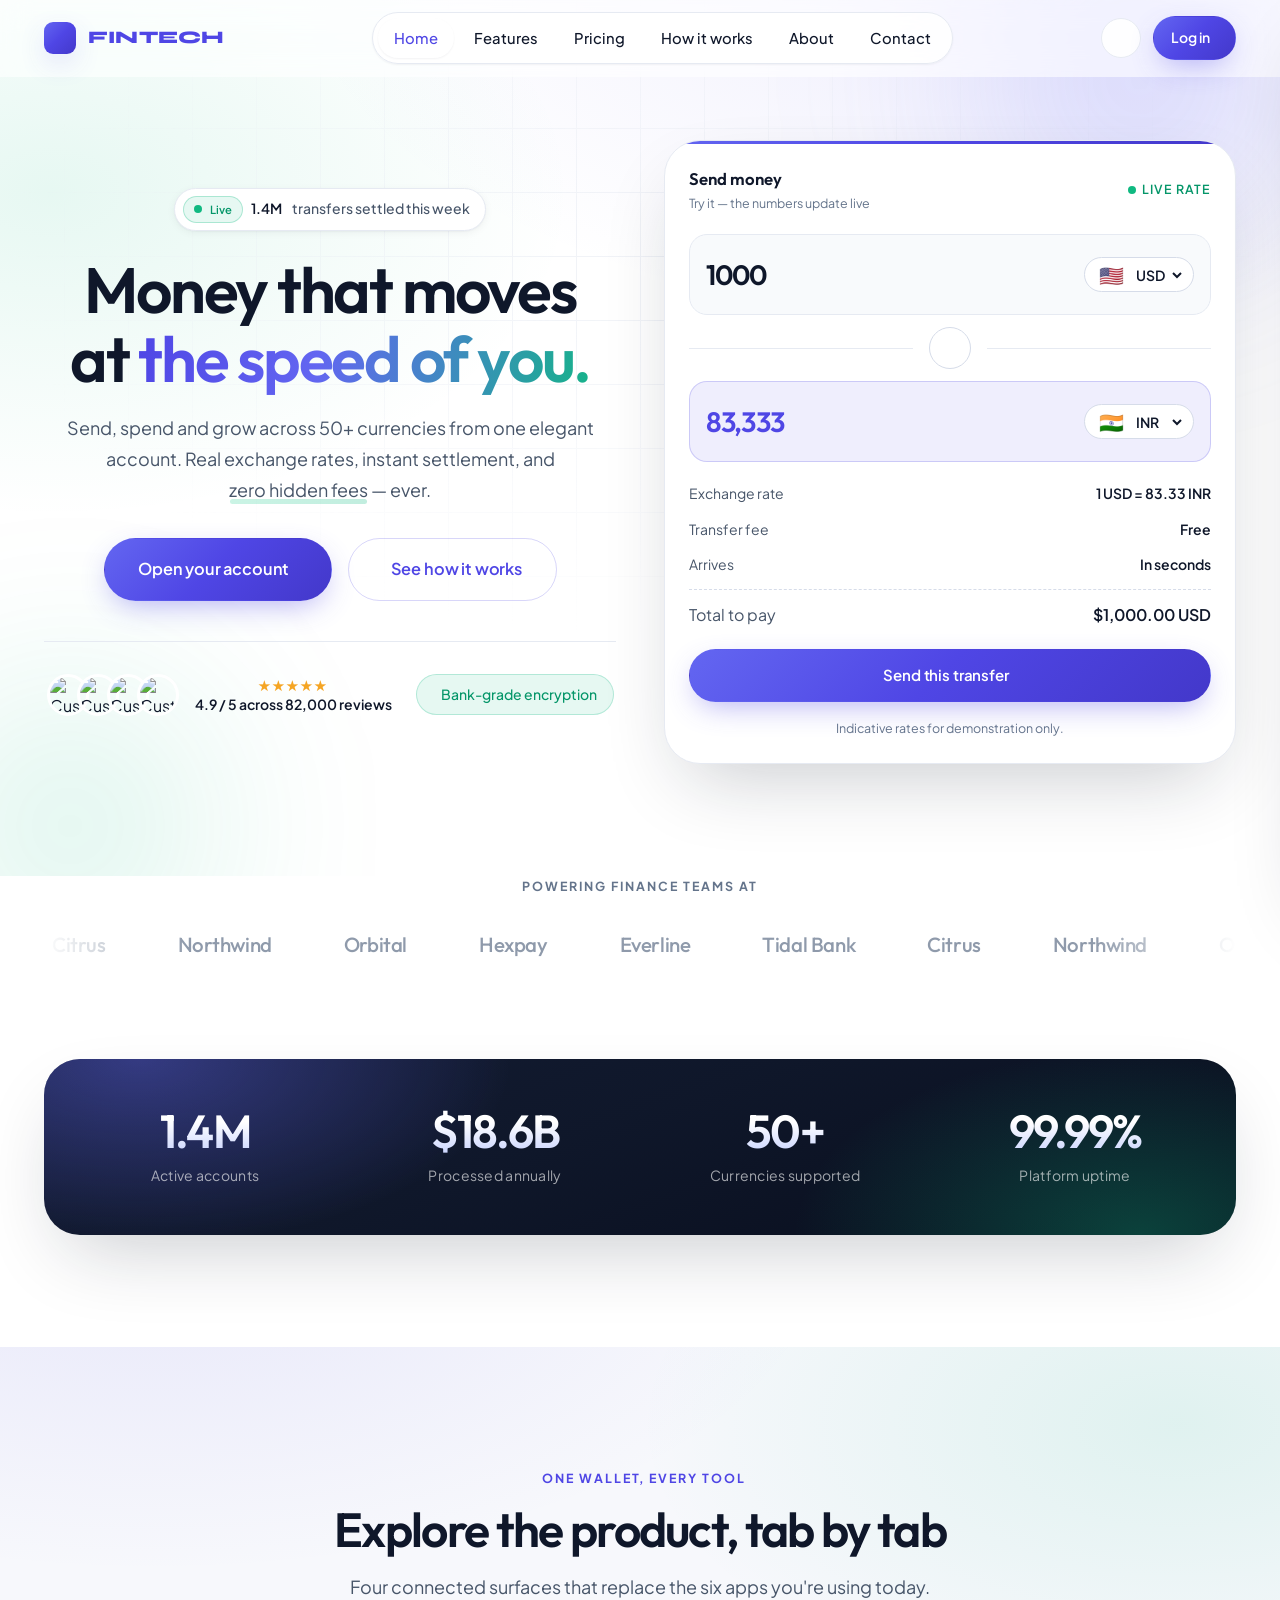
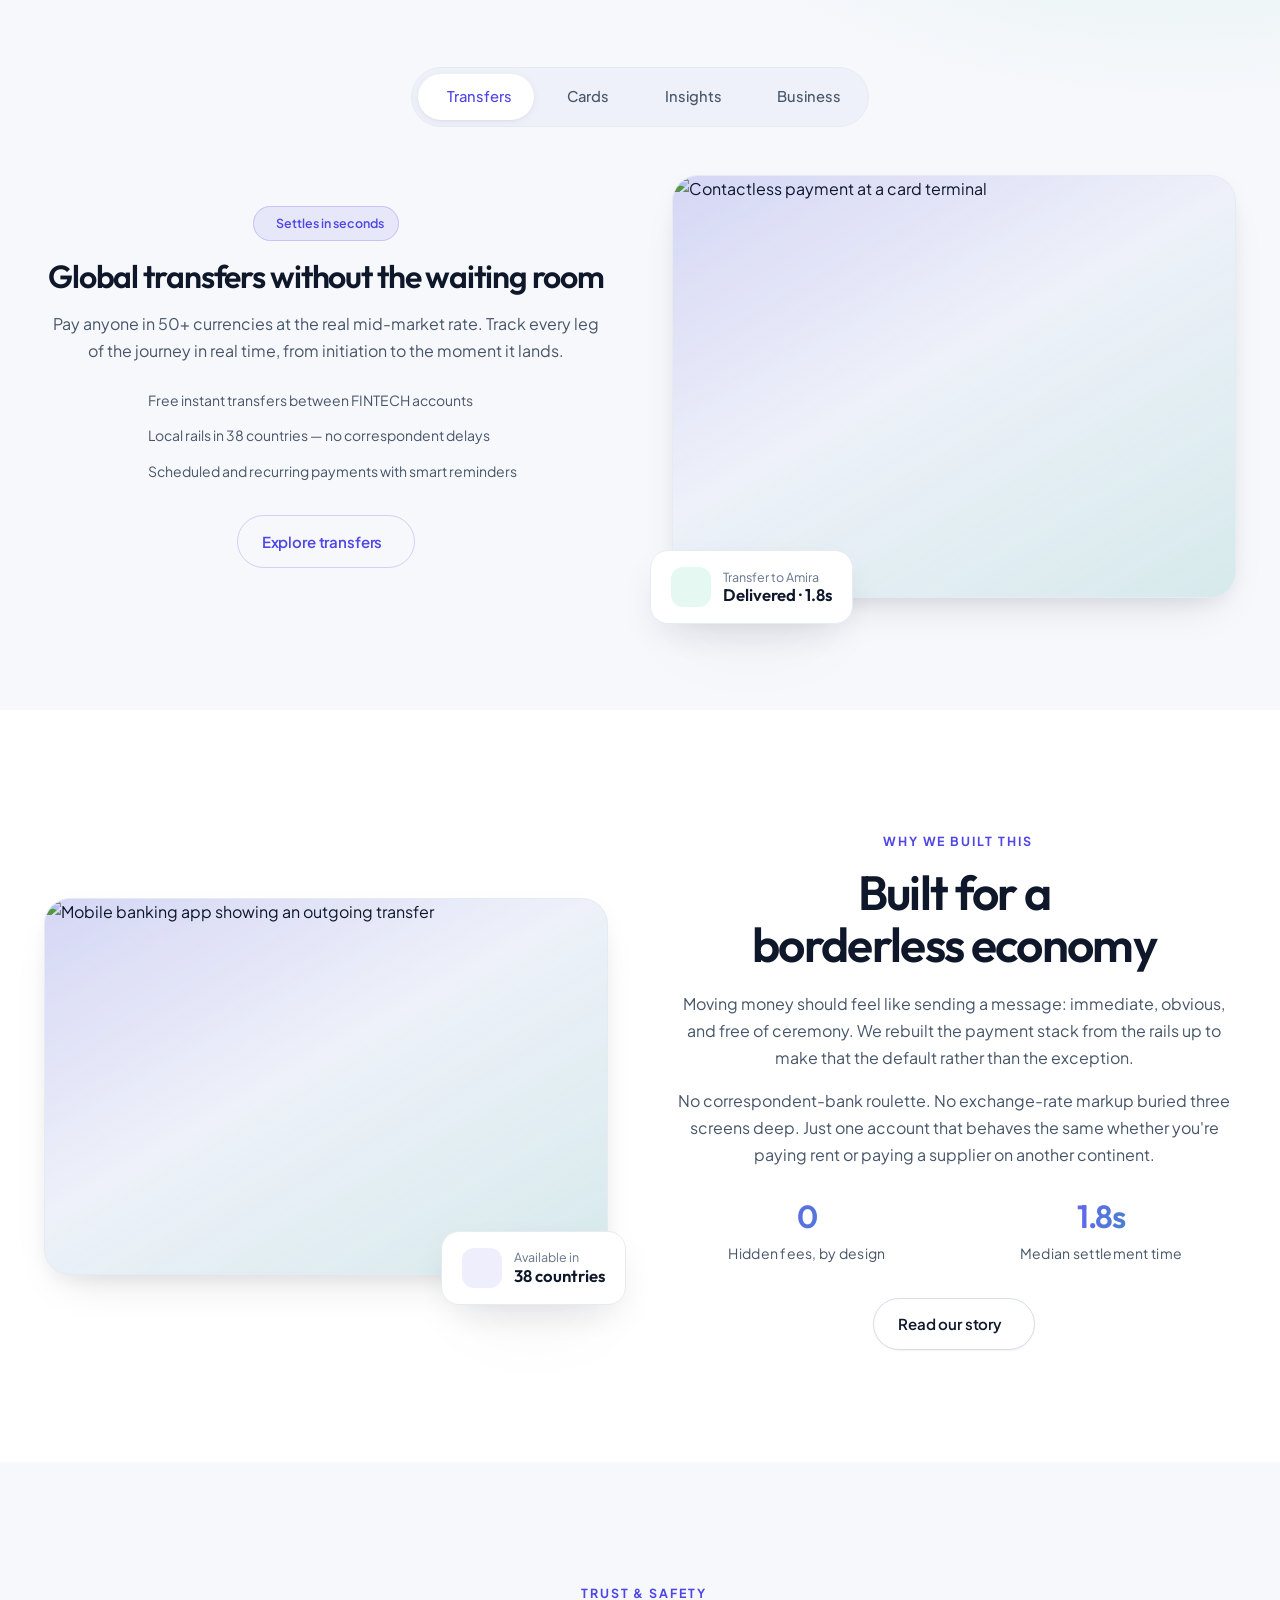
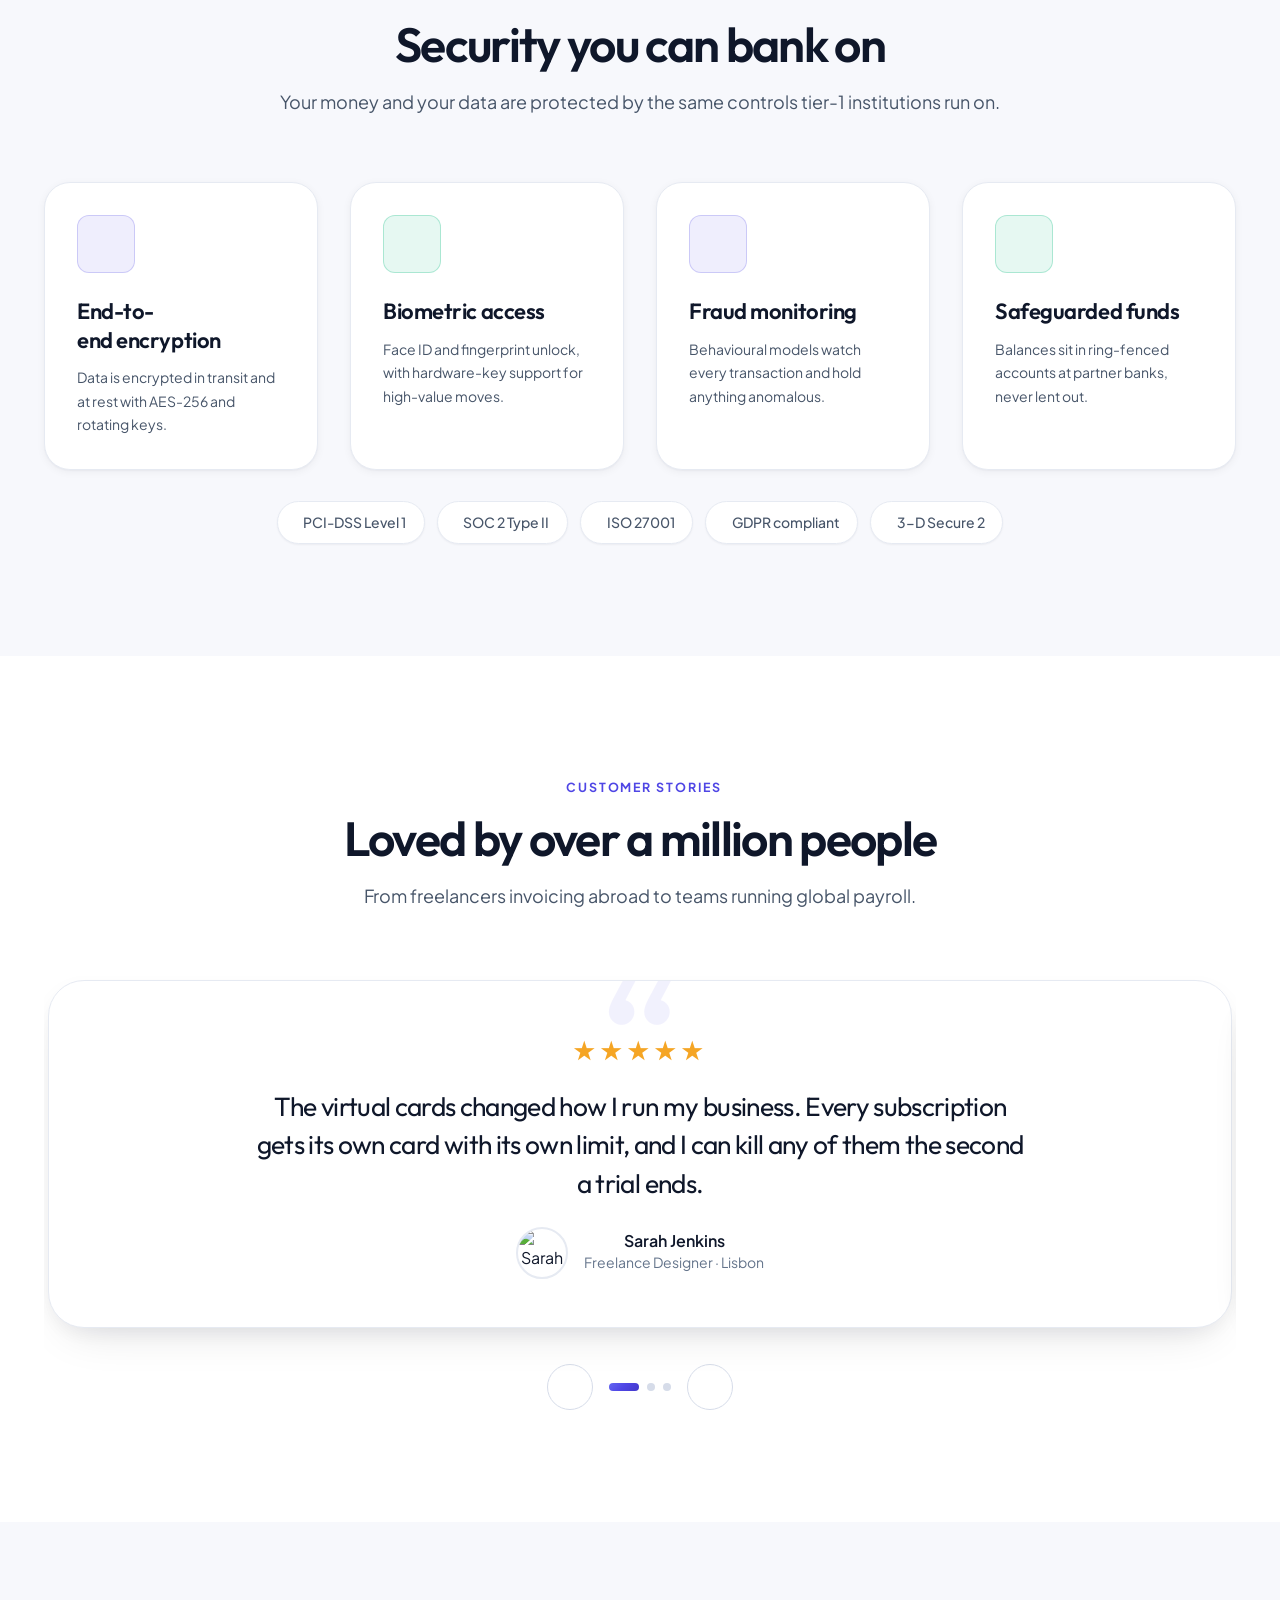
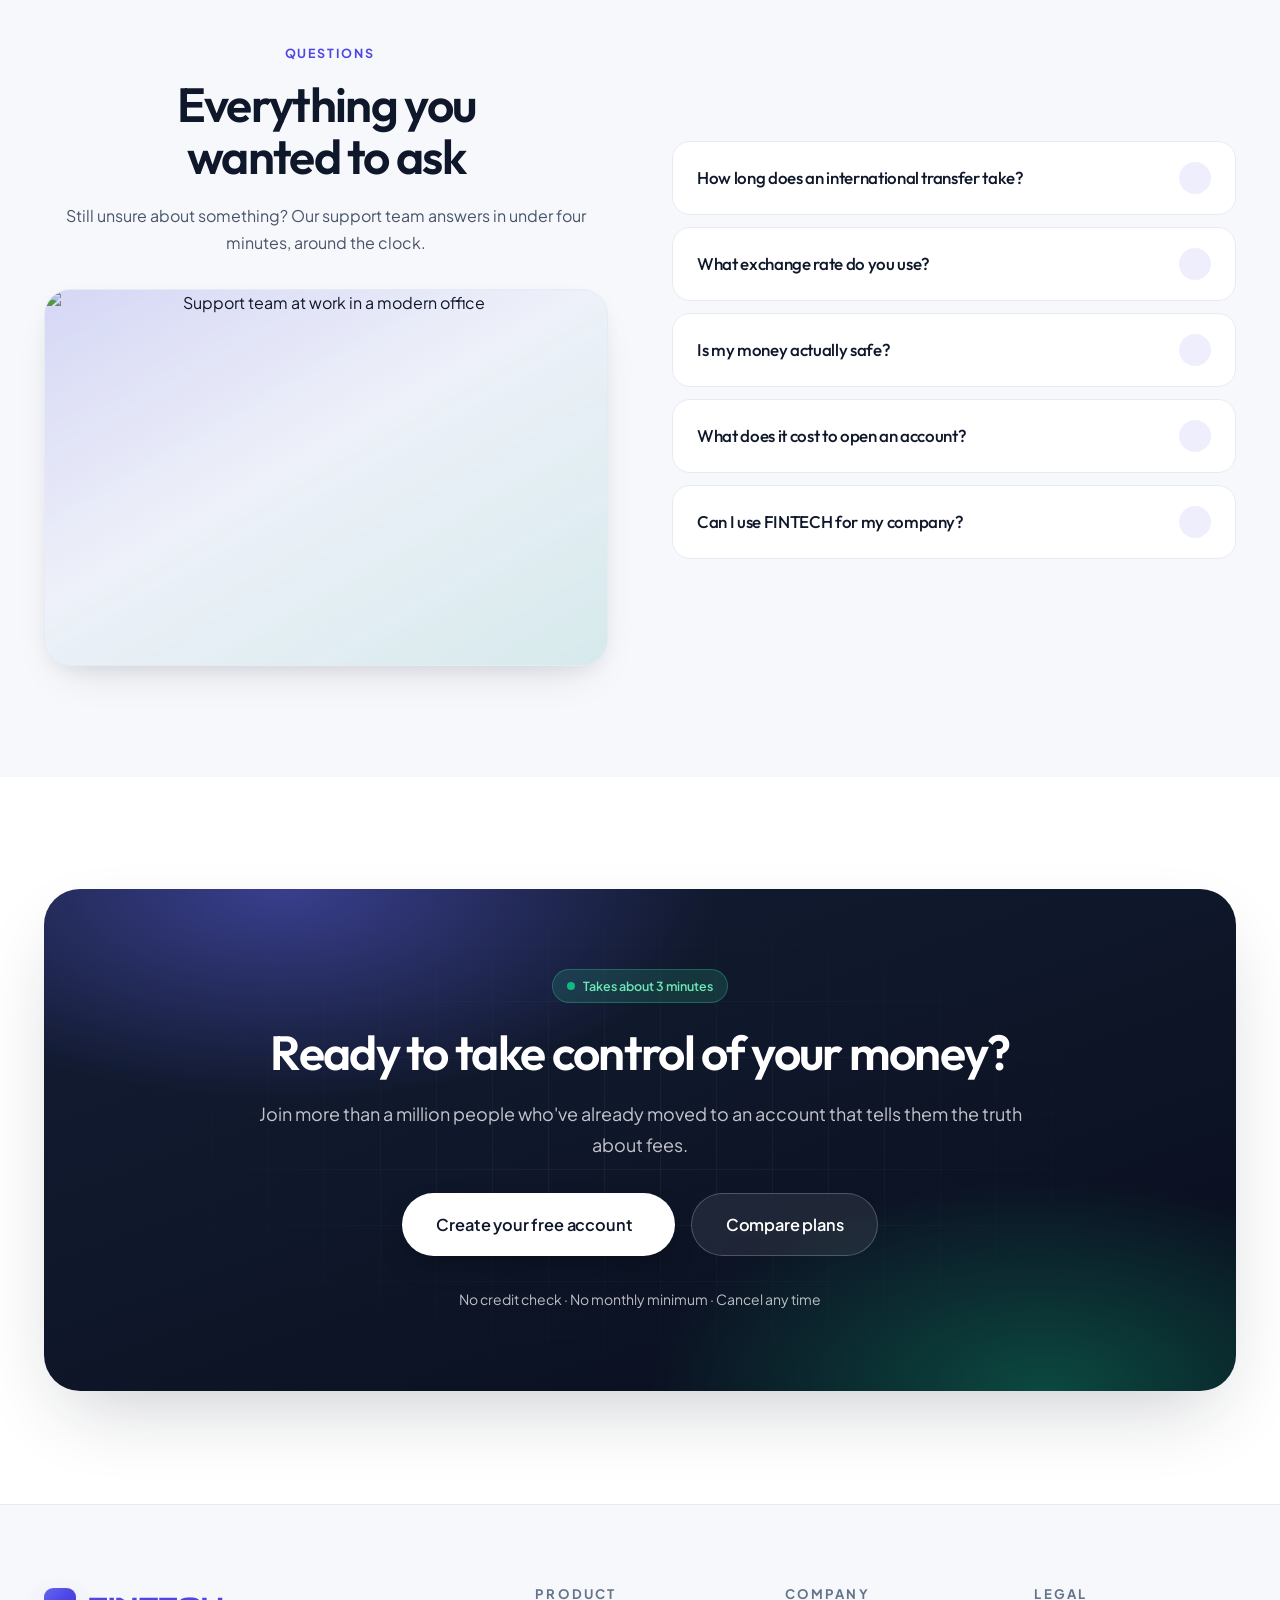
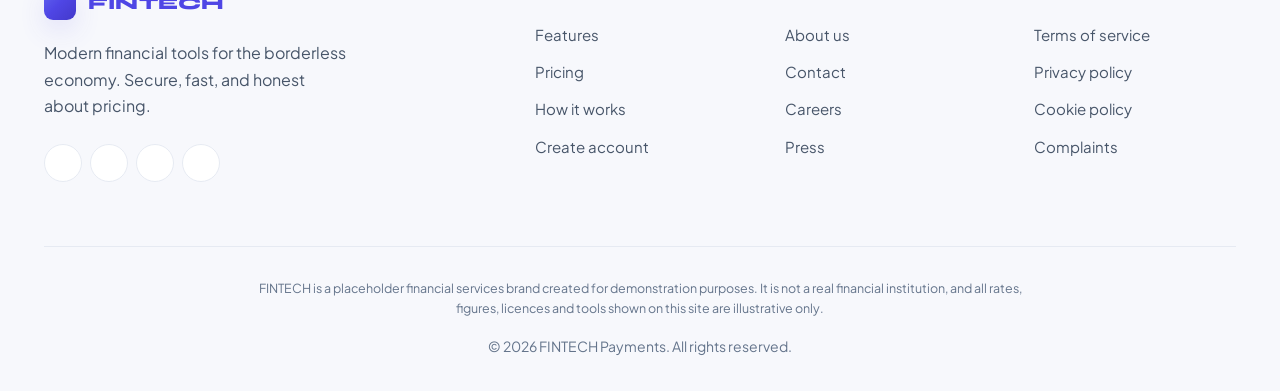
==== index.html @ ae9653bb "first commit" ====
<!DOCTYPE html>
<html lang="en">
<head>
  <meta charset="UTF-8">
  <meta name="viewport" content="width=device-width, initial-scale=1.0">
  <title>FINTECH Payments — Money that moves at the speed of you</title>
  <meta name="description" content="Premium digital payments and financial management. Send money globally in seconds with bank-grade security, transparent pricing, and zero hidden fees.">
  <meta name="theme-color" content="#4F46E5">
  <link rel="preconnect" href="https://fonts.googleapis.com">
  <link rel="preconnect" href="https://fonts.gstatic.com" crossorigin>
  <link rel="icon" href="favicon.ico" sizes="32x32">
  <link rel="icon" href="assets/favicon.svg" type="image/svg+xml">
  <link rel="apple-touch-icon" href="assets/apple-touch-icon.png">
  <link rel="manifest" href="site.webmanifest">
  <link rel="stylesheet" href="assets/css/style.css">
  <script src="https://unpkg.com/@phosphor-icons/web"></script>
  <script>
    // Apply saved theme before paint to avoid a flash of the wrong theme
    (function () {
      var t = localStorage.getItem('theme');
      var d = window.matchMedia('(prefers-color-scheme: dark)').matches;
      if (t === 'dark' || (!t && d)) document.documentElement.setAttribute('data-theme', 'dark');
    })();
  </script>
  <!-- GA_TAG -->
</head>
<body>

  <div class="scroll-progress"></div>

  <!-- Navbar -->
  <nav class="navbar">
    <div class="container nav-container">
      <a href="index.html" class="nav-logo">
        <span class="logo-mark"><i class="ph-fill ph-lightning"></i></span> FINTECH
      </a>

      <div class="nav-links">
        <a href="index.html" class="nav-link active">Home</a>
        <a href="features.html" class="nav-link">Features</a>
        <a href="pricing.html" class="nav-link">Pricing</a>
        <a href="how-it-works.html" class="nav-link">How it works</a>
        <a href="about.html" class="nav-link">About</a>
        <a href="contact.html" class="nav-link">Contact</a>
      </div>

      <div class="nav-actions">
        <button class="theme-toggle" aria-label="Toggle theme">
          <i class="ph ph-moon"></i>
        </button>
        <a href="login.html" class="btn btn-primary btn-sm">Log in <i class="ph ph-arrow-right"></i></a>
      </div>

      <button class="hamburger" aria-label="Open menu">
        <i class="ph ph-list"></i>
      </button>
    </div>
  </nav>

  <!-- Mobile drawer -->
  <div class="drawer-overlay"></div>
  <div class="drawer-menu">
    <button class="drawer-close" aria-label="Close menu"><i class="ph ph-x"></i></button>
    <div class="drawer-nav-links">
      <a href="index.html" class="drawer-nav-link active" aria-current="page">Home</a>
      <a href="features.html" class="drawer-nav-link">Features</a>
      <a href="pricing.html" class="drawer-nav-link">Pricing</a>
      <a href="how-it-works.html" class="drawer-nav-link">How it works</a>
      <a href="about.html" class="drawer-nav-link">About</a>
      <a href="contact.html" class="drawer-nav-link">Contact</a>
    </div>
    <div class="drawer-actions">
      <div class="drawer-theme">
        <span>Appearance</span>
        <button class="theme-toggle" aria-label="Toggle theme"><i class="ph ph-moon"></i></button>
      </div>
      <a href="login.html" class="btn btn-primary btn-block">Log in <i class="ph ph-arrow-right"></i></a>
    </div>
  </div>

  <!-- ===================== HERO ===================== -->
  <header class="hero hero-home grid-backdrop">
    <div class="orb orb-primary" style="width: 520px; height: 520px; top: -180px; right: -120px;"></div>
    <div class="orb orb-accent" style="width: 420px; height: 420px; bottom: -160px; left: -140px;"></div>

    <div class="container">
      <div class="split" style="gap: var(--spacing-12);">
        <div class="hero-content animate-slide-up">
          <span class="hero-badge">
            <span class="chip accent"><span class="live-dot"></span> Live</span>
            <strong>1.4M</strong>&nbsp;transfers settled this week
          </span>

          <h1 class="mb-5">
            Money that moves at
            <span class="gradient-text">the speed of you.</span>
          </h1>

          <p class="lead mb-8">
            Send, spend and grow across 50+ currencies from one elegant account.
            Real exchange rates, instant settlement, and <span class="underline-accent">zero hidden fees</span> — ever.
          </p>

          <div class="btn-group mb-8">
            <a href="register.html" class="btn btn-primary btn-lg">Open your account <i class="ph ph-arrow-right"></i></a>
            <a href="how-it-works.html" class="btn btn-secondary btn-lg"><i class="ph ph-play-circle"></i> See how it works</a>
          </div>

          <div class="hero-trust">
            <div class="flex items-center gap-4">
              <div class="avatar-stack">
                <img src="https://images.unsplash.com/photo-1494790108377-be9c29b29330?auto=format&fit=facearea&facepad=3&w=140&h=140&q=80" alt="Customer portrait" loading="lazy">
                <img src="https://images.unsplash.com/photo-1507003211169-0a1dd7228f2d?auto=format&fit=facearea&facepad=3&w=140&h=140&q=80" alt="Customer portrait" loading="lazy">
                <img src="https://images.unsplash.com/photo-1438761681033-6461ffad8d80?auto=format&fit=facearea&facepad=3&w=140&h=140&q=80" alt="Customer portrait" loading="lazy">
                <img src="https://images.unsplash.com/photo-1500648767791-00dcc994a43e?auto=format&fit=facearea&facepad=3&w=140&h=140&q=80" alt="Customer portrait" loading="lazy">
              </div>
              <div class="trust-copy">
                <span class="stars">★★★★★</span>
                <strong>4.9 / 5 across 82,000 reviews</strong>
              </div>
            </div>
            <div class="trust-badge"><i class="ph-fill ph-shield-check"></i> Bank-grade encryption</div>
          </div>
        </div>

        <!-- Interactive transfer estimator -->
        <div class="hero-visual animate-fade-in delay-200">
          <div class="converter" data-converter data-tilt="5">
            <div class="conv-head">
              <div>
                <div class="conv-title">Send money</div>
                <div style="font-size: var(--body-xs); color: var(--text-tertiary);">Try it — the numbers update live</div>
              </div>
              <span class="conv-live"><span class="live-dot"></span> Live rate</span>
            </div>

            <div class="conv-field">
              <label for="conv-amount">You send</label>
              <input type="number" id="conv-amount" class="conv-amount" value="1000" min="0" step="10" inputmode="decimal" aria-label="Amount you send">
              <span class="conv-cur">
                <span class="flag" data-flag="from">🇺🇸</span>
                <select id="conv-from" aria-label="Currency you send">
                  <option value="USD" selected>USD</option>
                  <option value="EUR">EUR</option>
                  <option value="GBP">GBP</option>
                  <option value="CAD">CAD</option>
                  <option value="AUD">AUD</option>
                  <option value="SGD">SGD</option>
                  <option value="AED">AED</option>
                  <option value="INR">INR</option>
                  <option value="JPY">JPY</option>
                </select>
              </span>
            </div>

            <div class="conv-swap">
              <span class="conv-swap-line"></span>
              <button class="swap-btn" type="button" data-swap aria-label="Swap currencies"><i class="ph ph-arrows-down-up"></i></button>
              <span class="conv-swap-line"></span>
            </div>

            <div class="conv-field readonly">
              <label for="conv-result">Recipient gets</label>
              <input type="text" id="conv-result" class="conv-amount conv-out" value="0" readonly aria-label="Amount the recipient gets">
              <span class="conv-cur">
                <span class="flag" data-flag="to">🇮🇳</span>
                <select id="conv-to" aria-label="Currency received">
                  <option value="INR" selected>INR</option>
                  <option value="USD">USD</option>
                  <option value="EUR">EUR</option>
                  <option value="GBP">GBP</option>
                  <option value="CAD">CAD</option>
                  <option value="AUD">AUD</option>
                  <option value="SGD">SGD</option>
                  <option value="AED">AED</option>
                  <option value="JPY">JPY</option>
                </select>
              </span>
            </div>

            <div class="conv-rows">
              <div class="conv-row"><span>Exchange rate</span><span data-rate>—</span></div>
              <div class="conv-row"><span>Transfer fee</span><span class="free" data-fee>Free</span></div>
              <div class="conv-row"><span>Arrives</span><span>In seconds</span></div>
              <div class="conv-row total"><span>Total to pay</span><span data-total>—</span></div>
            </div>

            <a href="register.html" class="btn btn-primary btn-block">Send this transfer <i class="ph ph-arrow-right"></i></a>
            <p style="font-size: var(--body-xs); color: var(--text-tertiary); text-align: center; margin-top: var(--spacing-4);">
              Indicative rates for demonstration only.
            </p>
          </div>
        </div>
      </div>
    </div>
  </header>

  <!-- ===================== TRUSTED BY ===================== -->
  <section class="section-sm" style="padding-top: 0;">
    <div class="container">
      <p class="text-center" style="font-size: var(--body-xs); text-transform: uppercase; letter-spacing: var(--tracking-wide); color: var(--text-tertiary); font-weight: 700; margin-bottom: var(--spacing-8);">
        Powering finance teams at
      </p>
      <div class="marquee">
        <div class="marquee-track">
          <span class="marquee-item"><i class="ph ph-orange-slice"></i> Citrus</span>
          <span class="marquee-item"><i class="ph ph-diamonds-four"></i> Northwind</span>
          <span class="marquee-item"><i class="ph ph-planet"></i> Orbital</span>
          <span class="marquee-item"><i class="ph ph-hexagon"></i> Hexpay</span>
          <span class="marquee-item"><i class="ph ph-tree-evergreen"></i> Everline</span>
          <span class="marquee-item"><i class="ph ph-waves"></i> Tidal Bank</span>
          <span class="marquee-item"><i class="ph ph-orange-slice"></i> Citrus</span>
          <span class="marquee-item"><i class="ph ph-diamonds-four"></i> Northwind</span>
          <span class="marquee-item"><i class="ph ph-planet"></i> Orbital</span>
          <span class="marquee-item"><i class="ph ph-hexagon"></i> Hexpay</span>
          <span class="marquee-item"><i class="ph ph-tree-evergreen"></i> Everline</span>
          <span class="marquee-item"><i class="ph ph-waves"></i> Tidal Bank</span>
        </div>
      </div>
    </div>
  </section>

  <!-- ===================== STAT BAND ===================== -->
  <section class="section" style="padding-top: var(--spacing-8);">
    <div class="container">
      <div class="stat-band reveal reveal-scale">
        <div class="stat-grid">
          <div>
            <div class="stat-num"><span data-count="1.4" data-decimals="1" data-suffix="M">0</span></div>
            <div class="stat-label">Active accounts</div>
          </div>
          <div>
            <div class="stat-num">$<span data-count="18.6" data-decimals="1" data-suffix="B">0</span></div>
            <div class="stat-label">Processed annually</div>
          </div>
          <div>
            <div class="stat-num"><span data-count="50" data-suffix="+">0</span></div>
            <div class="stat-label">Currencies supported</div>
          </div>
          <div>
            <div class="stat-num"><span data-count="99.99" data-decimals="2" data-suffix="%">0</span></div>
            <div class="stat-label">Platform uptime</div>
          </div>
        </div>
      </div>
    </div>
  </section>

  <!-- ===================== INTERACTIVE PRODUCT TABS ===================== -->
  <section class="section section-bg-tint" id="product">
    <div class="container">
      <div class="section-head reveal">
        <span class="eyebrow"><i class="ph ph-squares-four"></i> One wallet, every tool</span>
        <h2>Explore the product, tab by tab</h2>
        <p>Four connected surfaces that replace the six apps you're using today.</p>
      </div>

      <div data-tabs class="reveal" data-delay="1">
        <div class="text-center">
          <div class="tabs" role="tablist" aria-label="Product features">
            <button class="tab-btn active" data-tab="transfers" role="tab" aria-selected="true">
              <i class="ph ph-paper-plane-tilt"></i><span>Transfers</span>
            </button>
            <button class="tab-btn" data-tab="cards" role="tab" aria-selected="false">
              <i class="ph ph-credit-card"></i><span>Cards</span>
            </button>
            <button class="tab-btn" data-tab="insights" role="tab" aria-selected="false">
              <i class="ph ph-chart-donut"></i><span>Insights</span>
            </button>
            <button class="tab-btn" data-tab="business" role="tab" aria-selected="false">
              <i class="ph ph-briefcase"></i><span>Business</span>
            </button>
          </div>
        </div>

        <!-- Transfers -->
        <div class="tab-panel active" data-panel="transfers" role="tabpanel">
          <div class="split">
            <div class="split-copy">
              <span class="chip mb-4"><i class="ph ph-lightning"></i> Settles in seconds</span>
              <h3 class="mb-4">Global transfers without the waiting room</h3>
              <p class="mb-6">Pay anyone in 50+ currencies at the real mid-market rate. Track every leg of the journey in real time, from initiation to the moment it lands.</p>
              <ul class="check-list mb-8">
                <li><i class="ph-fill ph-check-circle"></i> Free instant transfers between FINTECH accounts</li>
                <li><i class="ph-fill ph-check-circle"></i> Local rails in 38 countries — no correspondent delays</li>
                <li><i class="ph-fill ph-check-circle"></i> Scheduled and recurring payments with smart reminders</li>
              </ul>
              <a href="features.html" class="btn btn-secondary">Explore transfers <i class="ph ph-arrow-right"></i></a>
            </div>
            <div class="split-visual">
              <div class="media media-4-3" data-tilt="4">
                <img src="https://images.unsplash.com/photo-1556742049-0cfed4f6a45d?auto=format&fit=crop&w=1000&q=80" alt="Contactless payment at a card terminal">
              </div>
              <div class="float-card" style="bottom: -26px; left: -22px;">
                <span class="fc-icon"><i class="ph-fill ph-check-circle"></i></span>
                <div>
                  <div class="fc-label">Transfer to Amira</div>
                  <div class="fc-value">Delivered · 1.8s</div>
                </div>
              </div>
            </div>
          </div>
        </div>

        <!-- Cards -->
        <div class="tab-panel" data-panel="cards" role="tabpanel">
          <div class="split split-reverse">
            <div>
              <span class="chip accent mb-4"><i class="ph ph-shield-check"></i> Disposable by default</span>
              <h3 class="mb-4">Cards that adapt to how you spend</h3>
              <p class="mb-6">Spin up a single-use virtual card for every subscription, or carry the brushed-metal card that pays in whichever currency you're standing in.</p>
              <ul class="check-list mb-8">
                <li><i class="ph-fill ph-check-circle"></i> Unlimited virtual cards with per-merchant limits</li>
                <li><i class="ph-fill ph-check-circle"></i> Freeze, unfreeze, and reissue in one tap</li>
                <li><i class="ph-fill ph-check-circle"></i> Apple Pay and Google Pay from day one</li>
              </ul>
              <a href="features.html" class="btn btn-secondary">Explore cards <i class="ph ph-arrow-right"></i></a>
            </div>
            <div class="split-visual">
              <div class="media media-4-3" data-tilt="4">
                <img src="https://images.unsplash.com/photo-1613243555988-441166d4d6fd?auto=format&fit=crop&w=1000&q=80" alt="A contactless FINTECH payment card">
              </div>
              <div class="float-card" style="top: -24px; right: -20px;">
                <span class="fc-icon primary"><i class="ph-fill ph-snowflake"></i></span>
                <div>
                  <div class="fc-label">Virtual card #04</div>
                  <div class="fc-value">Frozen instantly</div>
                </div>
              </div>
            </div>
          </div>
        </div>

        <!-- Insights -->
        <div class="tab-panel" data-panel="insights" role="tabpanel">
          <div class="split">
            <div class="split-copy">
              <span class="chip mb-4"><i class="ph ph-sparkle"></i> Automatic categorisation</span>
              <h3 class="mb-4">Know exactly where the money went</h3>
              <p class="mb-6">Every transaction is enriched, categorised and charted the second it clears — so your monthly review takes thirty seconds, not an afternoon.</p>

              <div class="spend-list mb-8">
                <div class="spend-item">
                  <div class="spend-top">
                    <span class="spend-name"><i class="ph ph-house"></i> Housing</span>
                    <span class="spend-val">$1,840</span>
                  </div>
                  <div class="spend-bar"><span class="spend-fill" data-width="82" data-order="0"></span></div>
                </div>
                <div class="spend-item">
                  <div class="spend-top">
                    <span class="spend-name"><i class="ph ph-fork-knife"></i> Food &amp; dining</span>
                    <span class="spend-val">$620</span>
                  </div>
                  <div class="spend-bar"><span class="spend-fill" data-width="48" data-order="1"></span></div>
                </div>
                <div class="spend-item">
                  <div class="spend-top">
                    <span class="spend-name"><i class="ph ph-airplane-tilt"></i> Travel</span>
                    <span class="spend-val">$410</span>
                  </div>
                  <div class="spend-bar"><span class="spend-fill" data-width="34" data-order="2"></span></div>
                </div>
                <div class="spend-item">
                  <div class="spend-top">
                    <span class="spend-name"><i class="ph ph-television-simple"></i> Subscriptions</span>
                    <span class="spend-val">$96</span>
                  </div>
                  <div class="spend-bar"><span class="spend-fill" data-width="18" data-order="3"></span></div>
                </div>
              </div>

              <a href="features.html" class="btn btn-secondary">Explore insights <i class="ph ph-arrow-right"></i></a>
            </div>
            <div class="split-visual">
              <div class="media media-4-3" data-tilt="4">
                <img src="https://images.unsplash.com/photo-1551288049-bebda4e38f71?auto=format&fit=crop&w=1000&q=80" alt="Analytics dashboard with spending charts">
              </div>
              <div class="float-card" style="bottom: -26px; right: -20px;">
                <span class="fc-icon"><i class="ph-fill ph-trend-down"></i></span>
                <div>
                  <div class="fc-label">Dining vs. last month</div>
                  <div class="fc-value">12% lower</div>
                </div>
              </div>
            </div>
          </div>
        </div>

        <!-- Business -->
        <div class="tab-panel" data-panel="business" role="tabpanel">
          <div class="split split-reverse">
            <div class="split-copy">
              <span class="chip accent mb-4"><i class="ph ph-users-three"></i> Built for teams</span>
              <h3 class="mb-4">Run payroll, expenses and vendors in one place</h3>
              <p class="mb-6">Give every team a budget, every contractor a payment rail, and every accountant a clean export. Approvals happen where the work already lives.</p>
              <ul class="check-list mb-8">
                <li><i class="ph-fill ph-check-circle"></i> Multi-user roles with granular permissions</li>
                <li><i class="ph-fill ph-check-circle"></i> Batch payouts to 1,000 recipients per upload</li>
                <li><i class="ph-fill ph-check-circle"></i> One-click exports to your accounting stack</li>
              </ul>
              <a href="pricing.html" class="btn btn-secondary">See business plans <i class="ph ph-arrow-right"></i></a>
            </div>
            <div class="split-visual">
              <div class="media media-4-3" data-tilt="4">
                <img src="https://images.unsplash.com/photo-1600880292203-757bb62b4baf?auto=format&fit=crop&w=1000&q=80" alt="Finance team reviewing accounts together">
              </div>
              <div class="float-card" style="top: -24px; left: -22px;">
                <span class="fc-icon primary"><i class="ph-fill ph-users-three"></i></span>
                <div>
                  <div class="fc-label">Payroll run · March</div>
                  <div class="fc-value">48 paid in 6s</div>
                </div>
              </div>
            </div>
          </div>
        </div>
      </div>
    </div>
  </section>

  <!-- ===================== STORY SPLIT ===================== -->
  <section class="section">
    <div class="container">
      <div class="split">
        <div class="split-visual reveal reveal-left">
          <div class="media media-3-2">
            <img src="https://images.unsplash.com/photo-1563986768494-4dee2763ff3f?auto=format&fit=crop&w=1000&q=80" alt="Mobile banking app showing an outgoing transfer" loading="lazy">
          </div>
          <div class="float-card" style="bottom: -30px; right: -18px;">
            <span class="fc-icon primary"><i class="ph-fill ph-globe-hemisphere-west"></i></span>
            <div>
              <div class="fc-label">Available in</div>
              <div class="fc-value">38 countries</div>
            </div>
          </div>
        </div>

        <div class="split-copy reveal reveal-right">
          <span class="eyebrow"><i class="ph ph-compass"></i> Why we built this</span>
          <h2 class="mb-5">Built for a borderless economy</h2>
          <p class="mb-4">Moving money should feel like sending a message: immediate, obvious, and free of ceremony. We rebuilt the payment stack from the rails up to make that the default rather than the exception.</p>
          <p class="mb-8">No correspondent-bank roulette. No exchange-rate markup buried three screens deep. Just one account that behaves the same whether you're paying rent or paying a supplier on another continent.</p>

          <div class="grid grid-2 gap-6 mb-8">
            <div>
              <div class="stat-num stat-plain" style="font-size: 2rem;"><span data-count="0" data-suffix="">0</span></div>
              <div class="stat-label" style="color: var(--text-secondary);">Hidden fees, by design</div>
            </div>
            <div>
              <div class="stat-num stat-plain" style="font-size: 2rem;"><span data-count="1.8" data-decimals="1" data-suffix="s">0</span></div>
              <div class="stat-label" style="color: var(--text-secondary);">Median settlement time</div>
            </div>
          </div>

          <a href="about.html" class="btn btn-outline">Read our story <i class="ph ph-arrow-right"></i></a>
        </div>
      </div>
    </div>
  </section>

  <!-- ===================== SECURITY ===================== -->
  <section class="section section-bg-alt">
    <div class="container">
      <div class="section-head reveal">
        <span class="eyebrow"><i class="ph ph-lock-key"></i> Trust &amp; safety</span>
        <h2>Security you can bank on</h2>
        <p>Your money and your data are protected by the same controls tier-1 institutions run on.</p>
      </div>

      <div class="grid grid-4">
        <div class="card reveal" data-delay="1" style="align-items: flex-start; text-align: left;">
          <span class="icon-tile"><i class="ph ph-lock-key"></i></span>
          <h4 class="mb-3">End-to-end encryption</h4>
          <p style="font-size: var(--body-small);">Data is encrypted in transit and at rest with AES-256 and rotating keys.</p>
        </div>
        <div class="card reveal" data-delay="2" style="align-items: flex-start; text-align: left;">
          <span class="icon-tile accent"><i class="ph ph-fingerprint"></i></span>
          <h4 class="mb-3">Biometric access</h4>
          <p style="font-size: var(--body-small);">Face ID and fingerprint unlock, with hardware-key support for high-value moves.</p>
        </div>
        <div class="card reveal" data-delay="3" style="align-items: flex-start; text-align: left;">
          <span class="icon-tile"><i class="ph ph-shield-warning"></i></span>
          <h4 class="mb-3">Fraud monitoring</h4>
          <p style="font-size: var(--body-small);">Behavioural models watch every transaction and hold anything anomalous.</p>
        </div>
        <div class="card reveal" data-delay="4" style="align-items: flex-start; text-align: left;">
          <span class="icon-tile accent"><i class="ph ph-bank"></i></span>
          <h4 class="mb-3">Safeguarded funds</h4>
          <p style="font-size: var(--body-small);">Balances sit in ring-fenced accounts at partner banks, never lent out.</p>
        </div>
      </div>

      <div class="trust-row reveal" data-delay="2">
        <span class="trust-pill"><i class="ph-fill ph-seal-check"></i> PCI-DSS Level 1</span>
        <span class="trust-pill"><i class="ph-fill ph-seal-check"></i> SOC 2 Type II</span>
        <span class="trust-pill"><i class="ph-fill ph-seal-check"></i> ISO 27001</span>
        <span class="trust-pill"><i class="ph-fill ph-seal-check"></i> GDPR compliant</span>
        <span class="trust-pill"><i class="ph-fill ph-seal-check"></i> 3-D Secure 2</span>
      </div>
    </div>
  </section>

  <!-- ===================== TESTIMONIAL CAROUSEL ===================== -->
  <section class="section">
    <div class="container">
      <div class="section-head reveal">
        <span class="eyebrow"><i class="ph ph-heart"></i> Customer stories</span>
        <h2>Loved by over a million people</h2>
        <p>From freelancers invoicing abroad to teams running global payroll.</p>
      </div>

      <div class="carousel reveal" data-carousel data-delay="1">
        <div class="carousel-track">

          <div class="carousel-slide">
            <div class="quote-card">
              <div>
                <div class="stars mb-4">★★★★★</div>
                <p class="quote-text">The virtual cards changed how I run my business. Every subscription gets its own card with its own limit, and I can kill any of them the second a trial ends.</p>
                <div class="quote-author">
                  <img src="https://images.unsplash.com/photo-1494790108377-be9c29b29330?auto=format&fit=facearea&facepad=3&w=160&h=160&q=80" alt="Sarah Jenkins">
                  <div>
                    <div class="quote-name">Sarah Jenkins</div>
                    <div class="quote-role">Freelance Designer · Lisbon</div>
                  </div>
                </div>
              </div>
            </div>
          </div>

          <div class="carousel-slide">
            <div class="quote-card">
              <div>
                <div class="stars mb-4">★★★★★</div>
                <p class="quote-text">We moved payroll for 40 contractors across nine countries onto FINTECH. What used to be a two-day reconciliation is now a single batch upload and a coffee.</p>
                <div class="quote-author">
                  <img src="https://images.unsplash.com/photo-1507003211169-0a1dd7228f2d?auto=format&fit=facearea&facepad=3&w=160&h=160&q=80" alt="Marcus Rivera">
                  <div>
                    <div class="quote-name">Marcus Rivera</div>
                    <div class="quote-role">Head of Operations · Austin</div>
                  </div>
                </div>
              </div>
            </div>
          </div>

          <div class="carousel-slide">
            <div class="quote-card">
              <div>
                <div class="stars mb-4">★★★★★</div>
                <p class="quote-text">I'm on a plane most weeks. Zero foreign exchange fees has saved me more than a thousand dollars this year, and the app is genuinely beautiful to use.</p>
                <div class="quote-author">
                  <img src="https://images.unsplash.com/photo-1438761681033-6461ffad8d80?auto=format&fit=facearea&facepad=3&w=160&h=160&q=80" alt="Emily Hartley">
                  <div>
                    <div class="quote-name">Emily Hartley</div>
                    <div class="quote-role">Marketing Director · Singapore</div>
                  </div>
                </div>
              </div>
            </div>
          </div>

        </div>

        <div class="carousel-controls">
          <button class="car-btn" type="button" data-car-prev aria-label="Previous testimonial"><i class="ph ph-arrow-left"></i></button>
          <div class="car-dots"></div>
          <button class="car-btn" type="button" data-car-next aria-label="Next testimonial"><i class="ph ph-arrow-right"></i></button>
        </div>
      </div>
    </div>
  </section>

  <!-- ===================== FAQ ACCORDION ===================== -->
  <section class="section section-bg-alt">
    <div class="container">
      <div class="split" style="gap: var(--spacing-16); align-items: stretch;">
        <div class="split-copy reveal reveal-left">
          <span class="eyebrow"><i class="ph ph-question"></i> Questions</span>
          <h2 class="mb-5">Everything you wanted to ask</h2>
          <p class="mb-8">Still unsure about something? Our support team answers in under four minutes, around the clock.</p>
          <div class="media media-3-2">
            <img src="https://images.unsplash.com/photo-1497366216548-37526070297c?auto=format&fit=crop&w=900&q=80" alt="Support team at work in a modern office" loading="lazy">
          </div>
        </div>

        <div class="accordion faq-panel reveal reveal-right" data-delay="1">
          <div class="acc-item">
            <button class="acc-head" type="button" aria-expanded="false">
              How long does an international transfer take?
              <span class="acc-icon"><i class="ph ph-plus"></i></span>
            </button>
            <div class="acc-body"><div class="acc-body-inner">
              Transfers between FINTECH accounts settle instantly — typically under two seconds. Payouts to external bank accounts land the same day in 38 countries on local rails, and within one business day everywhere else.
            </div></div>
          </div>

          <div class="acc-item">
            <button class="acc-head" type="button" aria-expanded="false">
              What exchange rate do you use?
              <span class="acc-icon"><i class="ph ph-plus"></i></span>
            </button>
            <div class="acc-body"><div class="acc-body-inner">
              The real mid-market rate — the same one you'd find on a public rate feed — with no spread added on top. Any fee that applies is shown as a separate line before you confirm, never folded into the rate.
            </div></div>
          </div>

          <div class="acc-item">
            <button class="acc-head" type="button" aria-expanded="false">
              Is my money actually safe?
              <span class="acc-icon"><i class="ph ph-plus"></i></span>
            </button>
            <div class="acc-body"><div class="acc-body-inner">
              Customer balances are held in ring-fenced safeguarding accounts at tier-1 partner banks and are never used for lending or investment. Access is protected by biometric authentication, and every transaction passes through real-time fraud screening.
            </div></div>
          </div>

          <div class="acc-item">
            <button class="acc-head" type="button" aria-expanded="false">
              What does it cost to open an account?
              <span class="acc-icon"><i class="ph ph-plus"></i></span>
            </button>
            <div class="acc-body"><div class="acc-body-inner">
              Nothing. The Standard plan is free forever and includes free peer-to-peer transfers, a physical debit card and budgeting tools. Premium adds unlimited virtual cards and zero foreign exchange fees for $9.99 a month.
            </div></div>
          </div>

          <div class="acc-item">
            <button class="acc-head" type="button" aria-expanded="false">
              Can I use FINTECH for my company?
              <span class="acc-icon"><i class="ph ph-plus"></i></span>
            </button>
            <div class="acc-body"><div class="acc-body-inner">
              Yes. Business accounts add multi-user roles, granular spend permissions, batch payouts to up to 1,000 recipients at a time, and one-click exports to the major accounting platforms.
            </div></div>
          </div>
        </div>
      </div>
    </div>
  </section>

  <!-- ===================== CTA ===================== -->
  <section class="section">
    <div class="container">
      <div class="cta-band reveal reveal-scale">
        <span class="chip accent mb-6" style="background: rgba(52,211,153,.16); border-color: rgba(52,211,153,.3); color: #6EE7B7;">
          <span class="live-dot"></span> Takes about 3 minutes
        </span>
        <h2 class="mb-5">Ready to take control of your money?</h2>
        <p class="lead lead-center mb-8" style="color: rgba(255,255,255,.75);">
          Join more than a million people who've already moved to an account that tells them the truth about fees.
        </p>
        <div class="btn-group" style="justify-content: center;">
          <a href="register.html" class="btn btn-light btn-lg">Create your free account <i class="ph ph-arrow-right"></i></a>
          <a href="pricing.html" class="btn btn-on-ink btn-lg">Compare plans</a>
        </div>
        <p class="cta-note mt-8">No credit check · No monthly minimum · Cancel any time</p>
      </div>
    </div>
  </section>

  <!-- ===================== FOOTER ===================== -->
  <footer class="footer">
    <div class="container">
      <div class="footer-grid">
        <div>
          <a href="index.html" class="footer-logo">
            <span class="logo-mark"><i class="ph-fill ph-lightning"></i></span> FINTECH
          </a>
          <p style="max-width: 320px;">Modern financial tools for the borderless economy. Secure, fast, and honest about pricing.</p>
          <div class="footer-social">
            <a href="#" aria-label="X"><i class="ph ph-x-logo"></i></a>
            <a href="#" aria-label="LinkedIn"><i class="ph ph-linkedin-logo"></i></a>
            <a href="#" aria-label="Instagram"><i class="ph ph-instagram-logo"></i></a>
            <a href="#" aria-label="GitHub"><i class="ph ph-github-logo"></i></a>
          </div>
        </div>
        <div>
          <h4>Product</h4>
          <div class="footer-links">
            <a href="features.html" class="footer-link">Features</a>
            <a href="pricing.html" class="footer-link">Pricing</a>
            <a href="how-it-works.html" class="footer-link">How it works</a>
            <a href="register.html" class="footer-link">Create account</a>
          </div>
        </div>
        <div>
          <h4>Company</h4>
          <div class="footer-links">
            <a href="about.html" class="footer-link">About us</a>
            <a href="contact.html" class="footer-link">Contact</a>
            <a href="contact.html" class="footer-link">Careers</a>
            <a href="contact.html" class="footer-link">Press</a>
          </div>
        </div>
        <div>
          <h4>Legal</h4>
          <div class="footer-links">
            <a href="#" class="footer-link">Terms of service</a>
            <a href="#" class="footer-link">Privacy policy</a>
            <a href="#" class="footer-link">Cookie policy</a>
            <a href="#" class="footer-link">Complaints</a>
          </div>
        </div>
      </div>
      <div class="footer-bottom">
        <p class="footer-disclosure">FINTECH is a placeholder financial services brand created for demonstration purposes. It is not a real financial institution, and all rates, figures, licences and tools shown on this site are illustrative only.</p>
        <p>&copy; 2026 FINTECH Payments. All rights reserved.</p>
      </div>
    </div>
  </footer>

  <button class="back-to-top" aria-label="Back to top"><i class="ph ph-arrow-up"></i></button>

  <script src="assets/js/main.js"></script>
</body>
</html>
---- assets/css/style.css ----
/* ==========================================================================
   FINTECH Payments — Premium Design System
   Primary: Indigo  ·  Secondary: Ink Slate  ·  Accent: Emerald
   ========================================================================== */

@import url('https://fonts.googleapis.com/css2?family=Outfit:wght@300;400;500;600;700&family=Plus+Jakarta+Sans:wght@400;500;600;700;800&family=Syne:wght@700;800&display=swap');

/* --------------------------------------------------------------------------
   1. Design Tokens
   -------------------------------------------------------------------------- */
:root {
  /* Brand ramps */
  --primary-50:  #EEF2FF;
  --primary-100: #E0E7FF;
  --primary-200: #C7D2FE;
  --primary-300: #A5B4FC;
  --primary-400: #818CF8;
  --primary-500: #6366F1;
  --primary-600: #4F46E5;
  --primary-700: #4338CA;
  --primary-800: #3730A3;

  --secondary-50:  #F8FAFC;
  --secondary-100: #F1F5F9;
  --secondary-200: #E2E8F0;
  --secondary-300: #CBD5E1;
  --secondary-400: #94A3B8;
  --secondary-500: #64748B;
  --secondary-600: #475569;
  --secondary-700: #334155;
  --secondary-800: #1E293B;
  --secondary-900: #0F172A;
  --secondary-950: #060B18;

  --accent-100: #D1FAE5;
  --accent-300: #6EE7B7;
  --accent-400: #34D399;
  --accent-500: #10B981;
  --accent-600: #059669;

  /* Semantic roles — light */
  --primary: var(--primary-600);
  --primary-hover: var(--primary-700);
  --primary-soft: rgba(79, 70, 229, 0.09);
  --primary-ring: rgba(79, 70, 229, 0.22);

  --secondary: var(--secondary-900);
  --secondary-soft: rgba(15, 23, 42, 0.06);

  --accent: var(--accent-600);
  --accent-hover: var(--accent-500);
  --accent-soft: rgba(16, 185, 129, 0.10);

  --bg-primary: #FFFFFF;
  --bg-secondary: #F7F8FC;
  --bg-tertiary: #EEF1F9;
  --bg-card: #FFFFFF;
  --bg-nav: rgba(255, 255, 255, 0.88);
  --bg-nav-top: rgba(255, 255, 255, 0.62);
  --bg-elevated: #FFFFFF;
  --bg-inset: #F8FAFC;

  --text-primary: var(--secondary-900);
  --text-secondary: var(--secondary-600);
  --text-tertiary: var(--secondary-500);
  --text-inverse: #FFFFFF;

  --border: #E6EAF2;
  --border-strong: #D6DCE9;
  --border-glass: rgba(255, 255, 255, 0.65);

  --error: #E11D48;
  --success: var(--accent-600);
  --warning: #F59E0B;
  --star: #F5A524;

  /* Gradients */
  --grad-primary: linear-gradient(135deg, #6366F1 0%, #4F46E5 48%, #4338CA 100%);
  --grad-primary-soft: linear-gradient(135deg, rgba(99,102,241,.14), rgba(16,185,129,.10));
  --grad-accent: linear-gradient(135deg, #34D399 0%, #10B981 100%);
  --grad-ink: linear-gradient(160deg, #131C33 0%, #0F172A 45%, #080D1C 100%);
  --grad-text: linear-gradient(100deg, #4F46E5 0%, #6366F1 40%, #10B981 105%);
  --grad-sheen: linear-gradient(115deg, transparent 20%, rgba(255,255,255,.55) 48%, transparent 76%);

  /* Typography */
  --font-heading: 'Outfit', system-ui, -apple-system, sans-serif;
  --font-logo: 'Syne', 'Outfit', system-ui, sans-serif;
  --font-body: 'Plus Jakarta Sans', system-ui, -apple-system, sans-serif;

  --display-size: clamp(3rem, 1.6rem + 5.6vw, 5rem);
  --h1-size: clamp(2.5rem, 1.5rem + 3.9vw, 4rem);
  --h2-size: clamp(2rem, 1.4rem + 2.3vw, 3rem);
  --h3-size: clamp(1.5rem, 1.2rem + 1.1vw, 2rem);
  --h4-size: clamp(1.175rem, 1.05rem + 0.5vw, 1.375rem);

  --body-size: 1rem;
  --body-large: 1.125rem;
  --body-xl: 1.25rem;
  --body-small: 0.875rem;
  --body-xs: 0.78rem;

  --h1-weight: 600;
  --h2-weight: 600;
  --h3-weight: 600;
  --body-weight: 400;
  --body-weight-medium: 500;
  --body-weight-semibold: 600;

  --line-height-heading: 1.08;
  --line-height-body: 1.68;
  --tracking-tight: -0.035em;
  --tracking-wide: 0.16em;

  /* Spacing */
  --spacing-1: 0.25rem;
  --spacing-2: 0.5rem;
  --spacing-3: 0.75rem;
  --spacing-4: 1rem;
  --spacing-5: 1.25rem;
  --spacing-6: 1.5rem;
  --spacing-8: 2rem;
  --spacing-10: 2.5rem;
  --spacing-12: 3rem;
  --spacing-16: 4rem;
  --spacing-20: 5rem;
  --spacing-24: 7rem;

  /* Radius */
  --radius-xs: 8px;
  --radius-sm: 12px;
  --radius: 18px;
  --radius-lg: 26px;
  --radius-xl: 36px;
  --radius-full: 999px;

  /* Elevation */
  --shadow-xs: 0 1px 2px rgba(15, 23, 42, .05);
  --shadow-sm: 0 2px 8px rgba(15, 23, 42, .05), 0 1px 2px rgba(15, 23, 42, .04);
  --shadow: 0 4px 14px -2px rgba(15, 23, 42, .06), 0 12px 32px -12px rgba(15, 23, 42, .10);
  --shadow-md: 0 8px 24px -6px rgba(15, 23, 42, .08), 0 20px 48px -20px rgba(15, 23, 42, .14);
  --shadow-hover: 0 16px 40px -12px rgba(15, 23, 42, .14), 0 32px 72px -32px rgba(15, 23, 42, .22);
  --shadow-xl: 0 32px 80px -24px rgba(15, 23, 42, .24);
  --shadow-glow: 0 10px 30px -8px rgba(79, 70, 229, .45);
  --shadow-glow-accent: 0 10px 30px -8px rgba(16, 185, 129, .40);

  /* Motion */
  --ease: cubic-bezier(0.4, 0, 0.2, 1);
  --ease-out: cubic-bezier(0.16, 1, 0.3, 1);
  --ease-spring: cubic-bezier(0.34, 1.56, 0.64, 1);
  --transition: all 0.3s var(--ease);

  --nav-h: 76px;
}

[data-theme="dark"] {
  --primary: var(--primary-400);
  --primary-hover: var(--primary-300);
  --primary-soft: rgba(129, 140, 248, 0.14);
  --primary-ring: rgba(129, 140, 248, 0.28);

  --secondary: #E2E8F0;
  --secondary-soft: rgba(226, 232, 240, 0.06);

  --accent: var(--accent-400);
  --accent-hover: var(--accent-300);
  --accent-soft: rgba(52, 211, 153, 0.14);

  --bg-primary: #080D1C;
  --bg-secondary: #0D1425;
  --bg-tertiary: #121B30;
  --bg-card: #101A2E;
  --bg-nav: rgba(8, 13, 28, 0.86);
  --bg-nav-top: rgba(8, 13, 28, 0.55);
  --bg-elevated: #14203A;
  --bg-inset: #0B1120;

  --text-primary: #F1F5F9;
  --text-secondary: #9BA9BF;
  --text-tertiary: #7C8AA3;
  --text-inverse: #FFFFFF;

  --border: rgba(148, 163, 184, 0.16);
  --border-strong: rgba(148, 163, 184, 0.30);
  --border-glass: rgba(255, 255, 255, 0.10);

  --grad-primary: linear-gradient(135deg, #818CF8 0%, #6366F1 50%, #4F46E5 100%);
  --grad-primary-soft: linear-gradient(135deg, rgba(129,140,248,.16), rgba(52,211,153,.12));
  --grad-ink: linear-gradient(160deg, #101A2E 0%, #0B1220 55%, #070C18 100%);
  --grad-text: linear-gradient(100deg, #A5B4FC 0%, #818CF8 40%, #34D399 105%);
  --grad-sheen: linear-gradient(115deg, transparent 20%, rgba(255,255,255,.14) 48%, transparent 76%);

  --shadow-xs: 0 1px 2px rgba(0,0,0,.4);
  --shadow-sm: 0 2px 8px rgba(0,0,0,.35);
  --shadow: 0 6px 20px -4px rgba(0,0,0,.5);
  --shadow-md: 0 12px 32px -8px rgba(0,0,0,.6);
  --shadow-hover: 0 24px 56px -16px rgba(0,0,0,.7);
  --shadow-xl: 0 40px 90px -30px rgba(0,0,0,.8);
  --shadow-glow: 0 10px 34px -8px rgba(99, 102, 241, .55);
  --shadow-glow-accent: 0 10px 34px -8px rgba(16, 185, 129, .45);

  --star: #FBBF24;
  --error: #FB7185;
}

/* --------------------------------------------------------------------------
   2. Reset & Base
   -------------------------------------------------------------------------- */
*, *::before, *::after { margin: 0; padding: 0; box-sizing: border-box; }

html {
  scroll-behavior: smooth;
  font-size: 16px;
  scroll-padding-top: calc(var(--nav-h) + 24px);
  -webkit-text-size-adjust: 100%;
  /* Safety net: decorative offsets must never widen the document.
     `clip` (unlike `hidden`) does not turn the root into a scroll container. */
  overflow-x: clip;
}

body {
  font-family: var(--font-body);
  font-weight: var(--body-weight);
  font-size: var(--body-size);
  line-height: var(--line-height-body);
  color: var(--text-primary);
  background-color: var(--bg-primary);
  transition: background-color .4s var(--ease), color .4s var(--ease);
  overflow-x: hidden;
  -webkit-font-smoothing: antialiased;
  -moz-osx-font-smoothing: grayscale;
}

h1, h2, h3, h4, h5, h6 {
  font-family: var(--font-heading);
  line-height: var(--line-height-heading);
  color: var(--text-primary);
  letter-spacing: var(--tracking-tight);
  text-wrap: balance;
}

h1 { font-size: var(--h1-size); font-weight: var(--h1-weight); }
h2 { font-size: var(--h2-size); font-weight: var(--h2-weight); }
h3 { font-size: var(--h3-size); font-weight: var(--h3-weight); line-height: 1.2; }
h4 { font-size: var(--h4-size); font-weight: var(--h3-weight); line-height: 1.3; letter-spacing: -0.02em; }
h5 { font-size: 1.05rem; font-weight: 600; letter-spacing: -0.01em; }

p { margin-bottom: var(--spacing-4); color: var(--text-secondary); text-wrap: pretty; }
p:last-child { margin-bottom: 0; }

a { color: var(--primary); text-decoration: none; transition: color .25s var(--ease); }
a:hover { color: var(--primary-hover); }

img { max-width: 100%; height: auto; display: block; }
ul, ol { list-style: none; }
button, input, select, textarea { font: inherit; color: inherit; }
svg { display: block; }

::selection { background: var(--primary); color: #fff; }

:focus-visible { outline: 2px solid var(--primary); outline-offset: 3px; border-radius: 4px; }

::-webkit-scrollbar { width: 11px; height: 11px; }
::-webkit-scrollbar-track { background: var(--bg-secondary); }
::-webkit-scrollbar-thumb {
  background: var(--border-strong);
  border-radius: var(--radius-full);
  border: 3px solid var(--bg-secondary);
}
::-webkit-scrollbar-thumb:hover { background: var(--primary); }

/* --------------------------------------------------------------------------
   3. Layout & Utilities
   -------------------------------------------------------------------------- */
.container {
  position: relative;
  z-index: 1;
  width: 100%;
  max-width: 1240px;
  margin: 0 auto;
  padding: 0 var(--spacing-6);
}
.container-narrow { max-width: 880px; }

.section { padding: var(--spacing-24) 0; position: relative; }
.section-sm { padding: var(--spacing-16) 0; }
.section-bg-alt { background-color: var(--bg-secondary); }
.section-bg-tint {
  background:
    radial-gradient(1100px 520px at 12% -10%, var(--primary-soft), transparent 62%),
    radial-gradient(900px 480px at 92% 8%, var(--accent-soft), transparent 60%),
    var(--bg-secondary);
}

.text-center { text-align: center; }
.text-left { text-align: left; }
.relative { position: relative; }
.z-1 { position: relative; z-index: 1; }

.mt-2 { margin-top: var(--spacing-2); }
.mt-4 { margin-top: var(--spacing-4); }
.mt-6 { margin-top: var(--spacing-6); }
.mt-8 { margin-top: var(--spacing-8); }
.mt-12 { margin-top: var(--spacing-12); }
.mb-1 { margin-bottom: var(--spacing-1); }
.mb-2 { margin-bottom: var(--spacing-2); }
.mb-3 { margin-bottom: var(--spacing-3); }
.mb-4 { margin-bottom: var(--spacing-4); }
.mb-5 { margin-bottom: var(--spacing-5); }
.mb-6 { margin-bottom: var(--spacing-6); }
.mb-8 { margin-bottom: var(--spacing-8); }
.mb-10 { margin-bottom: var(--spacing-10); }
.mb-12 { margin-bottom: var(--spacing-12); }
.mb-16 { margin-bottom: var(--spacing-16); }
.mx-auto { margin-left: auto; margin-right: auto; }

.grid { display: grid; gap: var(--spacing-8); }
.grid-2 { grid-template-columns: repeat(2, minmax(0, 1fr)); }
.grid-3 { grid-template-columns: repeat(3, minmax(0, 1fr)); }
.grid-4 { grid-template-columns: repeat(4, minmax(0, 1fr)); }
.gap-4 { gap: var(--spacing-4); }
.gap-6 { gap: var(--spacing-6); }
.gap-8 { gap: var(--spacing-8); }

.flex { display: flex; }
.flex-col { flex-direction: column; }
.flex-wrap { flex-wrap: wrap; }
.items-center { align-items: center; }
.items-start { align-items: flex-start; }
.justify-center { justify-content: center; }
.justify-between { justify-content: space-between; }

.lead {
  font-size: var(--body-large);
  color: var(--text-secondary);
  line-height: 1.72;
  max-width: 62ch;
}
.lead-center { margin-left: auto; margin-right: auto; }

.gradient-text {
  background: var(--grad-text);
  -webkit-background-clip: text;
  background-clip: text;
  -webkit-text-fill-color: transparent;
  color: transparent;
}

.underline-accent { position: relative; display: inline-block; }
.underline-accent::after {
  content: '';
  position: absolute;
  left: 1%;
  right: 1%;
  bottom: 0.08em;
  height: 0.28em;
  background: var(--grad-accent);
  opacity: .26;
  border-radius: var(--radius-full);
  z-index: -1;
}

.section-head { max-width: 720px; margin: 0 auto var(--spacing-16); text-align: center; }
.section-head.left { margin-left: 0; margin-right: 0; text-align: left; }
.section-head h2 { margin-bottom: var(--spacing-4); }
.section-head p { font-size: var(--body-large); }

.eyebrow {
  display: inline-flex;
  align-items: center;
  gap: var(--spacing-2);
  font-size: var(--body-xs);
  font-weight: 700;
  letter-spacing: var(--tracking-wide);
  text-transform: uppercase;
  color: var(--primary);
  margin-bottom: var(--spacing-4);
}
.eyebrow i { font-size: 1rem; letter-spacing: 0; }

/* Decorative blurred orbs */
.orb {
  position: absolute;
  border-radius: 50%;
  filter: blur(90px);
  opacity: .5;
  pointer-events: none;
  z-index: 0;
}
.orb-primary { background: radial-gradient(circle, rgba(99,102,241,.55), transparent 70%); }
.orb-accent  { background: radial-gradient(circle, rgba(16,185,129,.40), transparent 70%); }
[data-theme="dark"] .orb { opacity: .38; }

/* Subtle grid backdrop */
.grid-backdrop::before {
  content: '';
  position: absolute;
  inset: 0;
  background-image:
    linear-gradient(var(--border) 1px, transparent 1px),
    linear-gradient(90deg, var(--border) 1px, transparent 1px);
  background-size: 64px 64px;
  -webkit-mask-image: radial-gradient(ellipse 70% 60% at 50% 30%, #000 10%, transparent 72%);
  mask-image: radial-gradient(ellipse 70% 60% at 50% 30%, #000 10%, transparent 72%);
  opacity: .55;
  pointer-events: none;
  z-index: 0;
}

/* --------------------------------------------------------------------------
   4. Buttons
   -------------------------------------------------------------------------- */
.btn {
  position: relative;
  display: inline-flex;
  align-items: center;
  justify-content: center;
  gap: var(--spacing-2);
  padding: 0.8rem 1.5rem;
  border-radius: var(--radius-full);
  font-family: var(--font-body);
  font-weight: var(--body-weight-semibold);
  font-size: 0.94rem;
  letter-spacing: -0.01em;
  border: 1px solid transparent;
  cursor: pointer;
  text-decoration: none;
  white-space: nowrap;
  overflow: hidden;
  transition: transform .28s var(--ease-out), box-shadow .28s var(--ease), background-color .28s var(--ease), color .28s var(--ease), border-color .28s var(--ease);
}
.btn i { font-size: 1.15em; transition: transform .3s var(--ease-out); }
.btn:hover i.ph-arrow-right { transform: translateX(3px); }

/* Sheen sweep */
.btn::after {
  content: '';
  position: absolute;
  inset: 0;
  background: var(--grad-sheen);
  transform: translateX(-120%);
  transition: transform .75s var(--ease-out);
  pointer-events: none;
}
.btn:hover::after { transform: translateX(120%); }

.btn-primary {
  background-image: var(--grad-primary);
  color: #fff;
  box-shadow: var(--shadow-glow);
}
.btn-primary:hover {
  color: #fff;
  transform: translateY(-2px);
  box-shadow: 0 16px 40px -10px rgba(79, 70, 229, .55);
}
.btn-primary:active { transform: translateY(0); }

.btn-accent {
  background-image: var(--grad-accent);
  color: #04241A;
  box-shadow: var(--shadow-glow-accent);
}
.btn-accent:hover { color: #04241A; transform: translateY(-2px); }

.btn-secondary {
  background-color: transparent;
  color: var(--primary);
  border-color: var(--primary-ring);
  box-shadow: inset 0 0 0 0 var(--primary);
}
.btn-secondary:hover {
  background-color: var(--primary-soft);
  border-color: var(--primary);
  color: var(--primary-hover);
  transform: translateY(-2px);
}

.btn-outline {
  background-color: var(--bg-card);
  color: var(--text-primary);
  border-color: var(--border-strong);
  box-shadow: var(--shadow-xs);
}
.btn-outline:hover {
  color: var(--text-primary);
  border-color: var(--primary);
  transform: translateY(-2px);
  box-shadow: var(--shadow-sm);
}

.btn-ghost {
  background: transparent;
  color: var(--text-secondary);
  padding: 0.6rem 1rem;
}
.btn-ghost:hover { color: var(--primary); background: var(--primary-soft); }

.btn-light {
  background: #fff;
  color: var(--secondary-900);
  box-shadow: 0 12px 30px -10px rgba(0,0,0,.4);
}
.btn-light:hover { color: var(--primary-700); transform: translateY(-2px); }

.btn-on-ink {
  background: rgba(255,255,255,.08);
  color: #fff;
  border-color: rgba(255,255,255,.22);
  backdrop-filter: blur(10px);
}
.btn-on-ink:hover { background: rgba(255,255,255,.16); color: #fff; transform: translateY(-2px); }

.btn-lg { padding: 1.05rem 2.1rem; font-size: 1.02rem; }
.btn-sm { padding: 0.55rem 1.1rem; font-size: var(--body-small); }
.btn-block { width: 100%; }

.btn-group { display: flex; gap: var(--spacing-4); flex-wrap: wrap; }

/* --------------------------------------------------------------------------
   5. Cards & Surfaces
   -------------------------------------------------------------------------- */
.card {
  position: relative;
  background-color: var(--bg-card);
  border-radius: var(--radius-lg);
  padding: var(--spacing-8);
  box-shadow: var(--shadow-sm);
  border: 1px solid var(--border);
  transition: transform .45s var(--ease-out), box-shadow .45s var(--ease), border-color .45s var(--ease);
  display: flex;
  flex-direction: column;
  align-items: center;
  text-align: center;
  overflow: hidden;
  isolation: isolate;
}
/* Top gradient hairline revealed on hover */
.card::before {
  content: '';
  position: absolute;
  inset: 0 0 auto 0;
  height: 2px;
  background: var(--grad-primary);
  opacity: 0;
  transition: opacity .4s var(--ease);
}
.card:hover {
  box-shadow: var(--shadow-hover);
  transform: translateY(-6px);
  border-color: var(--border-strong);
}
.card:hover::before { opacity: 1; }

.card-flat { box-shadow: none; }
.card-flat:hover { transform: none; box-shadow: var(--shadow-sm); }

.card-glass {
  background: linear-gradient(150deg, rgba(255,255,255,.75), rgba(255,255,255,.45));
  backdrop-filter: blur(22px) saturate(160%);
  -webkit-backdrop-filter: blur(22px) saturate(160%);
  border: 1px solid var(--border-glass);
  box-shadow: var(--shadow-md);
}
[data-theme="dark"] .card-glass {
  background: linear-gradient(150deg, rgba(30,41,59,.72), rgba(15,23,42,.55));
}

/* Icon tiles */
.icon-tile {
  width: 58px;
  height: 58px;
  border-radius: var(--radius-sm);
  display: inline-flex;
  align-items: center;
  justify-content: center;
  font-size: 1.7rem;
  margin-bottom: var(--spacing-6);
  background: var(--primary-soft);
  color: var(--primary);
  border: 1px solid var(--primary-ring);
  flex-shrink: 0;
  transition: transform .45s var(--ease-spring), background-color .35s var(--ease);
}
.card:hover .icon-tile { transform: translateY(-2px) scale(1.06) rotate(-4deg); }
.icon-tile.accent { background: var(--accent-soft); color: var(--accent); border-color: rgba(16,185,129,.28); }
.icon-tile.ink {
  background: var(--secondary-soft);
  color: var(--text-primary);
  border-color: var(--border-strong);
}
.icon-tile.solid { background-image: var(--grad-primary); color: #fff; border-color: transparent; box-shadow: var(--shadow-glow); }

.card-icon { font-size: 2.4rem; color: var(--primary); margin-bottom: var(--spacing-6); }

/* Feature list */
.check-list { display: flex; flex-direction: column; gap: var(--spacing-3); width: 100%; text-align: left; }
.check-list li { display: flex; align-items: flex-start; gap: var(--spacing-3); color: var(--text-secondary); font-size: var(--body-small); }
.check-list i { color: var(--accent); font-size: 1.15rem; flex-shrink: 0; margin-top: 2px; }

/* Chips / pills */
.chip {
  display: inline-flex;
  align-items: center;
  gap: var(--spacing-2);
  padding: 0.35rem 0.85rem;
  border-radius: var(--radius-full);
  font-size: var(--body-xs);
  font-weight: 600;
  background: var(--primary-soft);
  color: var(--primary);
  border: 1px solid var(--primary-ring);
}
.chip.accent { background: var(--accent-soft); color: var(--accent); border-color: rgba(16,185,129,.28); }
.chip.neutral { background: var(--bg-tertiary); color: var(--text-secondary); border-color: var(--border); }

/* Media frames */
.media {
  position: relative;
  isolation: isolate;
  border-radius: var(--radius-lg);
  overflow: hidden;
  background: var(--bg-tertiary);
  box-shadow: var(--shadow-md);
  border: 1px solid var(--border);
}
.media img {
  width: 100%;
  height: 100%;
  object-fit: cover;
  transition: transform 1.1s var(--ease-out), filter .6s var(--ease);
}
.media:hover img { transform: scale(1.045); }
.media-4-3 img { aspect-ratio: 4 / 3; }
.media-3-2 img { aspect-ratio: 3 / 2; }
.media-1-1 img { aspect-ratio: 1 / 1; }
.media-portrait img { aspect-ratio: 3 / 4; }
.media-wide img { aspect-ratio: 16 / 9; }

/* Colour wash so photos sit inside the brand palette */
.media::after {
  content: '';
  position: absolute;
  inset: 0;
  background: linear-gradient(150deg, rgba(79,70,229,.20), transparent 45%, rgba(16,185,129,.14));
  mix-blend-mode: multiply;
  opacity: .75;
  pointer-events: none;
  transition: opacity .5s var(--ease);
}
.media:hover::after { opacity: .45; }
[data-theme="dark"] .media::after { mix-blend-mode: screen; opacity: .3; }

.media-plain::after { display: none; }

/* Floating stat badge that overlaps imagery */
.float-card {
  position: absolute;
  background: var(--bg-card);
  border: 1px solid var(--border);
  border-radius: var(--radius);
  padding: var(--spacing-4) var(--spacing-5);
  box-shadow: var(--shadow-hover);
  display: flex;
  align-items: center;
  gap: var(--spacing-3);
  z-index: 3;
  animation: floaty 6s ease-in-out infinite;
}
.float-card .fc-icon {
  width: 40px; height: 40px;
  border-radius: 12px;
  display: grid; place-items: center;
  font-size: 1.25rem;
  background: var(--accent-soft);
  color: var(--accent);
  flex-shrink: 0;
}
.float-card .fc-icon.primary { background: var(--primary-soft); color: var(--primary); }
.float-card .fc-label { font-size: var(--body-xs); color: var(--text-tertiary); line-height: 1.3; }
.float-card .fc-value { font-family: var(--font-heading); font-weight: 600; font-size: 1.05rem; color: var(--text-primary); line-height: 1.2; }

@keyframes floaty {
  0%, 100% { transform: translateY(0); }
  50% { transform: translateY(-11px); }
}

/* --------------------------------------------------------------------------
   6. Navbar
   -------------------------------------------------------------------------- */
.scroll-progress {
  position: fixed;
  top: 0; left: 0;
  height: 3px;
  width: 0%;
  background: var(--grad-primary);
  z-index: 1200;
  transition: width .1s linear;
  border-radius: 0 3px 3px 0;
}

.navbar {
  position: fixed;
  top: 0; left: 0; right: 0;
  z-index: 1000;
  /* A light veil even at the top of the page, so the links stay legible
     against the hero photograph instead of sitting on bare image. */
  background-color: var(--bg-nav-top);
  backdrop-filter: blur(14px) saturate(150%);
  -webkit-backdrop-filter: blur(14px) saturate(150%);
  border-bottom: 1px solid transparent;
  transition: background-color .4s var(--ease), border-color .4s var(--ease), box-shadow .4s var(--ease), backdrop-filter .4s var(--ease);
}
.navbar.scrolled {
  background-color: var(--bg-nav);
  backdrop-filter: blur(22px) saturate(190%);
  -webkit-backdrop-filter: blur(22px) saturate(190%);
  border-bottom-color: var(--border);
  box-shadow: 0 8px 30px -18px rgba(15,23,42,.65);
}
.nav-container {
  display: flex;
  align-items: center;
  justify-content: space-between;
  height: var(--nav-h);
  gap: var(--spacing-6);
}
.nav-logo {
  font-family: var(--font-logo);
  font-weight: 800;
  font-size: 1.1rem;
  letter-spacing: 0.01em;
  color: var(--primary);
  display: flex;
  align-items: center;
  gap: var(--spacing-3);
  flex-shrink: 0;
}
.nav-logo:hover { color: var(--primary-700); }
.logo-mark {
  width: 32px; height: 32px;
  border-radius: 9px;
  display: grid;
  place-items: center;
  background-image: var(--grad-primary);
  color: #fff;
  font-size: 1.05rem;
  box-shadow: var(--shadow-glow);
  transition: transform .5s var(--ease-spring);
}
.nav-logo:hover .logo-mark { transform: rotate(-8deg) scale(1.06); }

.nav-links {
  display: flex;
  align-items: center;
  gap: var(--spacing-1);
  padding: 5px;
  border-radius: var(--radius-full);
  background: var(--bg-nav);
  border: 1px solid var(--border);
  box-shadow: var(--shadow-xs);
}
.navbar.scrolled .nav-links { border-color: var(--border); }
.nav-link {
  position: relative;
  color: var(--text-primary);
  font-weight: 500;
  font-size: 0.925rem;
  padding: 0.5rem 1rem;
  border-radius: var(--radius-full);
  transition: color .28s var(--ease), background-color .28s var(--ease);
}
.nav-link:hover { color: var(--text-primary); background: var(--bg-card); }
.nav-link.active {
  color: var(--primary);
  background: var(--bg-card);
  box-shadow: var(--shadow-xs);
}
[data-theme="dark"] .nav-link.active { background: rgba(129,140,248,.14); }

.nav-actions { display: flex; align-items: center; gap: var(--spacing-3); }

.theme-toggle {
  position: relative;
  width: 40px; height: 40px;
  background: var(--bg-nav);
  border: 1px solid var(--border);
  color: var(--text-primary);
  font-size: 1.15rem;
  cursor: pointer;
  display: grid;
  place-items: center;
  border-radius: 50%;
  transition: var(--transition);
  overflow: hidden;
}
.theme-toggle:hover { color: var(--primary); border-color: var(--primary-ring); background: var(--primary-soft); transform: rotate(18deg); }

.hamburger {
  display: none;
  width: 42px; height: 42px;
  place-items: center;
  background: var(--secondary-soft);
  border: 1px solid var(--border);
  border-radius: 12px;
  color: var(--text-primary);
  font-size: 1.4rem;
  cursor: pointer;
  transition: var(--transition);
}
.hamburger:hover { background: var(--primary-soft); color: var(--primary); }

/* --------------------------------------------------------------------------
   7. Mobile Drawer
   -------------------------------------------------------------------------- */
.drawer-overlay {
  position: fixed;
  inset: 0;
  background: rgba(8, 13, 28, 0.55);
  backdrop-filter: blur(6px);
  z-index: 1001;
  opacity: 0;
  visibility: hidden;
  transition: opacity .35s var(--ease), visibility .35s var(--ease);
}
.drawer-overlay.active { opacity: 1; visibility: visible; }

.drawer-menu {
  position: fixed;
  top: 0; right: 0;
  width: min(340px, 88vw);
  height: 100vh;
  height: 100dvh;
  background-color: var(--bg-primary);
  border-left: 1px solid var(--border);
  z-index: 1002;
  padding: var(--spacing-6);
  transform: translateX(105%);
  transition: transform .45s var(--ease-out);
  display: flex;
  flex-direction: column;
  box-shadow: var(--shadow-xl);
  overflow-y: auto;
}
.drawer-menu.active { transform: translateX(0); }
.drawer-close {
  align-self: flex-end;
  width: 42px; height: 42px;
  display: grid; place-items: center;
  background: var(--secondary-soft);
  border: 1px solid var(--border);
  border-radius: 12px;
  color: var(--text-primary);
  font-size: 1.35rem;
  cursor: pointer;
  margin-bottom: var(--spacing-8);
  transition: var(--transition);
}
.drawer-close:hover { background: var(--primary-soft); color: var(--primary); }
.drawer-nav-links { display: flex; flex-direction: column; gap: var(--spacing-1); }
.drawer-nav-link {
  font-family: var(--font-heading);
  font-size: 1.28rem;
  font-weight: 500;
  color: var(--text-primary);
  padding: var(--spacing-3) var(--spacing-4);
  border-radius: var(--radius-sm);
  display: flex;
  align-items: center;
  justify-content: space-between;
  transition: var(--transition);
}
.drawer-nav-link::after {
  content: '\2192';
  opacity: 0;
  transform: translateX(-6px);
  transition: var(--transition);
  color: var(--primary);
}
.drawer-nav-link:hover { background: var(--primary-soft); color: var(--primary); }
.drawer-nav-link:hover::after { opacity: 1; transform: translateX(0); }
/* Current page: tinted row with a brand rule down its leading edge. */
.drawer-nav-link.active {
  background: var(--primary-soft);
  color: var(--primary);
  font-weight: 600;
  box-shadow: inset 3px 0 0 var(--primary);
}
.drawer-nav-link.active::after { opacity: 1; transform: translateX(0); }
[data-theme="dark"] .drawer-nav-link.active { background: rgba(129,140,248,.14); }
.drawer-actions { margin-top: auto; padding-top: var(--spacing-8); display: flex; flex-direction: column; gap: var(--spacing-3); }
.drawer-theme {
  display: flex;
  align-items: center;
  justify-content: space-between;
  padding: var(--spacing-3) var(--spacing-4);
  background: var(--bg-secondary);
  border: 1px solid var(--border);
  border-radius: var(--radius-sm);
  color: var(--text-primary);
  font-weight: var(--body-weight-medium);
  font-size: var(--body-small);
  margin-bottom: var(--spacing-2);
}

/* --------------------------------------------------------------------------
   8. Hero
   -------------------------------------------------------------------------- */
.hero {
  position: relative;
  padding-top: calc(var(--nav-h) + var(--spacing-16));
  padding-bottom: var(--spacing-24);
  overflow: hidden;
  background:
    radial-gradient(1200px 640px at 78% -6%, var(--primary-soft), transparent 60%),
    radial-gradient(900px 560px at 4% 22%, var(--accent-soft), transparent 58%);
}
.hero-home::after {
  content: '';
  position: absolute;
  inset: 0;
  background-image: url("https://images.unsplash.com/photo-1557804506-669a67965ba0?auto=format&fit=crop&w=2200&q=80");
  background-size: cover;
  background-position: 60% center;
  background-repeat: no-repeat;
  opacity: .5;
  -webkit-mask-image: linear-gradient(to left, #000 0%, rgba(0,0,0,.45) 52%, transparent 88%);
  mask-image: linear-gradient(to left, #000 0%, rgba(0,0,0,.45) 52%, transparent 88%);
  pointer-events: none;
  z-index: 0;
}
/* Same photograph in both themes; it only needs to sit back a little further
   against the dark ground. */
[data-theme="dark"] .hero-home::after { opacity: .28; }

.hero-content {
  max-width: 620px;
  margin-inline: auto;
  position: relative;
  z-index: 2;
  text-align: center;
}
.hero-content .btn-group,
.hero-content .hero-trust { justify-content: center; }


.hero h1 { margin-bottom: var(--spacing-5); }

.hero-badge {
  display: inline-flex;
  align-items: center;
  gap: var(--spacing-2);
  padding: 0.42rem 0.95rem 0.42rem 0.5rem;
  background: var(--bg-card);
  border: 1px solid var(--border);
  color: var(--text-secondary);
  border-radius: var(--radius-full);
  font-size: var(--body-small);
  font-weight: var(--body-weight-medium);
  margin-bottom: var(--spacing-6);
  box-shadow: var(--shadow-sm);
}
.hero-badge strong { color: var(--text-primary); font-weight: 600; }
.hero-badge .chip { padding: 0.2rem 0.6rem; font-size: 0.7rem; }

.live-dot {
  width: 8px; height: 8px;
  border-radius: 50%;
  background: var(--accent-500);
  position: relative;
  flex-shrink: 0;
}
.live-dot::after {
  content: '';
  position: absolute;
  inset: -4px;
  border-radius: 50%;
  border: 2px solid var(--accent-500);
  opacity: 0;
  animation: ping 2s var(--ease-out) infinite;
}
@keyframes ping {
  0% { transform: scale(.6); opacity: .9; }
  80%, 100% { transform: scale(1.5); opacity: 0; }
}

.hero-trust {
  display: flex;
  align-items: center;
  gap: var(--spacing-6);
  flex-wrap: wrap;
  margin-top: var(--spacing-10);
  padding-top: var(--spacing-8);
  border-top: 1px solid var(--border);
}
.avatar-stack { display: flex; }
.avatar-stack img {
  width: 42px; height: 42px;
  border-radius: 50%;
  object-fit: cover;
  border: 3px solid var(--bg-primary);
  margin-left: -12px;
  transition: transform .35s var(--ease-spring);
}
.avatar-stack img:first-child { margin-left: 0; }
.avatar-stack img:hover { transform: translateY(-5px) scale(1.08); z-index: 2; }
.trust-copy { font-size: var(--body-small); color: var(--text-secondary); line-height: 1.4; }
.trust-copy strong { color: var(--text-primary); display: block; font-weight: 600; }
.stars { color: var(--star); font-size: .9rem; letter-spacing: 1px; }

.trust-badge {
  display: inline-flex;
  align-items: center;
  gap: var(--spacing-2);
  padding: var(--spacing-2) var(--spacing-4);
  background-color: var(--accent-soft);
  color: var(--accent);
  border: 1px solid rgba(16,185,129,.24);
  border-radius: var(--radius-full);
  font-size: var(--body-small);
  font-weight: var(--body-weight-medium);
}

.hero-visual { position: relative; z-index: 2; }
.hero-visual .media { box-shadow: var(--shadow-xl); }

/* --------------------------------------------------------------------------
   9. Interactive: Transfer / FX converter widget
   -------------------------------------------------------------------------- */
.converter {
  position: relative;
  background: var(--bg-card);
  border: 1px solid var(--border);
  border-radius: var(--radius-xl);
  padding: var(--spacing-6);
  box-shadow: var(--shadow-xl);
  overflow: hidden;
}
.converter::before {
  content: '';
  position: absolute;
  inset: 0 0 auto 0;
  height: 3px;
  background: var(--grad-primary);
}
.conv-head {
  display: flex;
  align-items: center;
  justify-content: space-between;
  margin-bottom: var(--spacing-5);
}
.conv-title { font-family: var(--font-heading); font-weight: 600; font-size: 1.05rem; }
.conv-live {
  display: inline-flex;
  align-items: center;
  gap: 6px;
  font-size: var(--body-xs);
  font-weight: 600;
  color: var(--accent);
  text-transform: uppercase;
  letter-spacing: .08em;
}

.conv-field {
  position: relative;
  background: var(--bg-inset);
  border: 1px solid var(--border);
  border-radius: var(--radius);
  padding: var(--spacing-4);
  display: flex;
  align-items: center;
  gap: var(--spacing-3);
  transition: border-color .3s var(--ease), box-shadow .3s var(--ease);
}
.conv-field:focus-within { border-color: var(--primary); box-shadow: 0 0 0 4px var(--primary-ring); }
.conv-field.readonly { background: var(--primary-soft); border-color: var(--primary-ring); }
.conv-field label {
  position: absolute;
  width: 1px; height: 1px;
  overflow: hidden;
  clip: rect(0 0 0 0);
}
.conv-amount {
  flex: 1;
  min-width: 0;
  border: none;
  background: transparent;
  font-family: var(--font-heading);
  font-size: 1.75rem;
  font-weight: 600;
  letter-spacing: -0.03em;
  color: var(--text-primary);
  outline: none;
  -moz-appearance: textfield;
  appearance: textfield;
}
.conv-amount::-webkit-outer-spin-button,
.conv-amount::-webkit-inner-spin-button { -webkit-appearance: none; margin: 0; }
.conv-out { color: var(--primary); }

.conv-cur {
  display: flex;
  align-items: center;
  gap: var(--spacing-2);
  background: var(--bg-card);
  border: 1px solid var(--border-strong);
  border-radius: var(--radius-full);
  padding: 0.4rem 0.5rem 0.4rem 0.85rem;
  flex-shrink: 0;
}
.conv-cur .flag { font-size: 1.25rem; line-height: 1; }
.conv-cur select {
  border: none;
  background: transparent;
  font-weight: 600;
  font-size: var(--body-small);
  cursor: pointer;
  outline: none;
  color: var(--text-primary);
  padding-right: 2px;
}
.conv-cur select option { background: var(--bg-card); color: var(--text-primary); }

.conv-swap {
  display: flex;
  align-items: center;
  gap: var(--spacing-4);
  margin: var(--spacing-3) 0;
}
.conv-swap-line { flex: 1; height: 1px; background: var(--border); }
.swap-btn {
  width: 42px; height: 42px;
  border-radius: 50%;
  display: grid; place-items: center;
  background: var(--bg-card);
  border: 1px solid var(--border-strong);
  color: var(--primary);
  font-size: 1.15rem;
  cursor: pointer;
  transition: transform .45s var(--ease-spring), background-color .3s var(--ease), color .3s var(--ease);
}
.swap-btn:hover { background: var(--primary); color: #fff; border-color: var(--primary); }
.swap-btn.spin { transform: rotate(180deg); }

.conv-rows { margin: var(--spacing-5) 0; display: flex; flex-direction: column; gap: var(--spacing-3); }
.conv-row {
  display: flex;
  align-items: center;
  justify-content: space-between;
  font-size: var(--body-small);
  color: var(--text-secondary);
}
.conv-row span:last-child { font-weight: 600; color: var(--text-primary); }
.conv-row .free { color: var(--accent); }
.conv-row.total {
  padding-top: var(--spacing-3);
  border-top: 1px dashed var(--border-strong);
  font-size: var(--body-size);
}

/* --------------------------------------------------------------------------
   10. Stat band & counters
   -------------------------------------------------------------------------- */
.stat-band {
  position: relative;
  background-image: var(--grad-ink);
  color: #fff;
  border-radius: var(--radius-xl);
  padding: var(--spacing-12) var(--spacing-8);
  overflow: hidden;
  box-shadow: var(--shadow-xl);
}
.stat-band::before {
  content: '';
  position: absolute;
  inset: 0;
  background:
    radial-gradient(600px 300px at 8% 0%, rgba(99,102,241,.42), transparent 62%),
    radial-gradient(560px 300px at 92% 100%, rgba(16,185,129,.30), transparent 62%);
  pointer-events: none;
}
.stat-band .stat-grid { position: relative; z-index: 1; }
.stat-grid {
  display: grid;
  grid-template-columns: repeat(4, minmax(0, 1fr));
  gap: var(--spacing-8);
  text-align: center;
}
.stat-num {
  font-family: var(--font-heading);
  font-size: clamp(2rem, 1.4rem + 2vw, 2.9rem);
  font-weight: 600;
  letter-spacing: -0.04em;
  line-height: 1.05;
  margin-bottom: var(--spacing-2);
  color: var(--text-primary);
}
.stat-band .stat-num { background: linear-gradient(180deg, #fff 30%, #C7D2FE); -webkit-background-clip: text; background-clip: text; -webkit-text-fill-color: transparent; }
.stat-label { font-size: var(--body-small); color: rgba(255,255,255,.62); letter-spacing: .02em; }
.stat-divider { width: 1px; background: rgba(255,255,255,.12); }

/* On-page (light) stat variant */
.stat-plain .stat-num, .stat-num.stat-plain { background: var(--grad-text); -webkit-background-clip: text; background-clip: text; -webkit-text-fill-color: transparent; }
.stat-plain .stat-label { color: var(--text-secondary); }

/* --------------------------------------------------------------------------
   11. Logo marquee
   -------------------------------------------------------------------------- */
.marquee {
  position: relative;
  overflow: hidden;
  -webkit-mask-image: linear-gradient(90deg, transparent, #000 12%, #000 88%, transparent);
  mask-image: linear-gradient(90deg, transparent, #000 12%, #000 88%, transparent);
}
.marquee-track {
  display: flex;
  gap: var(--spacing-16);
  width: max-content;
  animation: marquee 34s linear infinite;
}
.marquee:hover .marquee-track { animation-play-state: paused; }
.marquee-item {
  font-family: var(--font-heading);
  font-size: 1.28rem;
  font-weight: 500;
  letter-spacing: -0.02em;
  color: var(--text-tertiary);
  display: flex;
  align-items: center;
  gap: var(--spacing-2);
  white-space: nowrap;
  opacity: .72;
  transition: var(--transition);
}
.marquee-item i { font-size: 1.4rem; }
.marquee-item:hover { color: var(--primary); opacity: 1; }
@keyframes marquee {
  from { transform: translateX(0); }
  to { transform: translateX(-50%); }
}

/* --------------------------------------------------------------------------
   12. Interactive tabs
   -------------------------------------------------------------------------- */
.tabs {
  display: inline-flex;
  gap: var(--spacing-1);
  padding: 6px;
  background: var(--bg-tertiary);
  border: 1px solid var(--border);
  border-radius: var(--radius-full);
  margin: 0 auto var(--spacing-12);
  flex-wrap: wrap;
  justify-content: center;
}
.tab-btn {
  display: inline-flex;
  align-items: center;
  gap: var(--spacing-2);
  padding: 0.65rem 1.35rem;
  border: none;
  background: transparent;
  border-radius: var(--radius-full);
  color: var(--text-secondary);
  font-weight: var(--body-weight-medium);
  font-size: 0.92rem;
  cursor: pointer;
  transition: color .3s var(--ease), background-color .3s var(--ease), box-shadow .3s var(--ease);
}
.tab-btn i { font-size: 1.15rem; }
.tab-btn:hover { color: var(--text-primary); }
.tab-btn.active {
  background: var(--bg-card);
  color: var(--primary);
  box-shadow: var(--shadow-sm);
}
[data-theme="dark"] .tab-btn.active { background: var(--bg-elevated); }

.tab-panel { display: none; }
.tab-panel.active { display: block; animation: panelIn .55s var(--ease-out) both; }
@keyframes panelIn {
  from { opacity: 0; transform: translateY(14px); }
  to { opacity: 1; transform: translateY(0); }
}

/* --------------------------------------------------------------------------
   13. Accordion
   -------------------------------------------------------------------------- */
.accordion { display: flex; flex-direction: column; gap: var(--spacing-3); }
.acc-item {
  background: var(--bg-card);
  border: 1px solid var(--border);
  border-radius: var(--radius);
  overflow: hidden;
  transition: border-color .35s var(--ease), box-shadow .35s var(--ease), background-color .35s var(--ease);
}
.acc-item.open { border-color: var(--primary-ring); box-shadow: var(--shadow-sm); }
.acc-head {
  width: 100%;
  display: flex;
  align-items: center;
  justify-content: space-between;
  gap: var(--spacing-4);
  padding: var(--spacing-5) var(--spacing-6);
  background: transparent;
  border: none;
  cursor: pointer;
  text-align: left;
  font-family: var(--font-heading);
  font-size: 1.06rem;
  font-weight: 500;
  letter-spacing: -0.02em;
  color: var(--text-primary);
  transition: color .3s var(--ease);
}
.acc-head:hover { color: var(--primary); }
.acc-icon {
  width: 32px; height: 32px;
  flex-shrink: 0;
  display: grid; place-items: center;
  border-radius: 50%;
  background: var(--primary-soft);
  color: var(--primary);
  font-size: 1rem;
  transition: transform .4s var(--ease-spring), background-color .3s var(--ease), color .3s var(--ease);
}
.acc-item.open .acc-icon { transform: rotate(135deg); background-image: var(--grad-primary); color: #fff; }
.acc-body {
  max-height: 0;
  overflow: hidden;
  transition: max-height .5s var(--ease-out);
}
.acc-body-inner {
  padding: 0 var(--spacing-6) var(--spacing-6);
  color: var(--text-secondary);
  font-size: 0.97rem;
}

/* --------------------------------------------------------------------------
   14. Testimonial carousel
   -------------------------------------------------------------------------- */
.carousel { position: relative; overflow: hidden; }
.carousel-track {
  display: flex;
  transition: transform .68s var(--ease-out);
  will-change: transform;
}
.carousel-slide { min-width: 100%; padding: 4px; }

.quote-card {
  background: var(--bg-card);
  border: 1px solid var(--border);
  border-radius: var(--radius-xl);
  padding: var(--spacing-12);
  box-shadow: var(--shadow-md);
  display: grid;
  gap: var(--spacing-12);
  align-items: center;
  position: relative;
  overflow: hidden;
}
.quote-card::before {
  content: '\201C';
  position: absolute;
  top: -34px; left: 50%; transform: translateX(-50%);
  font-family: var(--font-heading);
  font-size: 12rem;
  color: var(--primary);
  opacity: .07;
  line-height: 1;
  pointer-events: none;
}
.quote-text {
  font-family: var(--font-heading);
  font-size: clamp(1.15rem, 1rem + 0.85vw, 1.65rem);
  font-weight: 400;
  line-height: 1.45;
  letter-spacing: -0.025em;
  color: var(--text-primary);
  margin-bottom: var(--spacing-6);
}
.quote-author { display: flex; align-items: center; gap: var(--spacing-4); }
.quote-author img { width: 52px; height: 52px; border-radius: 50%; object-fit: cover; border: 2px solid var(--border); }
.quote-name { font-weight: 600; color: var(--text-primary); line-height: 1.3; }
.quote-role { font-size: var(--body-small); color: var(--text-tertiary); }

/* Without the portrait the card is full width, so the quote is centred and
   held to a readable measure instead of running the whole way across. */
.quote-card { text-align: center; }
.quote-text { max-width: 46ch; margin-inline: auto; }
.quote-author { justify-content: center; }
/* Bigger stars in the testimonial cards only — the hero trust row keeps its
   small ones. */
.quote-card .stars { font-size: 1.6rem; letter-spacing: 4px; }

.carousel-controls {
  display: flex;
  align-items: center;
  justify-content: center;
  gap: var(--spacing-4);
  margin-top: var(--spacing-8);
}
.car-btn {
  width: 46px; height: 46px;
  border-radius: 50%;
  display: grid; place-items: center;
  background: var(--bg-card);
  border: 1px solid var(--border-strong);
  color: var(--text-primary);
  font-size: 1.2rem;
  cursor: pointer;
  transition: var(--transition);
}
.car-btn:hover { background-image: var(--grad-primary); color: #fff; border-color: transparent; transform: translateY(-2px); box-shadow: var(--shadow-glow); }
.car-dots { display: flex; gap: var(--spacing-2); align-items: center; }
.car-dot {
  width: 8px; height: 8px;
  border-radius: var(--radius-full);
  border: none;
  background: var(--border-strong);
  cursor: pointer;
  padding: 0;
  transition: width .4s var(--ease-out), background-color .4s var(--ease);
}
.car-dot.active { width: 30px; background-image: var(--grad-primary); }

/* --------------------------------------------------------------------------
   15. Interactive timeline (About)
   -------------------------------------------------------------------------- */
.timeline-nav {
  position: relative;
  display: flex;
  justify-content: space-between;
  gap: var(--spacing-2);
  margin-bottom: var(--spacing-12);
  padding-top: var(--spacing-6);
}
.timeline-nav::before {
  content: '';
  position: absolute;
  top: calc(var(--spacing-6) + 10px);
  left: 6%;
  right: 6%;
  height: 2px;
  background: var(--border);
}
.timeline-nav::after {
  content: '';
  position: absolute;
  top: calc(var(--spacing-6) + 10px);
  left: 6%;
  width: var(--tl-progress, 0%);
  max-width: 88%;
  height: 2px;
  background: var(--grad-primary);
  transition: width .6s var(--ease-out);
}
.tl-btn {
  position: relative;
  z-index: 1;
  flex: 1;
  background: none;
  border: none;
  cursor: pointer;
  display: flex;
  flex-direction: column;
  align-items: center;
  gap: var(--spacing-3);
  padding: 0;
  color: var(--text-tertiary);
  font-family: var(--font-heading);
  font-weight: 500;
  font-size: 1.05rem;
  letter-spacing: -0.02em;
  transition: color .35s var(--ease);
}
.tl-dot {
  width: 22px; height: 22px;
  border-radius: 50%;
  background: var(--bg-primary);
  border: 2px solid var(--border-strong);
  display: grid;
  place-items: center;
  transition: var(--transition);
}
.tl-dot::after {
  content: '';
  width: 8px; height: 8px;
  border-radius: 50%;
  background: var(--border-strong);
  transition: var(--transition);
}
.tl-btn:hover { color: var(--text-primary); }
.tl-btn:hover .tl-dot { border-color: var(--primary); }
.tl-btn.active { color: var(--primary); }
.tl-btn.active .tl-dot { border-color: var(--primary); transform: scale(1.18); box-shadow: 0 0 0 6px var(--primary-soft); }
.tl-btn.active .tl-dot::after { background-image: var(--grad-primary); }

/* .tl-panel also carries .split (display:grid), declared later — win on specificity */
.tl-panel, .tl-panel:not(.active) { display: none; }
.tl-panel.active { display: grid; animation: panelIn .55s var(--ease-out) both; }

/* --------------------------------------------------------------------------
   16. Team cards (About)
   -------------------------------------------------------------------------- */
.team-card {
  position: relative;
  border-radius: var(--radius-lg);
  overflow: hidden;
  background: var(--bg-card);
  border: 1px solid var(--border);
  box-shadow: var(--shadow-sm);
  transition: transform .5s var(--ease-out), box-shadow .5s var(--ease);
}
.team-card:hover { transform: translateY(-6px); box-shadow: var(--shadow-hover); }
.team-photo { position: relative; overflow: hidden; }
.team-photo img {
  width: 100%;
  aspect-ratio: 4 / 5;
  object-fit: cover;
  transition: transform 1s var(--ease-out), filter .6s var(--ease);
  filter: grayscale(.35);
}
.team-card:hover .team-photo img { transform: scale(1.06); filter: grayscale(0); }
.team-photo::after {
  content: '';
  position: absolute;
  inset: 0;
  background: linear-gradient(to top, rgba(8,13,28,.88) 0%, rgba(8,13,28,.25) 42%, transparent 68%);
}
.team-overlay {
  position: absolute;
  left: 0; right: 0; bottom: 0;
  padding: var(--spacing-6);
  z-index: 2;
  color: #fff;
}
.team-overlay h4 { color: #fff; margin-bottom: 2px; }
.team-role { font-size: var(--body-small); color: var(--accent-300); font-weight: 600; }
.team-bio {
  color: rgba(255,255,255,.82);
  font-size: var(--body-small);
  line-height: 1.55;
  max-height: 0;
  opacity: 0;
  overflow: hidden;
  transition: max-height .5s var(--ease-out), opacity .4s var(--ease), margin-top .5s var(--ease-out);
}
.team-card:hover .team-bio, .team-card:focus-within .team-bio { max-height: 130px; opacity: 1; margin-top: var(--spacing-3); }
.team-socials { display: flex; gap: var(--spacing-2); margin-top: var(--spacing-4); }
.team-socials a {
  width: 34px; height: 34px;
  border-radius: 50%;
  display: grid; place-items: center;
  background: rgba(255,255,255,.14);
  color: #fff;
  font-size: 1rem;
  backdrop-filter: blur(8px);
  transition: var(--transition);
}
.team-socials a:hover { background: #fff; color: var(--primary-700); transform: translateY(-2px); }

/* --------------------------------------------------------------------------
   17. Value / step / misc blocks
   -------------------------------------------------------------------------- */
.step-card { position: relative; }
.step-num {
  position: absolute;
  top: var(--spacing-6); right: var(--spacing-6);
  font-family: var(--font-heading);
  font-size: 3.4rem;
  font-weight: 700;
  line-height: 1;
  color: var(--primary);
  opacity: .10;
  pointer-events: none;
}

.split { display: grid; grid-template-columns: minmax(0, 1fr) minmax(0, 1fr); gap: var(--spacing-16); align-items: center; }
.split-visual { position: relative; }
/* Reversed splits lead with the image on the left; the stacked breakpoint
   below still puts the copy first. */
.split-reverse .split-visual { order: -1; }

.cta-band {
  position: relative;
  background-image: var(--grad-ink);
  border-radius: var(--radius-xl);
  padding: var(--spacing-20) var(--spacing-12);
  text-align: center;
  overflow: hidden;
  box-shadow: var(--shadow-xl);
}
.cta-band::before {
  content: '';
  position: absolute;
  inset: 0;
  background:
    radial-gradient(700px 340px at 20% 0%, rgba(99,102,241,.48), transparent 62%),
    radial-gradient(640px 340px at 84% 100%, rgba(16,185,129,.34), transparent 62%);
}
.cta-band::after {
  content: '';
  position: absolute;
  inset: 0;
  background-image:
    linear-gradient(rgba(255,255,255,.05) 1px, transparent 1px),
    linear-gradient(90deg, rgba(255,255,255,.05) 1px, transparent 1px);
  background-size: 56px 56px;
  -webkit-mask-image: radial-gradient(ellipse 60% 70% at 50% 50%, #000, transparent 75%);
  mask-image: radial-gradient(ellipse 60% 70% at 50% 50%, #000, transparent 75%);
}
.cta-band > * { position: relative; z-index: 1; }
.cta-band h2 { color: #fff; }
.cta-band p { color: rgba(255,255,255,.72); }
.cta-note { font-size: var(--body-small); color: rgba(255,255,255,.5); }

/* Security / trust row */
.trust-row {
  display: flex;
  flex-wrap: wrap;
  gap: var(--spacing-3);
  justify-content: center;
  margin-top: var(--spacing-8);
}
.trust-pill {
  display: inline-flex;
  align-items: center;
  gap: var(--spacing-2);
  padding: 0.55rem 1.1rem;
  border-radius: var(--radius-full);
  background: var(--bg-card);
  border: 1px solid var(--border);
  color: var(--text-secondary);
  font-size: var(--body-small);
  font-weight: 500;
  box-shadow: var(--shadow-xs);
  transition: var(--transition);
}
.trust-pill i { color: var(--accent); font-size: 1.1rem; }
.trust-pill:hover { border-color: var(--primary-ring); transform: translateY(-2px); color: var(--text-primary); }

/* Spending bar chart (interactive) */
.spend-list { display: flex; flex-direction: column; gap: var(--spacing-5); }
.spend-item { cursor: default; }
.spend-top {
  display: flex;
  align-items: center;
  justify-content: space-between;
  margin-bottom: var(--spacing-2);
  font-size: var(--body-small);
}
.spend-name { display: flex; align-items: center; gap: var(--spacing-2); color: var(--text-secondary); font-weight: 500; }
.spend-name i { font-size: 1.1rem; color: var(--primary); }
.spend-val { font-weight: 600; color: var(--text-primary); font-family: var(--font-heading); }
.spend-bar { height: 9px; border-radius: var(--radius-full); background: var(--bg-tertiary); overflow: hidden; }
.spend-fill {
  height: 100%;
  width: 0;
  border-radius: var(--radius-full);
  background-image: var(--grad-primary);
  transition: width 1.2s var(--ease-out);
}
.spend-item:nth-child(even) .spend-fill { background-image: var(--grad-accent); }
.spend-item:nth-child(even) .spend-name i { color: var(--accent); }

/* --------------------------------------------------------------------------
   18. Forms
   -------------------------------------------------------------------------- */
.form-group { margin-bottom: var(--spacing-5); text-align: left; width: 100%; position: relative; }
.form-label {
  display: block;
  margin-bottom: var(--spacing-2);
  font-weight: var(--body-weight-medium);
  font-size: var(--body-small);
  color: var(--text-primary);
}
.form-control {
  width: 100%;
  padding: 0.85rem 1rem;
  border: 1px solid var(--border-strong);
  border-radius: var(--radius-sm);
  background-color: var(--bg-card);
  color: var(--text-primary);
  font-family: var(--font-body);
  font-size: var(--body-size);
  transition: border-color .25s var(--ease), box-shadow .25s var(--ease), background-color .25s var(--ease);
}
.form-control::placeholder { color: var(--text-tertiary); }
.form-control:focus {
  outline: none;
  border-color: var(--primary);
  box-shadow: 0 0 0 4px var(--primary-ring);
}
.form-control.error { border-color: var(--error); box-shadow: 0 0 0 4px rgba(225, 29, 72, .12); }
.form-control.success { border-color: var(--accent); }
select.form-control { cursor: pointer; }
textarea.form-control { resize: vertical; min-height: 120px; }
.error-msg {
  color: var(--error);
  font-size: 0.8rem;
  margin-top: var(--spacing-2);
  display: none;
  align-items: center;
  gap: 6px;
}
.checkbox-group { display: flex; align-items: flex-start; gap: var(--spacing-3); }
.checkbox-group input {
  width: 18px; height: 18px;
  cursor: pointer;
  accent-color: var(--primary);
  margin-top: 3px;
  flex-shrink: 0;
}

/* --------------------------------------------------------------------------
   19. Auth pages — single centred card on a branded backdrop
   -------------------------------------------------------------------------- */
.auth-page {
  min-height: 100vh;
  min-height: 100dvh;
  display: flex;
  align-items: center;
  justify-content: center;
  padding: var(--spacing-12) var(--spacing-5);
  background-image: var(--grad-ink);
  position: relative;
  overflow-x: hidden;
}
.auth-page::before {
  content: '';
  position: fixed;
  inset: 0;
  background:
    radial-gradient(720px 420px at 14% 8%, rgba(99,102,241,.55), transparent 62%),
    radial-gradient(640px 400px at 86% 92%, rgba(16,185,129,.32), transparent 62%);
  pointer-events: none;
}

.auth-card {
  position: relative;
  z-index: 1;
  width: 100%;
  max-width: 460px;
  background-color: var(--bg-card);
  border: 1px solid var(--border);
  border-radius: var(--radius-xl);
  padding: var(--spacing-10);
  box-shadow: 0 40px 90px -32px rgba(2, 6, 23, .7);
  text-align: center;
}
.auth-brand {
  display: inline-flex;
  align-items: center;
  gap: var(--spacing-3);
  font-family: var(--font-logo);
  font-size: 1.15rem;
  font-weight: 800;
  letter-spacing: 0.01em;
  color: var(--primary);
  margin-bottom: var(--spacing-6);
}
.auth-brand:hover { color: var(--primary-700); }
.auth-title {
  font-family: var(--font-heading);
  font-size: clamp(1.7rem, 1.2rem + 1.5vw, 2.15rem);
  font-weight: 700;
  text-transform: uppercase;
  letter-spacing: 0.005em;
  line-height: 1.1;
  color: var(--text-primary);
  margin-bottom: var(--spacing-3);
}
.auth-sub {
  color: var(--text-secondary);
  font-size: var(--body-small);
  margin-bottom: var(--spacing-8);
}

/* Small caps labels, as in the reference layout. */
.auth-card .form-label {
  text-transform: uppercase;
  letter-spacing: .1em;
  font-size: var(--body-xs);
  font-weight: 600;
  color: var(--text-secondary);
}
.auth-card .form-control { padding: 0.9rem 1.05rem; }

/* Password field with a reveal button inside the input. */
/* Wraps the input alone, so its height is what centres the reveal button. */
.pw-field { position: relative; display: flex; align-items: center; }
.pw-field .form-control { flex: 1; padding-right: 3.1rem; }
.pw-toggle {
  position: absolute;
  top: 50%;
  right: 0.5rem;
  transform: translateY(-50%);
  width: 2.2rem; height: 2.2rem;
  display: grid;
  place-items: center;
  border: 0;
  border-radius: 50%;
  background: transparent;
  color: var(--text-tertiary);
  font-size: 1.2rem;
  cursor: pointer;
  transition: var(--transition);
}
.pw-toggle:hover { color: var(--primary); background: var(--primary-soft); }

.auth-row {
  display: flex;
  align-items: center;
  justify-content: space-between;
  gap: var(--spacing-4);
  margin: var(--spacing-1) 0 var(--spacing-6);
  font-size: var(--body-small);
  text-align: left;
}
.auth-row .checkbox-group { margin-bottom: 0; }
.auth-link { font-weight: 600; font-size: var(--body-small); }

.auth-submit {
  border-radius: var(--radius-full);
  text-transform: uppercase;
  letter-spacing: .07em;
  font-size: 0.95rem;
  box-shadow: var(--shadow-glow);
}
.auth-social {
  border-radius: var(--radius-full);
  gap: var(--spacing-3);
  margin-bottom: var(--spacing-3);
}
.auth-terms {
  text-align: left;
  margin-bottom: var(--spacing-6);
}
.auth-foot {
  margin-top: var(--spacing-6);
  font-size: var(--body-small);
  color: var(--text-secondary);
}
.auth-foot a { font-weight: 600; }

.auth-divider { display: flex; align-items: center; text-align: center; margin: var(--spacing-6) 0; }
.auth-divider::before, .auth-divider::after { content: ''; flex: 1; border-bottom: 1px solid var(--border); }
.auth-divider span { padding: 0 var(--spacing-4); color: var(--text-tertiary); font-size: var(--body-xs); text-transform: uppercase; letter-spacing: .12em; font-weight: 600; }

.secure-notice {
  display: flex;
  align-items: center;
  justify-content: center;
  gap: var(--spacing-2);
  color: var(--text-tertiary);
  font-size: var(--body-small);
  margin-top: var(--spacing-4);
}
.secure-notice i { color: var(--accent); }
.auth-theme-toggle { position: fixed; top: var(--spacing-5); right: var(--spacing-5); z-index: 5; }

/* --------------------------------------------------------------------------
   20. Footer
   -------------------------------------------------------------------------- */
.footer {
  position: relative;
  background-color: var(--bg-secondary);
  padding: var(--spacing-20) 0 var(--spacing-8);
  border-top: 1px solid var(--border);
  overflow: hidden;
}
.footer-grid {
  display: grid;
  grid-template-columns: minmax(0, 2.2fr) repeat(3, minmax(0, 1fr));
  gap: var(--spacing-12);
  margin-bottom: var(--spacing-16);
}
.footer-logo {
  font-family: var(--font-logo);
  font-weight: 800;
  font-size: 1.1rem;
  letter-spacing: 0.01em;
  color: var(--primary);
  margin-bottom: var(--spacing-5);
  display: inline-flex;
  align-items: center;
  gap: var(--spacing-3);
}
.footer-logo:hover { color: var(--primary-700); }
[data-theme="dark"] .nav-logo:hover,
[data-theme="dark"] .footer-logo:hover,
[data-theme="dark"] .auth-brand:hover { color: var(--primary-300); }
.footer h4 { margin-bottom: var(--spacing-5); font-size: 0.82rem; text-transform: uppercase; letter-spacing: var(--tracking-wide); color: var(--text-tertiary); font-family: var(--font-body); font-weight: 700; }
.footer-links { display: flex; flex-direction: column; gap: var(--spacing-3); }
.footer-link { color: var(--text-secondary); font-size: 0.94rem; width: fit-content; position: relative; }
.footer-link::after {
  content: '';
  position: absolute;
  left: 0; bottom: -2px;
  width: 0; height: 1px;
  background: var(--primary);
  transition: width .3s var(--ease);
}
.footer-link:hover { color: var(--primary); }
.footer-link:hover::after { width: 100%; }
.footer-social { display: flex; gap: var(--spacing-2); margin-top: var(--spacing-6); }
.footer-social a {
  width: 38px; height: 38px;
  border-radius: 50%;
  display: grid; place-items: center;
  background: var(--bg-card);
  border: 1px solid var(--border);
  color: var(--text-secondary);
  font-size: 1.1rem;
  transition: var(--transition);
}
.footer-social a:hover { background-image: var(--grad-primary); color: #fff; border-color: transparent; transform: translateY(-3px); box-shadow: var(--shadow-glow); }
.footer-bottom {
  text-align: center;
  padding-top: var(--spacing-8);
  border-top: 1px solid var(--border);
}
.footer-disclosure {
  font-size: var(--body-xs);
  color: var(--text-tertiary);
  margin-bottom: var(--spacing-4);
  max-width: 780px;
  margin-left: auto;
  margin-right: auto;
  line-height: 1.6;
}
.footer-bottom p:last-child { font-size: var(--body-small); color: var(--text-tertiary); }

/* Back to top */
.back-to-top {
  position: fixed;
  right: var(--spacing-6);
  bottom: var(--spacing-6);
  width: 48px; height: 48px;
  border-radius: 50%;
  display: grid;
  place-items: center;
  background-image: var(--grad-primary);
  color: #fff;
  border: none;
  font-size: 1.25rem;
  cursor: pointer;
  box-shadow: var(--shadow-glow);
  opacity: 0;
  visibility: hidden;
  transform: translateY(14px) scale(.9);
  transition: opacity .35s var(--ease), transform .35s var(--ease-spring), visibility .35s;
  z-index: 900;
}
.back-to-top.show { opacity: 1; visibility: visible; transform: translateY(0) scale(1); }
.back-to-top:hover { transform: translateY(-3px) scale(1.05); }

/* --------------------------------------------------------------------------
   21. Pricing
   -------------------------------------------------------------------------- */
/* overflow must stay visible so the "Most popular" badge can sit above the card edge */
.pricing-card { position: relative; padding: var(--spacing-10); overflow: visible; }
/* ...which means the hover hairline has to round its own top corners */
.pricing-card::before { border-radius: var(--radius-lg) var(--radius-lg) 0 0; }
.pricing-card.featured {
  border-color: transparent;
  background:
    linear-gradient(var(--bg-card), var(--bg-card)) padding-box,
    var(--grad-primary) border-box;
  border: 2px solid transparent;
  box-shadow: var(--shadow-md);
  transform: translateY(-6px);
}
.pricing-card.featured:hover { transform: translateY(-12px); }
.pricing-card.featured::before { display: none; }
.pricing-badge {
  position: absolute;
  top: -14px;
  left: 50%;
  transform: translateX(-50%);
  background-image: var(--grad-primary);
  color: #fff;
  padding: 5px 16px;
  border-radius: var(--radius-full);
  font-size: 0.72rem;
  font-weight: 700;
  letter-spacing: .08em;
  text-transform: uppercase;
  box-shadow: var(--shadow-glow);
  white-space: nowrap;
}
.pricing-price {
  font-family: var(--font-heading);
  font-size: 3.4rem;
  font-weight: 600;
  letter-spacing: -0.045em;
  color: var(--text-primary);
  margin: var(--spacing-6) 0;
  line-height: 1;
}
.pricing-price span { font-size: 1rem; color: var(--text-tertiary); font-weight: 400; font-family: var(--font-body); letter-spacing: 0; }
/* Centred as a block, items left-aligned so the ticks stay in one column. */
.pricing-features { text-align: left; width: fit-content; max-width: 100%; margin: var(--spacing-6) auto; display: flex; flex-direction: column; gap: var(--spacing-3); }
.pricing-features li { display: flex; align-items: flex-start; gap: var(--spacing-3); font-size: 0.94rem; color: var(--text-secondary); }
.pricing-features i { color: var(--accent); font-size: 1.15rem; flex-shrink: 0; margin-top: 2px; }

/* --------------------------------------------------------------------------
   22. Contact
   -------------------------------------------------------------------------- */
.contact-wrapper {
  display: grid;
  grid-template-columns: minmax(0, 1.15fr) minmax(0, 0.85fr);
  gap: var(--spacing-12);
  align-items: start;
}
.contact-form-container {
  background: var(--bg-card);
  border: 1px solid var(--border);
  border-radius: var(--radius-xl);
  padding: var(--spacing-10);
  box-shadow: var(--shadow-md);
}
.contact-info { display: flex; flex-direction: column; gap: var(--spacing-6); }
.info-item {
  display: flex;
  align-items: flex-start;
  gap: var(--spacing-4);
  padding: var(--spacing-5);
  background: var(--bg-card);
  border: 1px solid var(--border);
  border-radius: var(--radius);
  transition: var(--transition);
}
.info-item:hover { border-color: var(--primary-ring); transform: translateX(4px); box-shadow: var(--shadow-sm); }
.info-item > i {
  width: 44px; height: 44px;
  flex-shrink: 0;
  border-radius: 12px;
  display: grid; place-items: center;
  font-size: 1.3rem;
  background: var(--primary-soft);
  color: var(--primary);
}
.info-item p { font-size: var(--body-small); margin: 0; }
.social-links { display: flex; gap: var(--spacing-3); }
.social-links a {
  width: 44px; height: 44px;
  border-radius: 50%;
  display: grid; place-items: center;
  background: var(--bg-card);
  border: 1px solid var(--border);
  color: var(--text-secondary);
  font-size: 1.2rem;
  transition: var(--transition);
}
.social-links a:hover { background-image: var(--grad-primary); color: #fff; border-color: transparent; transform: translateY(-3px); }
/* Live OpenStreetMap embed (no API key required). */
.map-embed {
  position: relative;
  height: 240px;
  border-radius: var(--radius);
  overflow: hidden;
  border: 1px solid var(--border);
  background: var(--bg-tertiary);
}
.map-embed iframe { width: 100%; height: 100%; border: 0; display: block; }
[data-theme="dark"] .map-embed iframe { filter: invert(1) hue-rotate(180deg) brightness(.92) contrast(.95); }
.map-link {
  display: inline-flex;
  align-items: center;
  gap: var(--spacing-2);
  margin-top: var(--spacing-3);
  font-size: var(--body-small);
  font-weight: 600;
}

/* --------------------------------------------------------------------------
   23. Animations
   -------------------------------------------------------------------------- */
.reveal {
  opacity: 0;
  transform: translateY(26px);
  transition: opacity .8s var(--ease-out), transform .8s var(--ease-out);
  will-change: opacity, transform;
}
.reveal.in { opacity: 1; transform: none; }
/* Default to a vertical rise: a sideways offset would push past the container
   and widen the page on anything but a very wide viewport. */
.reveal-left, .reveal-right { transform: translateY(26px); }
.reveal-scale { transform: scale(.955); }

/* Container is 1240px wide, so 1320px+ leaves >= 40px of gutter either side —
   enough room for the 32px directional slide without overflowing. */
@media (min-width: 1320px) {
  .reveal-left { transform: translateX(-32px); }
  .reveal-right { transform: translateX(32px); }
}
[data-delay="1"] { transition-delay: .09s; }
[data-delay="2"] { transition-delay: .18s; }
[data-delay="3"] { transition-delay: .27s; }
[data-delay="4"] { transition-delay: .36s; }
[data-delay="5"] { transition-delay: .45s; }

.animate-fade-in { opacity: 0; animation: fadeIn .9s var(--ease-out) both; }
.animate-slide-up { opacity: 0; transform: translateY(24px); animation: slideUp .9s var(--ease-out) both; }
.delay-100 { animation-delay: .1s; }
.delay-200 { animation-delay: .2s; }
.delay-300 { animation-delay: .3s; }
.delay-400 { animation-delay: .4s; }

@keyframes fadeIn { to { opacity: 1; } }
@keyframes slideUp { to { opacity: 1; transform: translateY(0); } }

/* --------------------------------------------------------------------------
   24. 404
   -------------------------------------------------------------------------- */
.not-found-layout {
  min-height: 100vh;
  display: flex;
  flex-direction: column;
  align-items: center;
  justify-content: center;
  text-align: center;
  padding: calc(var(--nav-h) + var(--spacing-12)) var(--spacing-6) var(--spacing-16);
  position: relative;
  overflow: hidden;
  background:
    radial-gradient(900px 500px at 50% 0%, var(--primary-soft), transparent 62%);
}
.not-found-number {
  font-family: var(--font-heading);
  font-size: clamp(6rem, 3rem + 14vw, 11rem);
  font-weight: 700;
  line-height: .9;
  letter-spacing: -0.06em;
  background: var(--grad-text);
  -webkit-background-clip: text;
  background-clip: text;
  -webkit-text-fill-color: transparent;
  margin-bottom: var(--spacing-4);
}

/* --------------------------------------------------------------------------
   25. Responsive
   -------------------------------------------------------------------------- */
@media (max-width: 1200px) {
  .quote-card { padding: var(--spacing-10); gap: var(--spacing-8); }
  .split { gap: var(--spacing-12); }
}

@media (max-width: 1024px) {
  :root { --spacing-24: 5.5rem; }
  .nav-links, .nav-actions { display: none; }
  .hamburger { display: grid; }
  .footer-grid { grid-template-columns: repeat(2, minmax(0, 1fr)); gap: var(--spacing-10); }
  .stat-grid { grid-template-columns: repeat(2, minmax(0, 1fr)); gap: var(--spacing-10); }
  /* Contact keeps its two columns here — just a tighter gutter. */
  .contact-wrapper { grid-template-columns: minmax(0, 1.05fr) minmax(0, 0.95fr); gap: var(--spacing-8); }
}

@media (max-width: 900px) {
  .hero { padding-top: calc(var(--nav-h) + var(--spacing-10)); }
  .hero-home::after {
    opacity: .32;
    -webkit-mask-image: linear-gradient(to bottom, transparent 0%, rgba(0,0,0,.5) 45%, #000 100%);
    mask-image: linear-gradient(to bottom, transparent 0%, rgba(0,0,0,.5) 45%, #000 100%);
  }
  [data-theme="dark"] .hero-home::after { opacity: .22; }
  .split { grid-template-columns: minmax(0, 1fr); gap: var(--spacing-10); }
  /* Stacked: the form comes first, contact details below it. */
  .contact-wrapper { grid-template-columns: minmax(0, 1fr); gap: var(--spacing-8); }
  .contact-form-container { order: -1; }
  /* Stacked layout always reads copy first, image after. */
  .split > .split-visual { order: 2; }
  /* A full-width 4:3 photo dominates the stacked column, so cap the width
     and flatten the crop. */
  .split-visual { width: 100%; max-width: 520px; margin-inline: auto; }
  .split-visual .media-4-3 img { aspect-ratio: 16 / 10; }
}

@media (max-width: 768px) {
  :root { --spacing-24: 4.5rem; --spacing-20: 3.5rem; --spacing-16: 3rem; }
  /* Card grids pair up two-across; .grid-2 content is too wide to share a row. */
  .grid-3, .grid-4 { grid-template-columns: repeat(2, minmax(0, 1fr)); }
  .grid-2 { grid-template-columns: minmax(0, 1fr); }
  /* Brand block over three link columns paired two-across. */
  .footer-grid { grid-template-columns: repeat(2, minmax(0, 1fr)); gap: var(--spacing-8); }
  .section-head { margin-bottom: var(--spacing-12); }
  .cta-band { padding: var(--spacing-12) var(--spacing-6); }
  .stat-band { padding: var(--spacing-10) var(--spacing-6); }
  .quote-card { padding: var(--spacing-8); }
  .contact-form-container { padding: var(--spacing-6); }
  .pricing-card { padding: var(--spacing-6); }
  .auth-card { padding: var(--spacing-8) var(--spacing-6); }
  /* Paired cards stay side by side rather than collapsing. */
  .pair-grid { grid-template-columns: repeat(2, minmax(0, 1fr)); gap: var(--spacing-4); }
  /* Three step cards: two on the first row, the odd one centred beneath.
     It spans both tracks, then shrinks back to a single column width. */
  .step-grid > :last-child,
  .trio-grid > :last-child {
    grid-column: span 2;
    width: calc(50% - var(--spacing-8) / 2);
    justify-self: center;
  }
  /* Fee pills shrink to their labels and wrap in a centred cluster instead of
     stretching into full-width bars. */
  .fee-list { display: flex; flex-wrap: wrap; justify-content: center; gap: var(--spacing-3); }
  .fee-list .trust-pill { justify-content: center; }
  /* Both plans stay side by side so they can be compared at a glance. */
  .pricing-grid { grid-template-columns: repeat(2, minmax(0, 1fr)); gap: var(--spacing-4); }
  .pricing-price { font-size: 2.6rem; }
  .pricing-features li { font-size: 0.86rem; }
  /* Badges stop floating over the image (their negative offsets overflow a
     narrow screen) and sit centred underneath it instead. */
  .float-card {
    position: static;
    display: flex;
    width: fit-content;
    max-width: 100%;
    margin: var(--spacing-4) auto 0;
    animation: none;
    padding: var(--spacing-3) var(--spacing-4);
  }
  .timeline-nav { overflow-x: auto; gap: var(--spacing-6); justify-content: flex-start; padding-bottom: var(--spacing-2); }
  .timeline-nav::before, .timeline-nav::after { display: none; }
  .tl-btn { flex: 0 0 auto; min-width: 92px; }
  .hero-trust { gap: var(--spacing-4); }
  .tabs { width: 100%; }
  .tab-btn { flex: 1; justify-content: center; padding: 0.6rem 0.9rem; font-size: 0.86rem; }
  .marquee-track { gap: var(--spacing-10); }
}

@media (max-width: 480px) {
  .container { padding: 0 var(--spacing-5); }
  /* Single column on the narrowest phones. */
  .grid-3, .grid-4 { grid-template-columns: minmax(0, 1fr); }
  .pricing-grid { grid-template-columns: minmax(0, 1fr); }
  .pair-grid { grid-template-columns: minmax(0, 1fr); }
  /* The card is nearly full width here, so the toggle leaves the corner and
     sits above it rather than overlapping its edge. */
  .auth-page { flex-direction: column; justify-content: flex-start; gap: var(--spacing-4); padding-top: var(--spacing-6); }
  .auth-theme-toggle { position: static; align-self: flex-end; }
  .step-grid > :last-child,
  .trio-grid > :last-child { grid-column: auto; width: 100%; }
  /* One pill per row, all sized to the longest label so every icon shares the
     same left edge. */
  .fee-list { flex-direction: column; align-items: stretch; width: fit-content; margin-inline: auto; }
  .fee-list .trust-pill { justify-content: flex-start; }
  .footer-grid { grid-template-columns: minmax(0, 1fr); text-align: center; }
  .footer-links { align-items: center; }
  .footer-logo, .footer-social { justify-content: center; }
  .footer p { margin-left: auto; margin-right: auto; }
  .btn { width: 100%; }
  .btn-group { flex-direction: column; width: 100%; }
  .conv-amount { font-size: 1.4rem; }
  .converter { padding: var(--spacing-5); }
  .tab-btn span { display: none; }
  .tab-btn i { font-size: 1.3rem; }
  .avatar-stack img { width: 36px; height: 36px; }
}

@media (max-width: 360px) {
  .container { padding: 0 var(--spacing-4); }
  .drawer-menu { width: 100%; }
  .contact-wrapper { width: 100%; overflow: hidden; }
  .contact-form-container { padding: var(--spacing-4); max-width: 100%; }
  .card { padding: var(--spacing-5); }
  .quote-card { padding: var(--spacing-5); }
}

/* Reduced motion */
@media (prefers-reduced-motion: reduce) {
  *, *::before, *::after {
    animation-duration: .001ms !important;
    animation-iteration-count: 1 !important;
    transition-duration: .001ms !important;
    scroll-behavior: auto !important;
  }
  .reveal { opacity: 1; transform: none; }
}

/* Print */
@media print {
  .navbar, .drawer-menu, .drawer-overlay, .back-to-top, .scroll-progress { display: none !important; }
  body { background: #fff; color: #000; }
}

/* --------------------------------------------------------------------------
   Centred split copy columns (home page)
   -------------------------------------------------------------------------- */
.split-copy { text-align: center; }
.split-copy .btn-group { justify-content: center; }

/* Keep the tick icons in one straight column: centre the list as a block,
   leave the items themselves left-aligned. */
.split-copy .check-list {
  width: fit-content;
  max-width: 100%;
  margin-inline: auto;
}

/* Row-based lists keep their own alignment. */
.split-copy .spend-list,
.split-copy .accordion { text-align: left; }

/* --------------------------------------------------------------------------
   FAQ panel — fills the row height and centres the questions in it, so any
   leftover space sits evenly above and below rather than all at the bottom.
   -------------------------------------------------------------------------- */
.faq-panel { justify-content: center; }
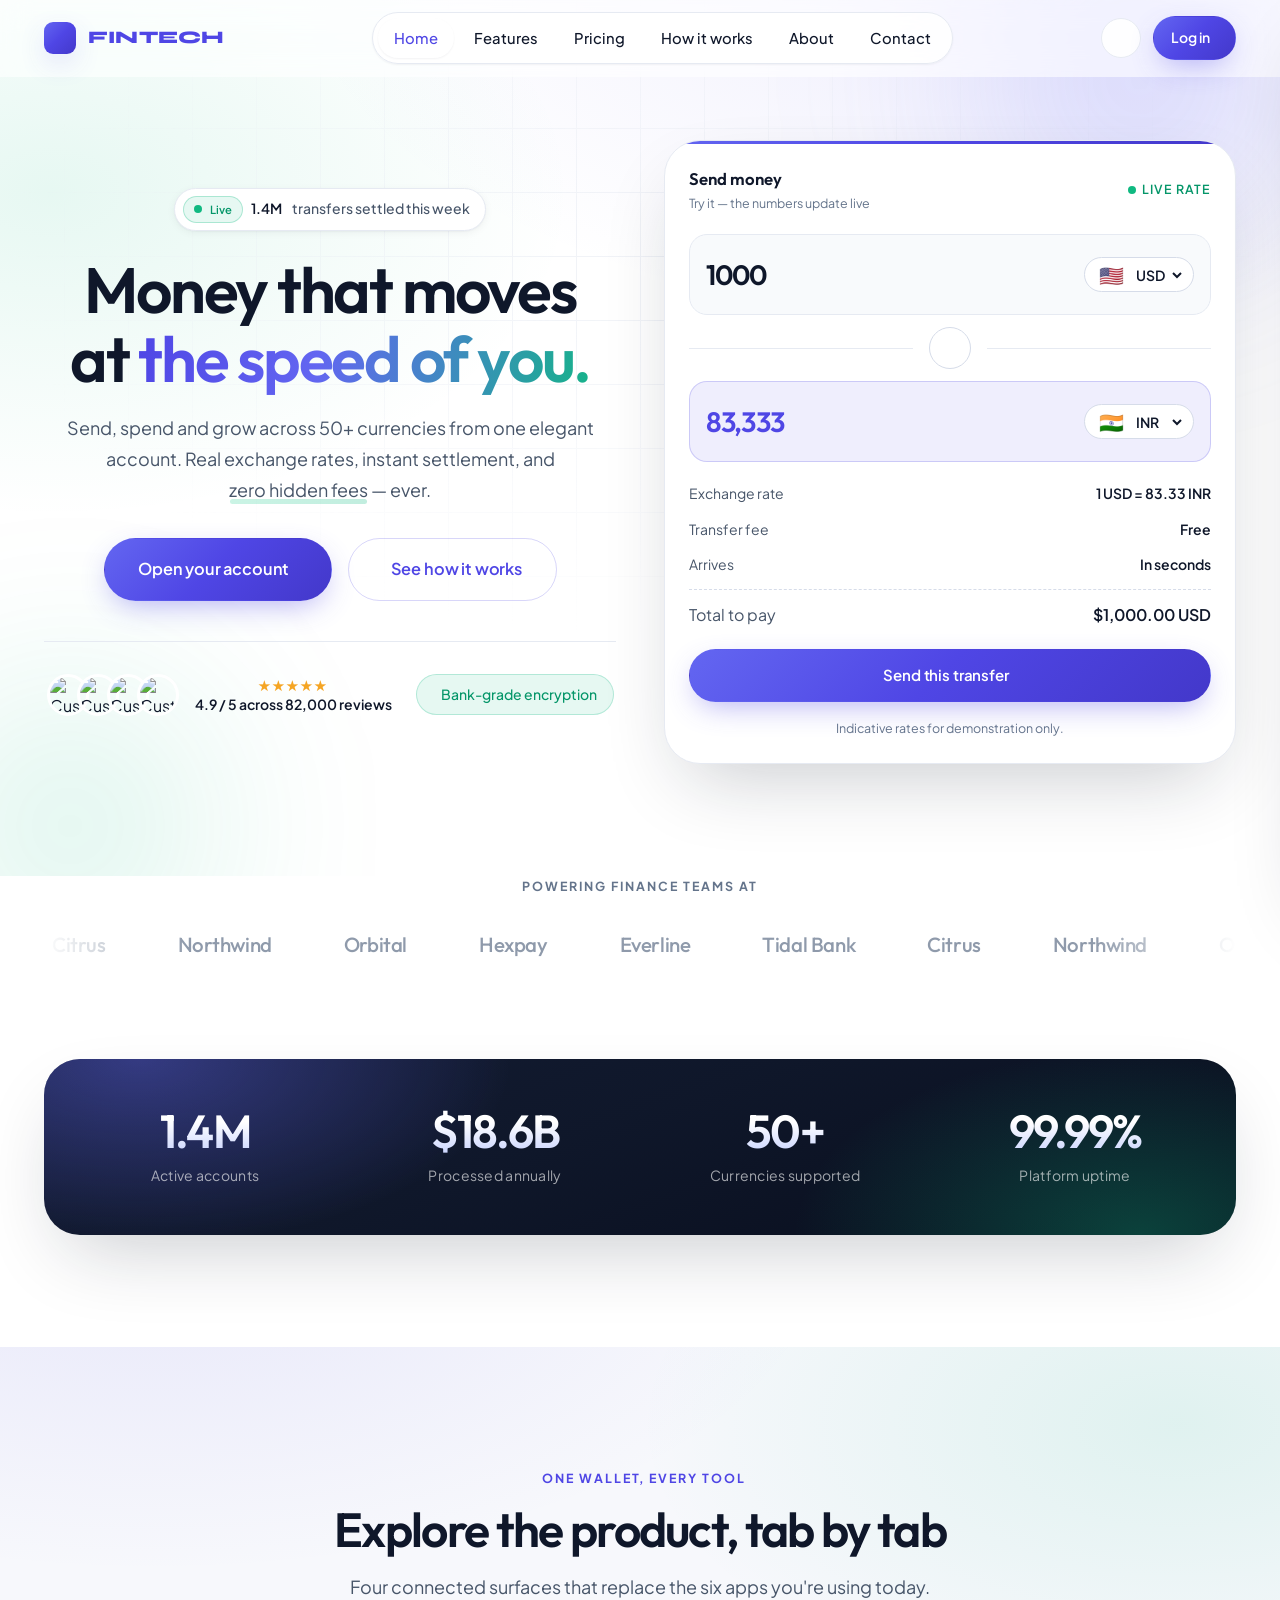
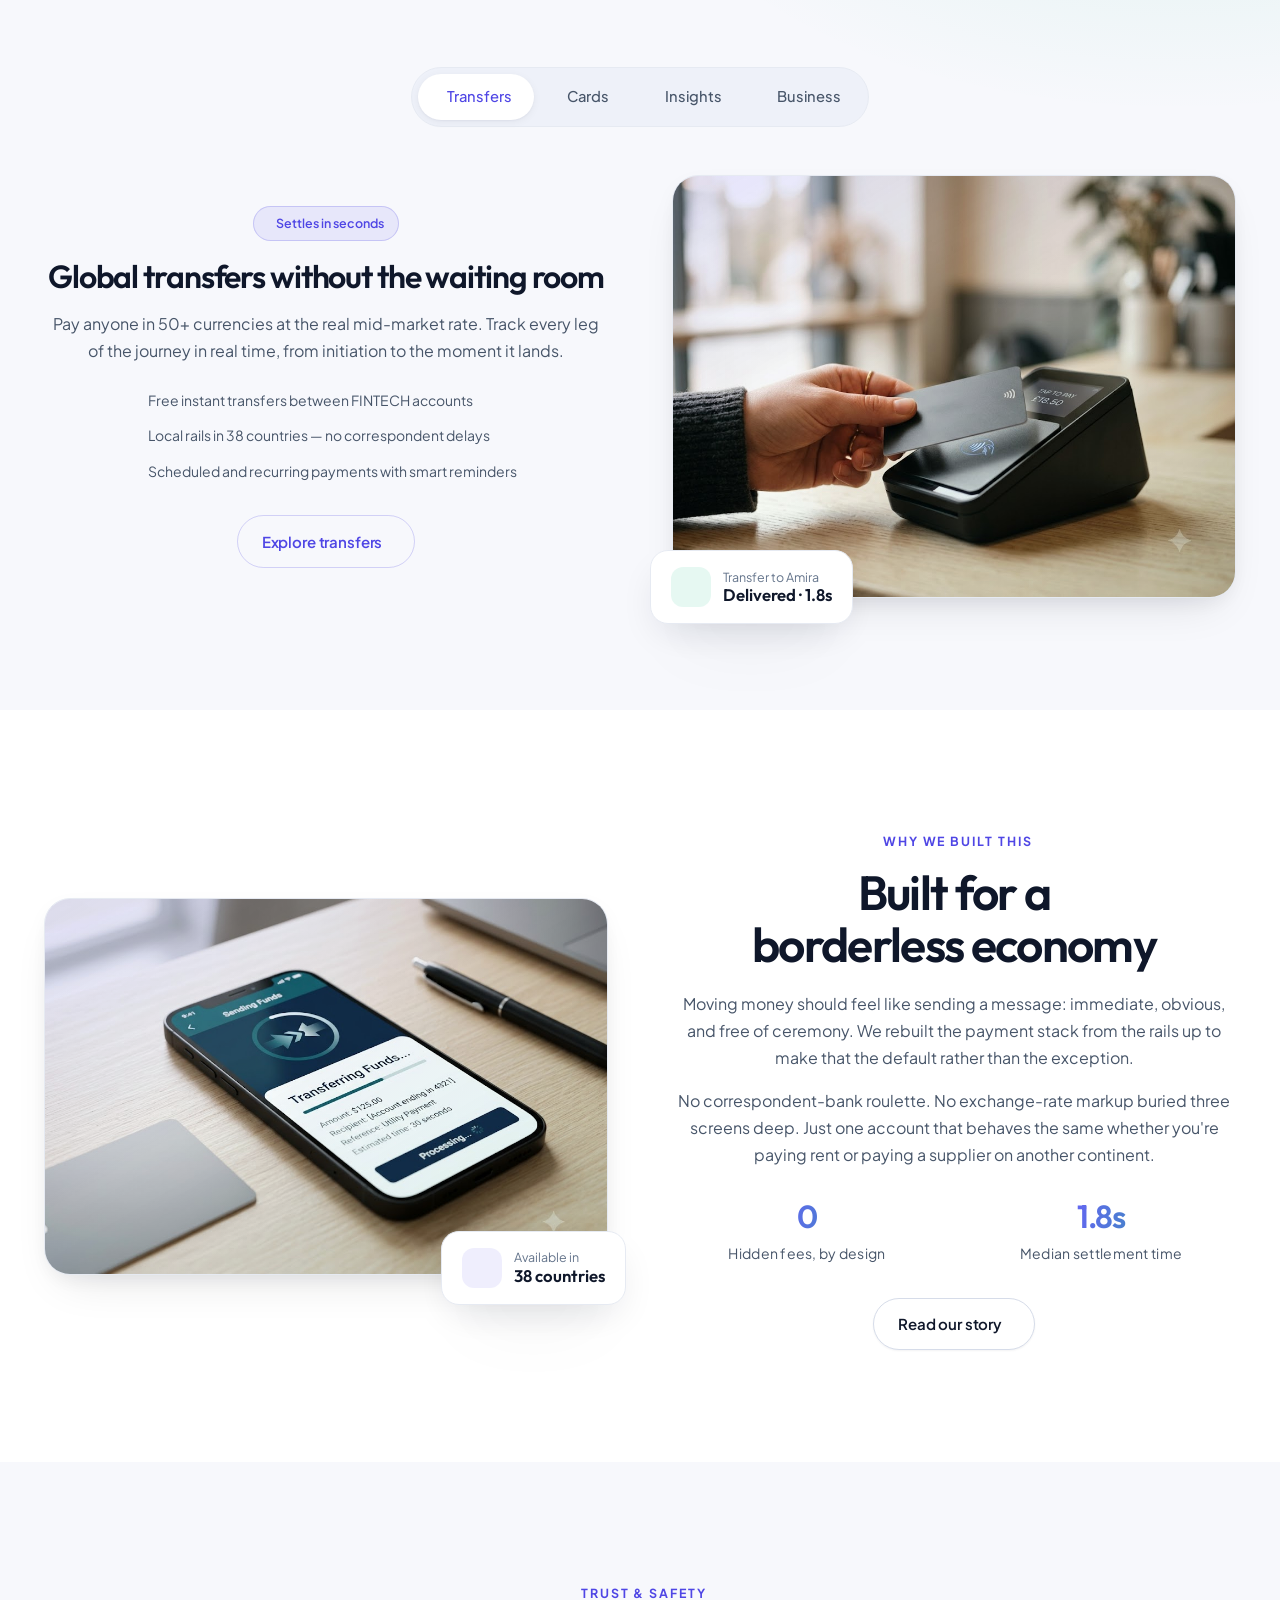
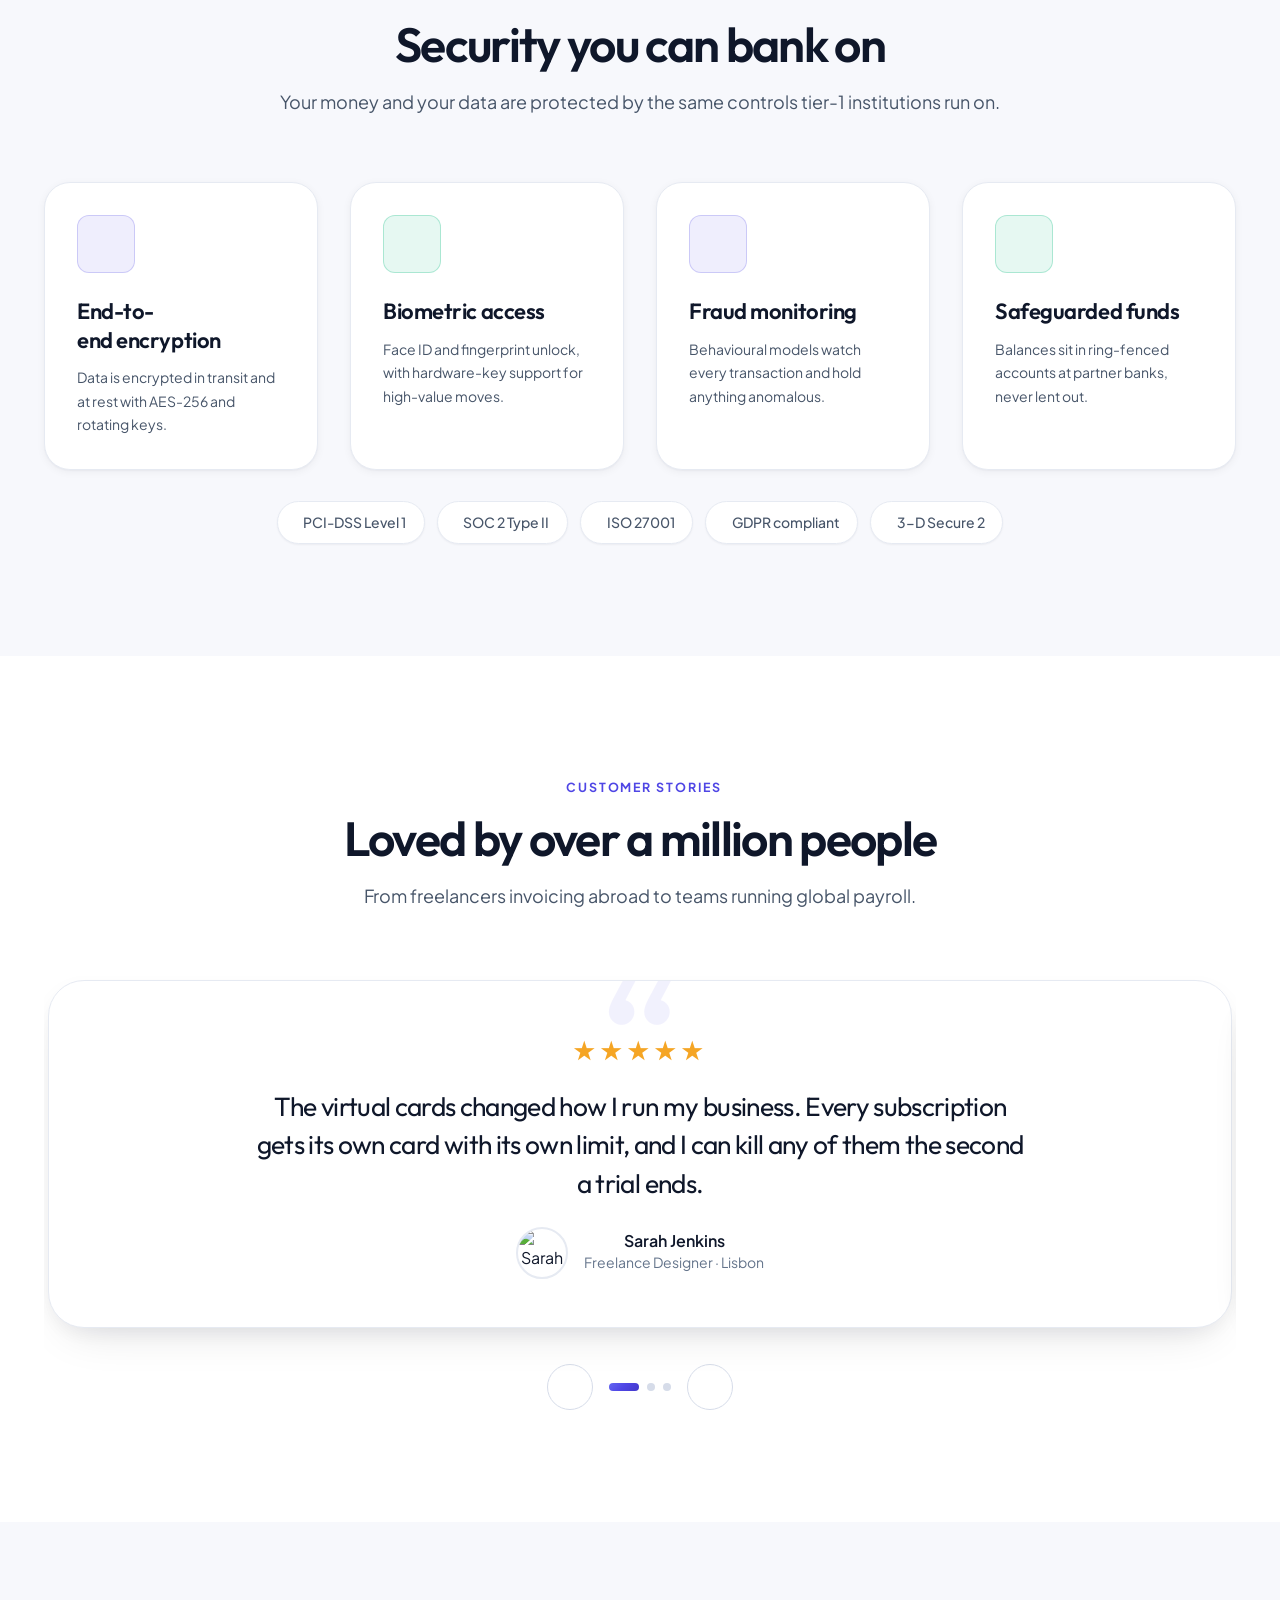
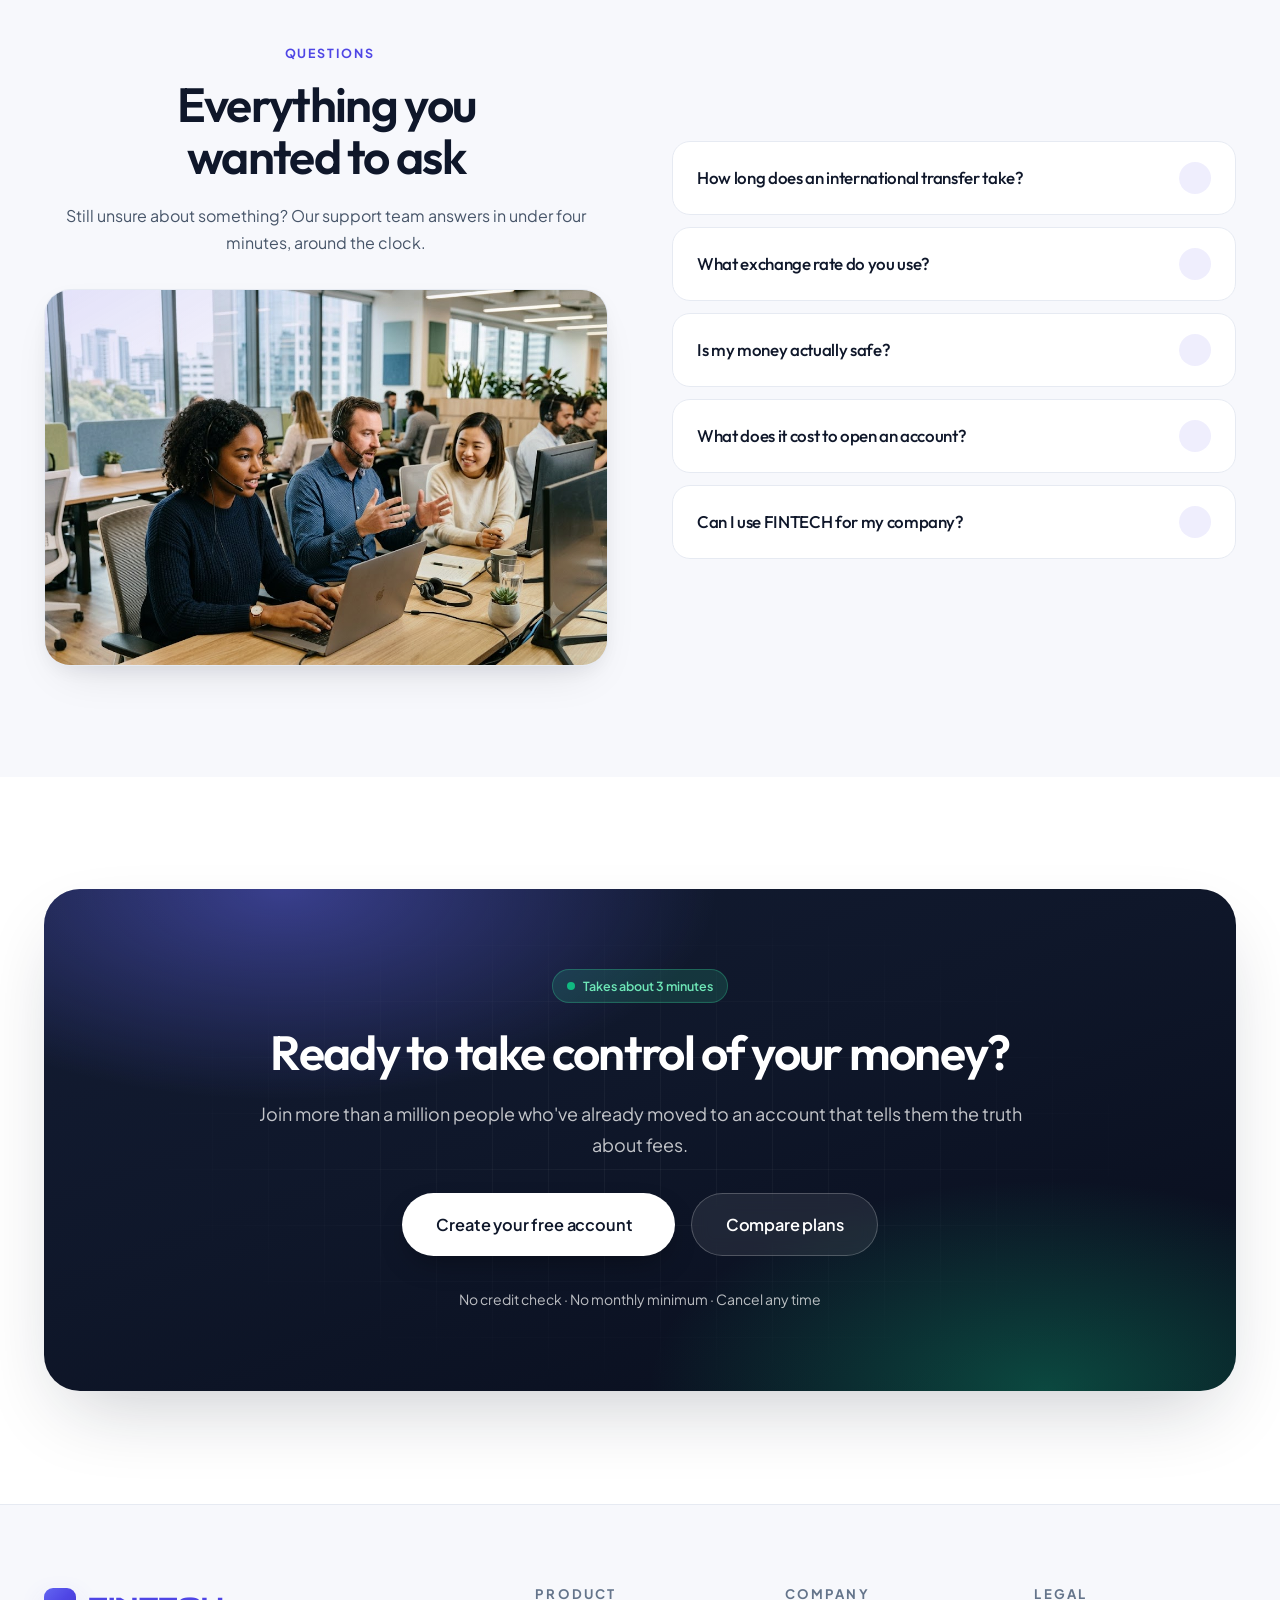
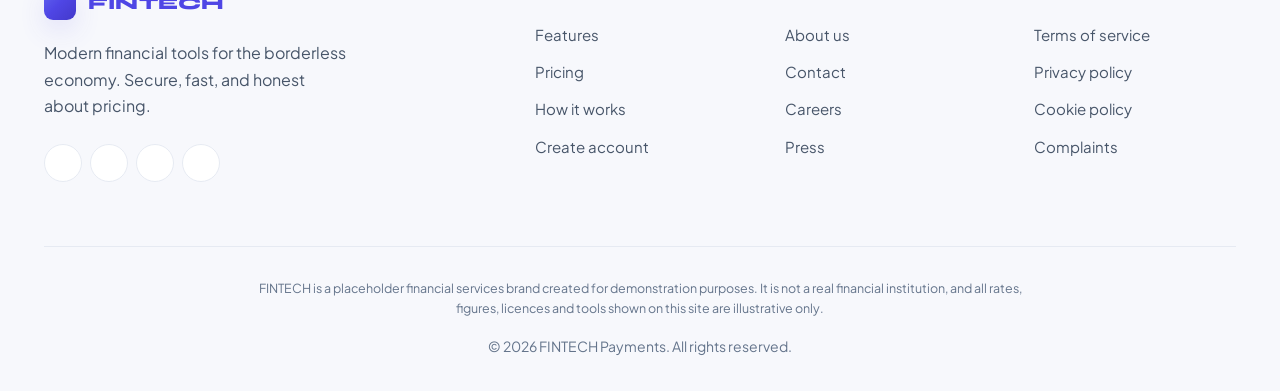
==== commit f74c49de: "second" ====
--- a/index.html
+++ b/index.html
@@ -1,15 +1,17 @@
 <!DOCTYPE html>
 <html lang="en">
+
 <head>
   <meta charset="UTF-8">
   <meta name="viewport" content="width=device-width, initial-scale=1.0">
   <title>FINTECH Payments — Money that moves at the speed of you</title>
-  <meta name="description" content="Premium digital payments and financial management. Send money globally in seconds with bank-grade security, transparent pricing, and zero hidden fees.">
+  <meta name="description"
+    content="Premium digital payments and financial management. Send money globally in seconds with bank-grade security, transparent pricing, and zero hidden fees.">
   <meta name="theme-color" content="#4F46E5">
   <link rel="preconnect" href="https://fonts.googleapis.com">
   <link rel="preconnect" href="https://fonts.gstatic.com" crossorigin>
-  <link rel="icon" href="favicon.ico" sizes="32x32">
-  <link rel="icon" href="assets/favicon.svg" type="image/svg+xml">
+  <link rel="icon" href="assets/images/favicon.ico" sizes="32x32">
+  <link rel="icon" href="assets/images/favicon.svg" type="image/svg+xml">
   <link rel="apple-touch-icon" href="assets/apple-touch-icon.png">
   <link rel="manifest" href="site.webmanifest">
   <link rel="stylesheet" href="assets/css/style.css">
@@ -24,6 +26,7 @@
   </script>
   <!-- GA_TAG -->
 </head>
+
 <body>
 
   <div class="scroll-progress"></div>
@@ -102,17 +105,27 @@
           </p>
 
           <div class="btn-group mb-8">
-            <a href="register.html" class="btn btn-primary btn-lg">Open your account <i class="ph ph-arrow-right"></i></a>
-            <a href="how-it-works.html" class="btn btn-secondary btn-lg"><i class="ph ph-play-circle"></i> See how it works</a>
+            <a href="register.html" class="btn btn-primary btn-lg">Open your account <i
+                class="ph ph-arrow-right"></i></a>
+            <a href="how-it-works.html" class="btn btn-secondary btn-lg"><i class="ph ph-play-circle"></i> See how it
+              works</a>
           </div>
 
           <div class="hero-trust">
             <div class="flex items-center gap-4">
               <div class="avatar-stack">
-                <img src="https://images.unsplash.com/photo-1494790108377-be9c29b29330?auto=format&fit=facearea&facepad=3&w=140&h=140&q=80" alt="Customer portrait" loading="lazy">
-                <img src="https://images.unsplash.com/photo-1507003211169-0a1dd7228f2d?auto=format&fit=facearea&facepad=3&w=140&h=140&q=80" alt="Customer portrait" loading="lazy">
-                <img src="https://images.unsplash.com/photo-1438761681033-6461ffad8d80?auto=format&fit=facearea&facepad=3&w=140&h=140&q=80" alt="Customer portrait" loading="lazy">
-                <img src="https://images.unsplash.com/photo-1500648767791-00dcc994a43e?auto=format&fit=facearea&facepad=3&w=140&h=140&q=80" alt="Customer portrait" loading="lazy">
+                <img
+                  src="https://images.unsplash.com/photo-1494790108377-be9c29b29330?auto=format&fit=facearea&facepad=3&w=140&h=140&q=80"
+                  alt="Customer portrait" loading="lazy">
+                <img
+                  src="https://images.unsplash.com/photo-1519085360753-af0119f7cbe7?auto=format&fit=facearea&facepad=3&w=140&h=140&q=80"
+                  alt="Customer portrait" loading="lazy">
+                <img
+                  src="https://images.unsplash.com/photo-1438761681033-6461ffad8d80?auto=format&fit=facearea&facepad=3&w=140&h=140&q=80"
+                  alt="Customer portrait" loading="lazy">
+                <img
+                  src="https://images.unsplash.com/photo-1500648767791-00dcc994a43e?auto=format&fit=facearea&facepad=3&w=140&h=140&q=80"
+                  alt="Customer portrait" loading="lazy">
               </div>
               <div class="trust-copy">
                 <span class="stars">★★★★★</span>
@@ -129,14 +142,16 @@
             <div class="conv-head">
               <div>
                 <div class="conv-title">Send money</div>
-                <div style="font-size: var(--body-xs); color: var(--text-tertiary);">Try it — the numbers update live</div>
+                <div style="font-size: var(--body-xs); color: var(--text-tertiary);">Try it — the numbers update live
+                </div>
               </div>
               <span class="conv-live"><span class="live-dot"></span> Live rate</span>
             </div>
 
             <div class="conv-field">
               <label for="conv-amount">You send</label>
-              <input type="number" id="conv-amount" class="conv-amount" value="1000" min="0" step="10" inputmode="decimal" aria-label="Amount you send">
+              <input type="number" id="conv-amount" class="conv-amount" value="1000" min="0" step="10"
+                inputmode="decimal" aria-label="Amount you send">
               <span class="conv-cur">
                 <span class="flag" data-flag="from">🇺🇸</span>
                 <select id="conv-from" aria-label="Currency you send">
@@ -155,13 +170,15 @@
 
             <div class="conv-swap">
               <span class="conv-swap-line"></span>
-              <button class="swap-btn" type="button" data-swap aria-label="Swap currencies"><i class="ph ph-arrows-down-up"></i></button>
+              <button class="swap-btn" type="button" data-swap aria-label="Swap currencies"><i
+                  class="ph ph-arrows-down-up"></i></button>
               <span class="conv-swap-line"></span>
             </div>
 
             <div class="conv-field readonly">
               <label for="conv-result">Recipient gets</label>
-              <input type="text" id="conv-result" class="conv-amount conv-out" value="0" readonly aria-label="Amount the recipient gets">
+              <input type="text" id="conv-result" class="conv-amount conv-out" value="0" readonly
+                aria-label="Amount the recipient gets">
               <span class="conv-cur">
                 <span class="flag" data-flag="to">🇮🇳</span>
                 <select id="conv-to" aria-label="Currency received">
@@ -185,8 +202,10 @@
               <div class="conv-row total"><span>Total to pay</span><span data-total>—</span></div>
             </div>
 
-            <a href="register.html" class="btn btn-primary btn-block">Send this transfer <i class="ph ph-arrow-right"></i></a>
-            <p style="font-size: var(--body-xs); color: var(--text-tertiary); text-align: center; margin-top: var(--spacing-4);">
+            <a href="register.html" class="btn btn-primary btn-block">Send this transfer <i
+                class="ph ph-arrow-right"></i></a>
+            <p
+              style="font-size: var(--body-xs); color: var(--text-tertiary); text-align: center; margin-top: var(--spacing-4);">
               Indicative rates for demonstration only.
             </p>
           </div>
@@ -198,7 +217,8 @@
   <!-- ===================== TRUSTED BY ===================== -->
   <section class="section-sm" style="padding-top: 0;">
     <div class="container">
-      <p class="text-center" style="font-size: var(--body-xs); text-transform: uppercase; letter-spacing: var(--tracking-wide); color: var(--text-tertiary); font-weight: 700; margin-bottom: var(--spacing-8);">
+      <p class="text-center"
+        style="font-size: var(--body-xs); text-transform: uppercase; letter-spacing: var(--tracking-wide); color: var(--text-tertiary); font-weight: 700; margin-bottom: var(--spacing-8);">
         Powering finance teams at
       </p>
       <div class="marquee">
@@ -272,14 +292,14 @@
             </button>
           </div>
         </div>
-
         <!-- Transfers -->
         <div class="tab-panel active" data-panel="transfers" role="tabpanel">
           <div class="split">
             <div class="split-copy">
               <span class="chip mb-4"><i class="ph ph-lightning"></i> Settles in seconds</span>
               <h3 class="mb-4">Global transfers without the waiting room</h3>
-              <p class="mb-6">Pay anyone in 50+ currencies at the real mid-market rate. Track every leg of the journey in real time, from initiation to the moment it lands.</p>
+              <p class="mb-6">Pay anyone in 50+ currencies at the real mid-market rate. Track every leg of the journey
+                in real time, from initiation to the moment it lands.</p>
               <ul class="check-list mb-8">
                 <li><i class="ph-fill ph-check-circle"></i> Free instant transfers between FINTECH accounts</li>
                 <li><i class="ph-fill ph-check-circle"></i> Local rails in 38 countries — no correspondent delays</li>
@@ -289,7 +309,7 @@
             </div>
             <div class="split-visual">
               <div class="media media-4-3" data-tilt="4">
-                <img src="https://images.unsplash.com/photo-1556742049-0cfed4f6a45d?auto=format&fit=crop&w=1000&q=80" alt="Contactless payment at a card terminal">
+                <img src="assets/images/transfers-tab-visual.jpg" alt="Contactless payment at a card terminal">
               </div>
               <div class="float-card" style="bottom: -26px; left: -22px;">
                 <span class="fc-icon"><i class="ph-fill ph-check-circle"></i></span>
@@ -308,7 +328,8 @@
             <div>
               <span class="chip accent mb-4"><i class="ph ph-shield-check"></i> Disposable by default</span>
               <h3 class="mb-4">Cards that adapt to how you spend</h3>
-              <p class="mb-6">Spin up a single-use virtual card for every subscription, or carry the brushed-metal card that pays in whichever currency you're standing in.</p>
+              <p class="mb-6">Spin up a single-use virtual card for every subscription, or carry the brushed-metal card
+                that pays in whichever currency you're standing in.</p>
               <ul class="check-list mb-8">
                 <li><i class="ph-fill ph-check-circle"></i> Unlimited virtual cards with per-merchant limits</li>
                 <li><i class="ph-fill ph-check-circle"></i> Freeze, unfreeze, and reissue in one tap</li>
@@ -318,7 +339,8 @@
             </div>
             <div class="split-visual">
               <div class="media media-4-3" data-tilt="4">
-                <img src="https://images.unsplash.com/photo-1613243555988-441166d4d6fd?auto=format&fit=crop&w=1000&q=80" alt="A contactless FINTECH payment card">
+                <img src="https://images.unsplash.com/photo-1613243555988-441166d4d6fd?auto=format&fit=crop&w=1000&q=80"
+                  alt="A contactless FINTECH payment card">
               </div>
               <div class="float-card" style="top: -24px; right: -20px;">
                 <span class="fc-icon primary"><i class="ph-fill ph-snowflake"></i></span>
@@ -337,7 +359,8 @@
             <div class="split-copy">
               <span class="chip mb-4"><i class="ph ph-sparkle"></i> Automatic categorisation</span>
               <h3 class="mb-4">Know exactly where the money went</h3>
-              <p class="mb-6">Every transaction is enriched, categorised and charted the second it clears — so your monthly review takes thirty seconds, not an afternoon.</p>
+              <p class="mb-6">Every transaction is enriched, categorised and charted the second it clears — so your
+                monthly review takes thirty seconds, not an afternoon.</p>
 
               <div class="spend-list mb-8">
                 <div class="spend-item">
@@ -374,7 +397,8 @@
             </div>
             <div class="split-visual">
               <div class="media media-4-3" data-tilt="4">
-                <img src="https://images.unsplash.com/photo-1551288049-bebda4e38f71?auto=format&fit=crop&w=1000&q=80" alt="Analytics dashboard with spending charts">
+                <img src="https://images.unsplash.com/photo-1551288049-bebda4e38f71?auto=format&fit=crop&w=1000&q=80"
+                  alt="Analytics dashboard with spending charts">
               </div>
               <div class="float-card" style="bottom: -26px; right: -20px;">
                 <span class="fc-icon"><i class="ph-fill ph-trend-down"></i></span>
@@ -393,7 +417,8 @@
             <div class="split-copy">
               <span class="chip accent mb-4"><i class="ph ph-users-three"></i> Built for teams</span>
               <h3 class="mb-4">Run payroll, expenses and vendors in one place</h3>
-              <p class="mb-6">Give every team a budget, every contractor a payment rail, and every accountant a clean export. Approvals happen where the work already lives.</p>
+              <p class="mb-6">Give every team a budget, every contractor a payment rail, and every accountant a clean
+                export. Approvals happen where the work already lives.</p>
               <ul class="check-list mb-8">
                 <li><i class="ph-fill ph-check-circle"></i> Multi-user roles with granular permissions</li>
                 <li><i class="ph-fill ph-check-circle"></i> Batch payouts to 1,000 recipients per upload</li>
@@ -403,7 +428,8 @@
             </div>
             <div class="split-visual">
               <div class="media media-4-3" data-tilt="4">
-                <img src="https://images.unsplash.com/photo-1600880292203-757bb62b4baf?auto=format&fit=crop&w=1000&q=80" alt="Finance team reviewing accounts together">
+                <img src="https://images.unsplash.com/photo-1600880292203-757bb62b4baf?auto=format&fit=crop&w=1000&q=80"
+                  alt="Finance team reviewing accounts together">
               </div>
               <div class="float-card" style="top: -24px; left: -22px;">
                 <span class="fc-icon primary"><i class="ph-fill ph-users-three"></i></span>
@@ -425,7 +451,8 @@
       <div class="split">
         <div class="split-visual reveal reveal-left">
           <div class="media media-3-2">
-            <img src="https://images.unsplash.com/photo-1563986768494-4dee2763ff3f?auto=format&fit=crop&w=1000&q=80" alt="Mobile banking app showing an outgoing transfer" loading="lazy">
+            <img src="assets/images/story-split-visual.jpg" alt="Mobile banking app showing an outgoing transfer"
+              loading="lazy">
           </div>
           <div class="float-card" style="bottom: -30px; right: -18px;">
             <span class="fc-icon primary"><i class="ph-fill ph-globe-hemisphere-west"></i></span>
@@ -439,16 +466,20 @@
         <div class="split-copy reveal reveal-right">
           <span class="eyebrow"><i class="ph ph-compass"></i> Why we built this</span>
           <h2 class="mb-5">Built for a borderless economy</h2>
-          <p class="mb-4">Moving money should feel like sending a message: immediate, obvious, and free of ceremony. We rebuilt the payment stack from the rails up to make that the default rather than the exception.</p>
-          <p class="mb-8">No correspondent-bank roulette. No exchange-rate markup buried three screens deep. Just one account that behaves the same whether you're paying rent or paying a supplier on another continent.</p>
+          <p class="mb-4">Moving money should feel like sending a message: immediate, obvious, and free of ceremony. We
+            rebuilt the payment stack from the rails up to make that the default rather than the exception.</p>
+          <p class="mb-8">No correspondent-bank roulette. No exchange-rate markup buried three screens deep. Just one
+            account that behaves the same whether you're paying rent or paying a supplier on another continent.</p>
 
           <div class="grid grid-2 gap-6 mb-8">
             <div>
-              <div class="stat-num stat-plain" style="font-size: 2rem;"><span data-count="0" data-suffix="">0</span></div>
+              <div class="stat-num stat-plain" style="font-size: 2rem;"><span data-count="0" data-suffix="">0</span>
+              </div>
               <div class="stat-label" style="color: var(--text-secondary);">Hidden fees, by design</div>
             </div>
             <div>
-              <div class="stat-num stat-plain" style="font-size: 2rem;"><span data-count="1.8" data-decimals="1" data-suffix="s">0</span></div>
+              <div class="stat-num stat-plain" style="font-size: 2rem;"><span data-count="1.8" data-decimals="1"
+                  data-suffix="s">0</span></div>
               <div class="stat-label" style="color: var(--text-secondary);">Median settlement time</div>
             </div>
           </div>
@@ -472,22 +503,26 @@
         <div class="card reveal" data-delay="1" style="align-items: flex-start; text-align: left;">
           <span class="icon-tile"><i class="ph ph-lock-key"></i></span>
           <h4 class="mb-3">End-to-end encryption</h4>
-          <p style="font-size: var(--body-small);">Data is encrypted in transit and at rest with AES-256 and rotating keys.</p>
+          <p style="font-size: var(--body-small);">Data is encrypted in transit and at rest with AES-256 and rotating
+            keys.</p>
         </div>
         <div class="card reveal" data-delay="2" style="align-items: flex-start; text-align: left;">
           <span class="icon-tile accent"><i class="ph ph-fingerprint"></i></span>
           <h4 class="mb-3">Biometric access</h4>
-          <p style="font-size: var(--body-small);">Face ID and fingerprint unlock, with hardware-key support for high-value moves.</p>
+          <p style="font-size: var(--body-small);">Face ID and fingerprint unlock, with hardware-key support for
+            high-value moves.</p>
         </div>
         <div class="card reveal" data-delay="3" style="align-items: flex-start; text-align: left;">
           <span class="icon-tile"><i class="ph ph-shield-warning"></i></span>
           <h4 class="mb-3">Fraud monitoring</h4>
-          <p style="font-size: var(--body-small);">Behavioural models watch every transaction and hold anything anomalous.</p>
+          <p style="font-size: var(--body-small);">Behavioural models watch every transaction and hold anything
+            anomalous.</p>
         </div>
         <div class="card reveal" data-delay="4" style="align-items: flex-start; text-align: left;">
           <span class="icon-tile accent"><i class="ph ph-bank"></i></span>
           <h4 class="mb-3">Safeguarded funds</h4>
-          <p style="font-size: var(--body-small);">Balances sit in ring-fenced accounts at partner banks, never lent out.</p>
+          <p style="font-size: var(--body-small);">Balances sit in ring-fenced accounts at partner banks, never lent
+            out.</p>
         </div>
       </div>
 
@@ -517,9 +552,12 @@
             <div class="quote-card">
               <div>
                 <div class="stars mb-4">★★★★★</div>
-                <p class="quote-text">The virtual cards changed how I run my business. Every subscription gets its own card with its own limit, and I can kill any of them the second a trial ends.</p>
+                <p class="quote-text">The virtual cards changed how I run my business. Every subscription gets its own
+                  card with its own limit, and I can kill any of them the second a trial ends.</p>
                 <div class="quote-author">
-                  <img src="https://images.unsplash.com/photo-1494790108377-be9c29b29330?auto=format&fit=facearea&facepad=3&w=160&h=160&q=80" alt="Sarah Jenkins">
+                  <img
+                    src="https://images.unsplash.com/photo-1494790108377-be9c29b29330?auto=format&fit=facearea&facepad=3&w=160&h=160&q=80"
+                    alt="Sarah Jenkins">
                   <div>
                     <div class="quote-name">Sarah Jenkins</div>
                     <div class="quote-role">Freelance Designer · Lisbon</div>
@@ -533,9 +571,12 @@
             <div class="quote-card">
               <div>
                 <div class="stars mb-4">★★★★★</div>
-                <p class="quote-text">We moved payroll for 40 contractors across nine countries onto FINTECH. What used to be a two-day reconciliation is now a single batch upload and a coffee.</p>
+                <p class="quote-text">We moved payroll for 40 contractors across nine countries onto FINTECH. What used
+                  to be a two-day reconciliation is now a single batch upload and a coffee.</p>
                 <div class="quote-author">
-                  <img src="https://images.unsplash.com/photo-1507003211169-0a1dd7228f2d?auto=format&fit=facearea&facepad=3&w=160&h=160&q=80" alt="Marcus Rivera">
+                  <img
+                    src="https://images.unsplash.com/photo-1519085360753-af0119f7cbe7?auto=format&fit=facearea&facepad=3&w=160&h=160&q=80"
+                    alt="Marcus Rivera">
                   <div>
                     <div class="quote-name">Marcus Rivera</div>
                     <div class="quote-role">Head of Operations · Austin</div>
@@ -549,9 +590,12 @@
             <div class="quote-card">
               <div>
                 <div class="stars mb-4">★★★★★</div>
-                <p class="quote-text">I'm on a plane most weeks. Zero foreign exchange fees has saved me more than a thousand dollars this year, and the app is genuinely beautiful to use.</p>
+                <p class="quote-text">I'm on a plane most weeks. Zero foreign exchange fees has saved me more than a
+                  thousand dollars this year, and the app is genuinely beautiful to use.</p>
                 <div class="quote-author">
-                  <img src="https://images.unsplash.com/photo-1438761681033-6461ffad8d80?auto=format&fit=facearea&facepad=3&w=160&h=160&q=80" alt="Emily Hartley">
+                  <img
+                    src="https://images.unsplash.com/photo-1438761681033-6461ffad8d80?auto=format&fit=facearea&facepad=3&w=160&h=160&q=80"
+                    alt="Emily Hartley">
                   <div>
                     <div class="quote-name">Emily Hartley</div>
                     <div class="quote-role">Marketing Director · Singapore</div>
@@ -564,9 +608,11 @@
         </div>
 
         <div class="carousel-controls">
-          <button class="car-btn" type="button" data-car-prev aria-label="Previous testimonial"><i class="ph ph-arrow-left"></i></button>
+          <button class="car-btn" type="button" data-car-prev aria-label="Previous testimonial"><i
+              class="ph ph-arrow-left"></i></button>
           <div class="car-dots"></div>
-          <button class="car-btn" type="button" data-car-next aria-label="Next testimonial"><i class="ph ph-arrow-right"></i></button>
+          <button class="car-btn" type="button" data-car-next aria-label="Next testimonial"><i
+              class="ph ph-arrow-right"></i></button>
         </div>
       </div>
     </div>
@@ -579,9 +625,10 @@
         <div class="split-copy reveal reveal-left">
           <span class="eyebrow"><i class="ph ph-question"></i> Questions</span>
           <h2 class="mb-5">Everything you wanted to ask</h2>
-          <p class="mb-8">Still unsure about something? Our support team answers in under four minutes, around the clock.</p>
+          <p class="mb-8">Still unsure about something? Our support team answers in under four minutes, around the
+            clock.</p>
           <div class="media media-3-2">
-            <img src="https://images.unsplash.com/photo-1497366216548-37526070297c?auto=format&fit=crop&w=900&q=80" alt="Support team at work in a modern office" loading="lazy">
+            <img src="assets/images/faq-support-team.jpg" alt="Support team at work in a modern office" loading="lazy">
           </div>
         </div>
 
@@ -591,9 +638,13 @@
               How long does an international transfer take?
               <span class="acc-icon"><i class="ph ph-plus"></i></span>
             </button>
-            <div class="acc-body"><div class="acc-body-inner">
-              Transfers between FINTECH accounts settle instantly — typically under two seconds. Payouts to external bank accounts land the same day in 38 countries on local rails, and within one business day everywhere else.
-            </div></div>
+            <div class="acc-body">
+              <div class="acc-body-inner">
+                Transfers between FINTECH accounts settle instantly — typically under two seconds. Payouts to external
+                bank accounts land the same day in 38 countries on local rails, and within one business day everywhere
+                else.
+              </div>
+            </div>
           </div>
 
           <div class="acc-item">
@@ -601,9 +652,12 @@
               What exchange rate do you use?
               <span class="acc-icon"><i class="ph ph-plus"></i></span>
             </button>
-            <div class="acc-body"><div class="acc-body-inner">
-              The real mid-market rate — the same one you'd find on a public rate feed — with no spread added on top. Any fee that applies is shown as a separate line before you confirm, never folded into the rate.
-            </div></div>
+            <div class="acc-body">
+              <div class="acc-body-inner">
+                The real mid-market rate — the same one you'd find on a public rate feed — with no spread added on top.
+                Any fee that applies is shown as a separate line before you confirm, never folded into the rate.
+              </div>
+            </div>
           </div>
 
           <div class="acc-item">
@@ -611,9 +665,13 @@
               Is my money actually safe?
               <span class="acc-icon"><i class="ph ph-plus"></i></span>
             </button>
-            <div class="acc-body"><div class="acc-body-inner">
-              Customer balances are held in ring-fenced safeguarding accounts at tier-1 partner banks and are never used for lending or investment. Access is protected by biometric authentication, and every transaction passes through real-time fraud screening.
-            </div></div>
+            <div class="acc-body">
+              <div class="acc-body-inner">
+                Customer balances are held in ring-fenced safeguarding accounts at tier-1 partner banks and are never
+                used for lending or investment. Access is protected by biometric authentication, and every transaction
+                passes through real-time fraud screening.
+              </div>
+            </div>
           </div>
 
           <div class="acc-item">
@@ -621,9 +679,13 @@
               What does it cost to open an account?
               <span class="acc-icon"><i class="ph ph-plus"></i></span>
             </button>
-            <div class="acc-body"><div class="acc-body-inner">
-              Nothing. The Standard plan is free forever and includes free peer-to-peer transfers, a physical debit card and budgeting tools. Premium adds unlimited virtual cards and zero foreign exchange fees for $9.99 a month.
-            </div></div>
+            <div class="acc-body">
+              <div class="acc-body-inner">
+                Nothing. The Standard plan is free forever and includes free peer-to-peer transfers, a physical debit
+                card and budgeting tools. Premium adds unlimited virtual cards and zero foreign exchange fees for $9.99
+                a month.
+              </div>
+            </div>
           </div>
 
           <div class="acc-item">
@@ -631,9 +693,12 @@
               Can I use FINTECH for my company?
               <span class="acc-icon"><i class="ph ph-plus"></i></span>
             </button>
-            <div class="acc-body"><div class="acc-body-inner">
-              Yes. Business accounts add multi-user roles, granular spend permissions, batch payouts to up to 1,000 recipients at a time, and one-click exports to the major accounting platforms.
-            </div></div>
+            <div class="acc-body">
+              <div class="acc-body-inner">
+                Yes. Business accounts add multi-user roles, granular spend permissions, batch payouts to up to 1,000
+                recipients at a time, and one-click exports to the major accounting platforms.
+              </div>
+            </div>
           </div>
         </div>
       </div>
@@ -644,7 +709,8 @@
   <section class="section">
     <div class="container">
       <div class="cta-band reveal reveal-scale">
-        <span class="chip accent mb-6" style="background: rgba(52,211,153,.16); border-color: rgba(52,211,153,.3); color: #6EE7B7;">
+        <span class="chip accent mb-6"
+          style="background: rgba(52,211,153,.16); border-color: rgba(52,211,153,.3); color: #6EE7B7;">
           <span class="live-dot"></span> Takes about 3 minutes
         </span>
         <h2 class="mb-5">Ready to take control of your money?</h2>
@@ -652,7 +718,8 @@
           Join more than a million people who've already moved to an account that tells them the truth about fees.
         </p>
         <div class="btn-group" style="justify-content: center;">
-          <a href="register.html" class="btn btn-light btn-lg">Create your free account <i class="ph ph-arrow-right"></i></a>
+          <a href="register.html" class="btn btn-light btn-lg">Create your free account <i
+              class="ph ph-arrow-right"></i></a>
           <a href="pricing.html" class="btn btn-on-ink btn-lg">Compare plans</a>
         </div>
         <p class="cta-note mt-8">No credit check · No monthly minimum · Cancel any time</p>
@@ -668,7 +735,8 @@
           <a href="index.html" class="footer-logo">
             <span class="logo-mark"><i class="ph-fill ph-lightning"></i></span> FINTECH
           </a>
-          <p style="max-width: 320px;">Modern financial tools for the borderless economy. Secure, fast, and honest about pricing.</p>
+          <p style="max-width: 320px;">Modern financial tools for the borderless economy. Secure, fast, and honest about
+            pricing.</p>
           <div class="footer-social">
             <a href="#" aria-label="X"><i class="ph ph-x-logo"></i></a>
             <a href="#" aria-label="LinkedIn"><i class="ph ph-linkedin-logo"></i></a>
@@ -705,7 +773,9 @@
         </div>
       </div>
       <div class="footer-bottom">
-        <p class="footer-disclosure">FINTECH is a placeholder financial services brand created for demonstration purposes. It is not a real financial institution, and all rates, figures, licences and tools shown on this site are illustrative only.</p>
+        <p class="footer-disclosure">FINTECH is a placeholder financial services brand created for demonstration
+          purposes. It is not a real financial institution, and all rates, figures, licences and tools shown on this
+          site are illustrative only.</p>
         <p>&copy; 2026 FINTECH Payments. All rights reserved.</p>
       </div>
     </div>
@@ -715,4 +785,5 @@
 
   <script src="assets/js/main.js"></script>
 </body>
-</html>
+
+</html>
--- a/assets/css/style.css
+++ b/assets/css/style.css
@@ -1504,60 +1504,55 @@
    -------------------------------------------------------------------------- */
 .team-card {
   position: relative;
+  display: flex;
+  flex-direction: column;
+  height: 100%;
   border-radius: var(--radius-lg);
   overflow: hidden;
   background: var(--bg-card);
   border: 1px solid var(--border);
   box-shadow: var(--shadow-sm);
-  transition: transform .5s var(--ease-out), box-shadow .5s var(--ease);
-}
-.team-card:hover { transform: translateY(-6px); box-shadow: var(--shadow-hover); }
+  transition: transform .5s var(--ease-out), box-shadow .5s var(--ease), border-color .4s var(--ease);
+}
+.team-card:hover { transform: translateY(-6px); box-shadow: var(--shadow-hover); border-color: var(--border-strong); }
 .team-photo { position: relative; overflow: hidden; }
 .team-photo img {
+  display: block;
   width: 100%;
   aspect-ratio: 4 / 5;
   object-fit: cover;
+  object-position: center 22%;
   transition: transform 1s var(--ease-out), filter .6s var(--ease);
   filter: grayscale(.35);
 }
 .team-card:hover .team-photo img { transform: scale(1.06); filter: grayscale(0); }
-.team-photo::after {
-  content: '';
-  position: absolute;
-  inset: 0;
-  background: linear-gradient(to top, rgba(8,13,28,.88) 0%, rgba(8,13,28,.25) 42%, transparent 68%);
-}
 .team-overlay {
-  position: absolute;
-  left: 0; right: 0; bottom: 0;
-  padding: var(--spacing-6);
-  z-index: 2;
-  color: #fff;
-}
-.team-overlay h4 { color: #fff; margin-bottom: 2px; }
-.team-role { font-size: var(--body-small); color: var(--accent-300); font-weight: 600; }
+  display: flex;
+  flex-direction: column;
+  flex: 1;
+  padding: var(--spacing-5) var(--spacing-5) var(--spacing-6);
+  border-top: 1px solid var(--border);
+}
+.team-overlay h4 { color: var(--text-primary); margin-bottom: 2px; }
+.team-role { font-size: var(--body-small); color: var(--accent); font-weight: 600; }
 .team-bio {
-  color: rgba(255,255,255,.82);
+  color: var(--text-secondary);
   font-size: var(--body-small);
   line-height: 1.55;
-  max-height: 0;
-  opacity: 0;
-  overflow: hidden;
-  transition: max-height .5s var(--ease-out), opacity .4s var(--ease), margin-top .5s var(--ease-out);
-}
-.team-card:hover .team-bio, .team-card:focus-within .team-bio { max-height: 130px; opacity: 1; margin-top: var(--spacing-3); }
-.team-socials { display: flex; gap: var(--spacing-2); margin-top: var(--spacing-4); }
+  margin-top: var(--spacing-3);
+}
+.team-socials { display: flex; gap: var(--spacing-2); margin-top: auto; padding-top: var(--spacing-5); }
 .team-socials a {
   width: 34px; height: 34px;
   border-radius: 50%;
   display: grid; place-items: center;
-  background: rgba(255,255,255,.14);
-  color: #fff;
+  background: var(--bg-tertiary);
+  border: 1px solid var(--border);
+  color: var(--text-secondary);
   font-size: 1rem;
-  backdrop-filter: blur(8px);
   transition: var(--transition);
 }
-.team-socials a:hover { background: #fff; color: var(--primary-700); transform: translateY(-2px); }
+.team-socials a:hover { background: var(--primary); border-color: var(--primary); color: #fff; transform: translateY(-2px); }
 
 /* --------------------------------------------------------------------------
    17. Value / step / misc blocks
@@ -2221,7 +2216,7 @@
     animation: none;
     padding: var(--spacing-3) var(--spacing-4);
   }
-  .timeline-nav { overflow-x: auto; gap: var(--spacing-6); justify-content: flex-start; padding-bottom: var(--spacing-2); }
+  .timeline-nav { overflow-x: auto; gap: var(--spacing-6); justify-content: center; justify-content: safe center; padding-bottom: var(--spacing-2); }
   .timeline-nav::before, .timeline-nav::after { display: none; }
   .tl-btn { flex: 0 0 auto; min-width: 92px; }
   .hero-trust { gap: var(--spacing-4); }
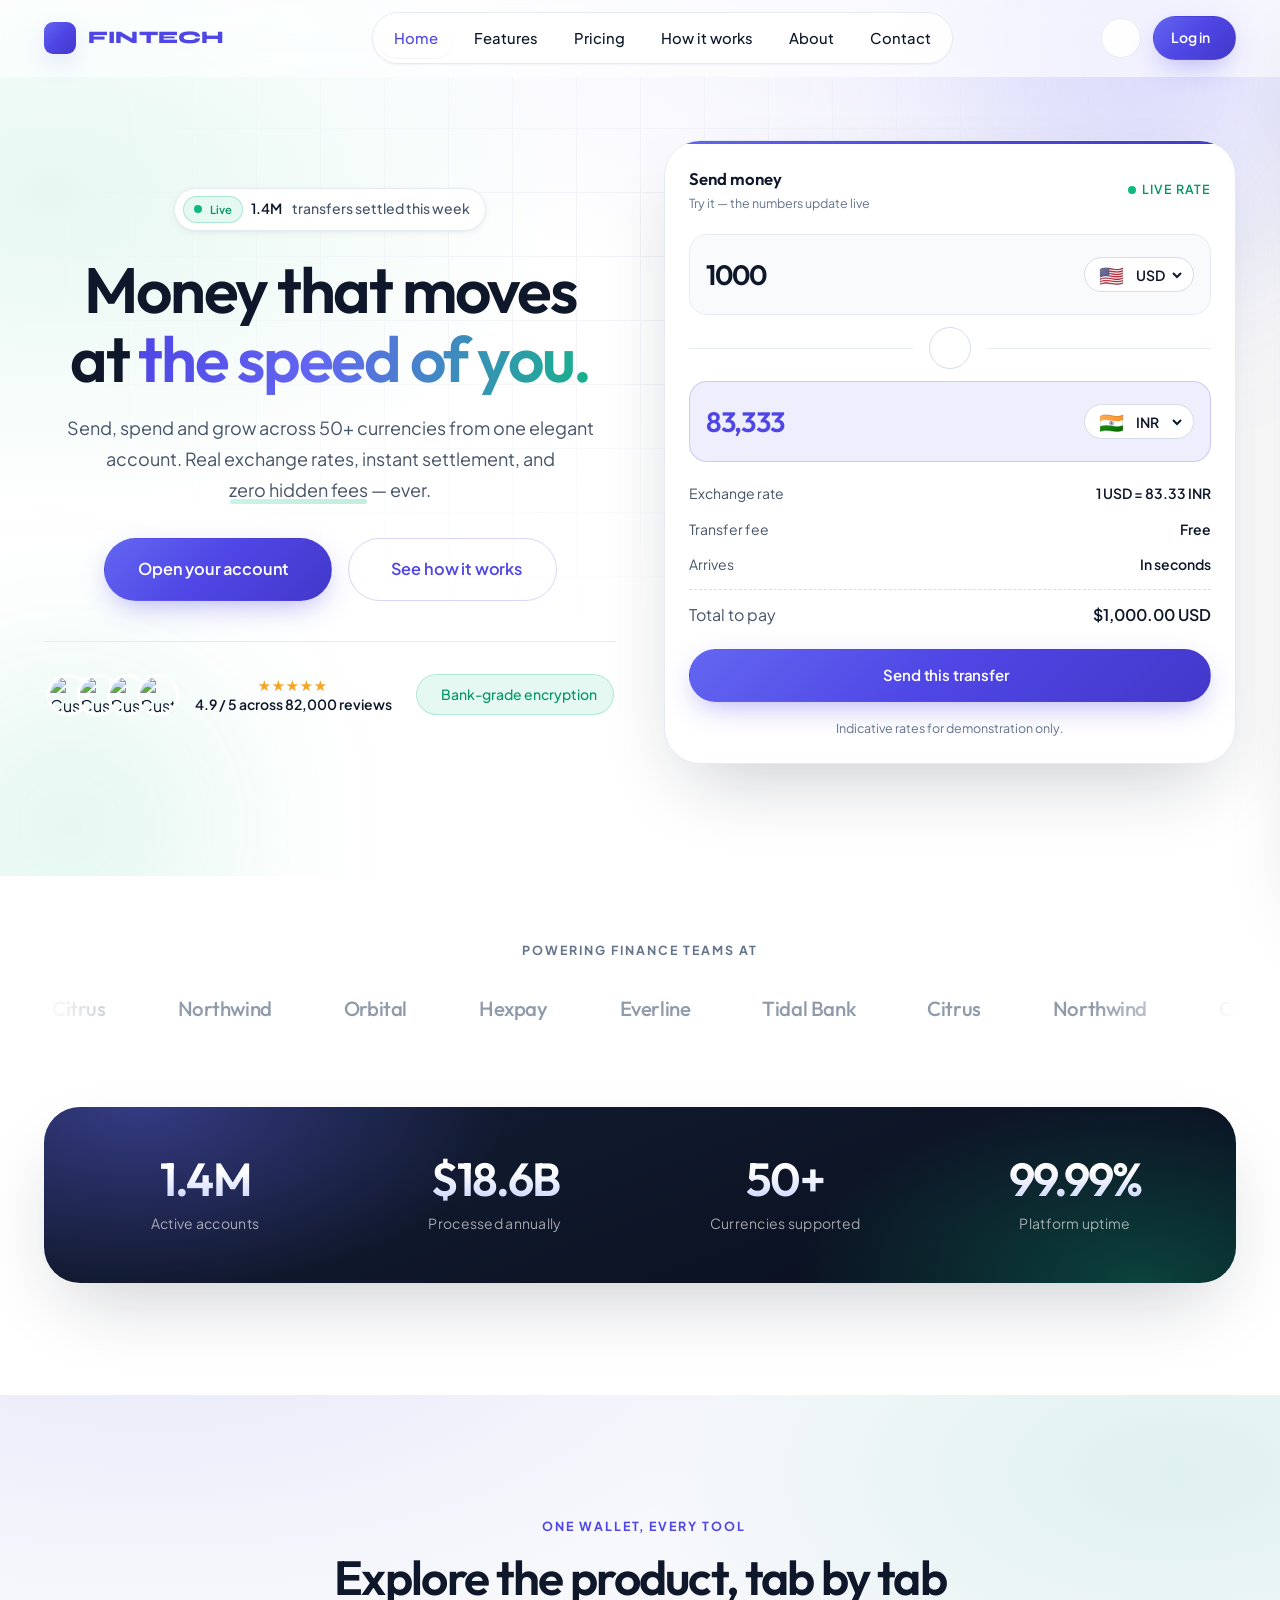
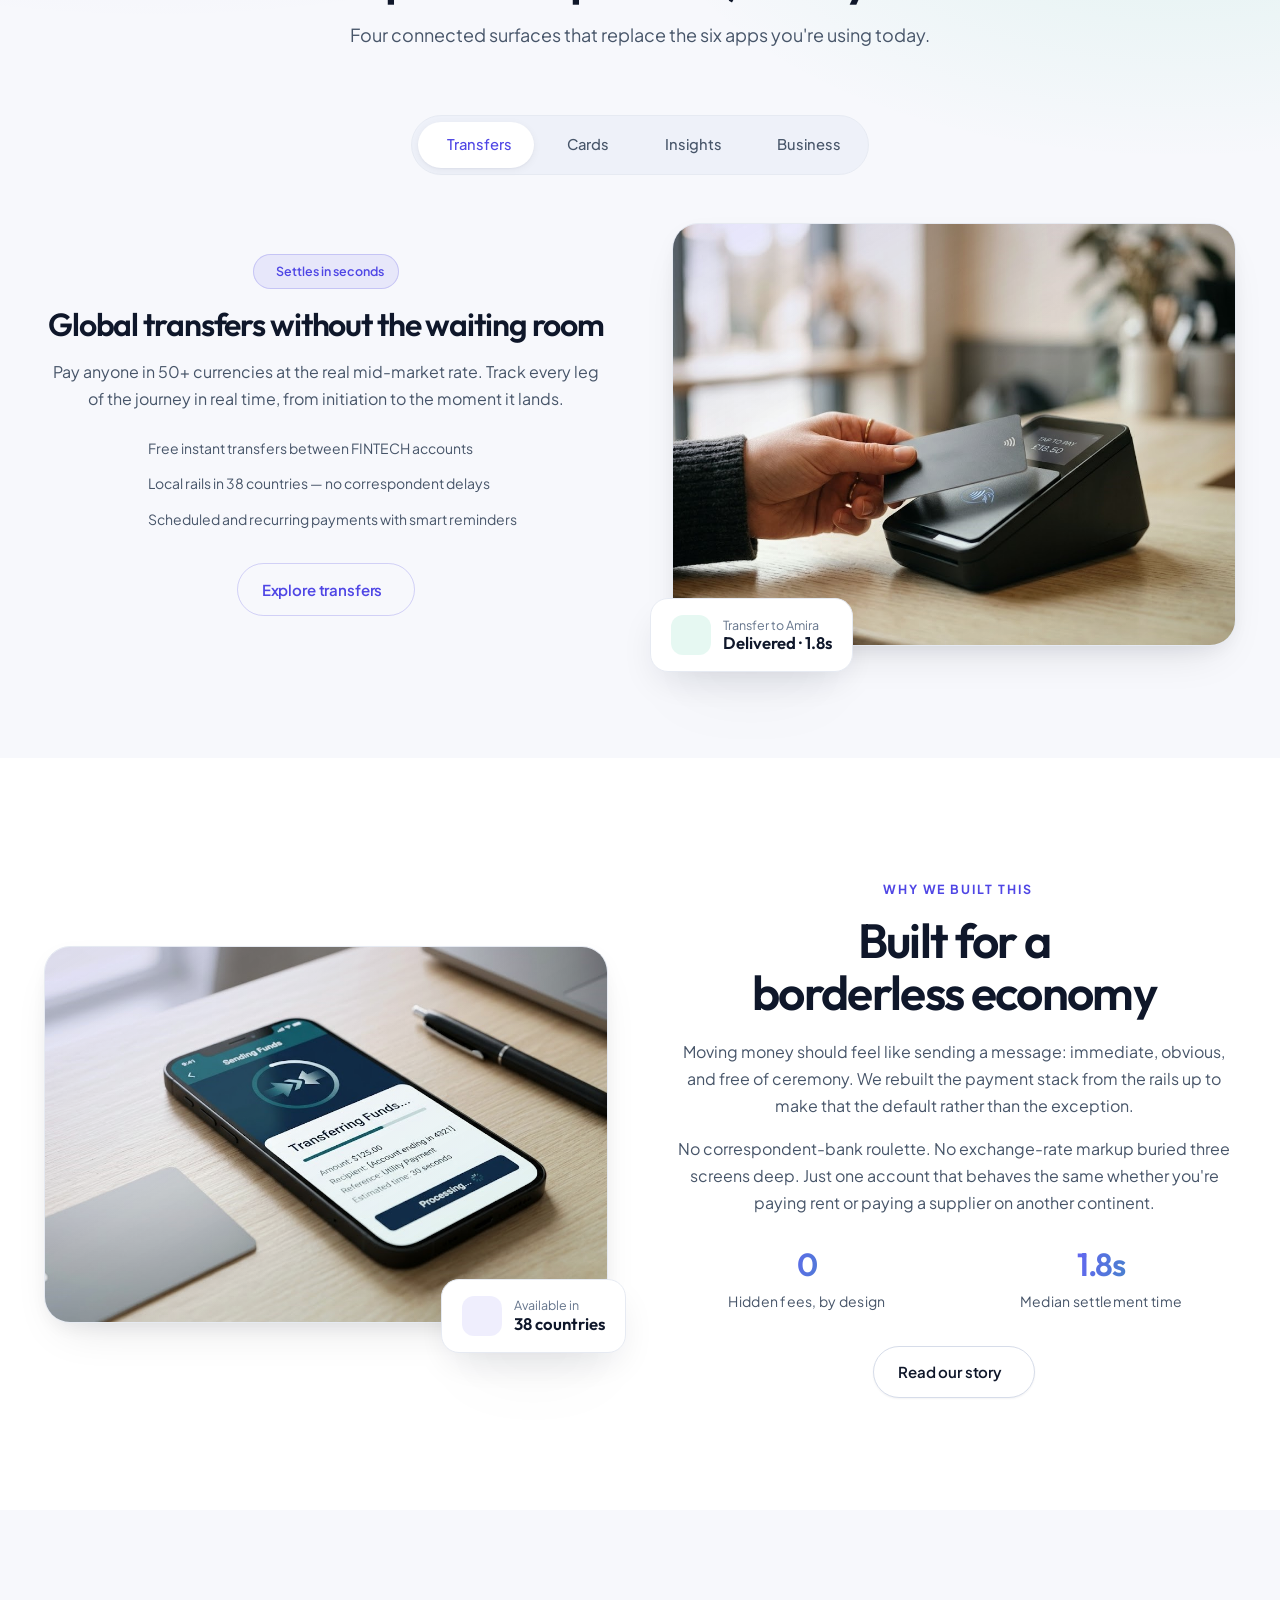
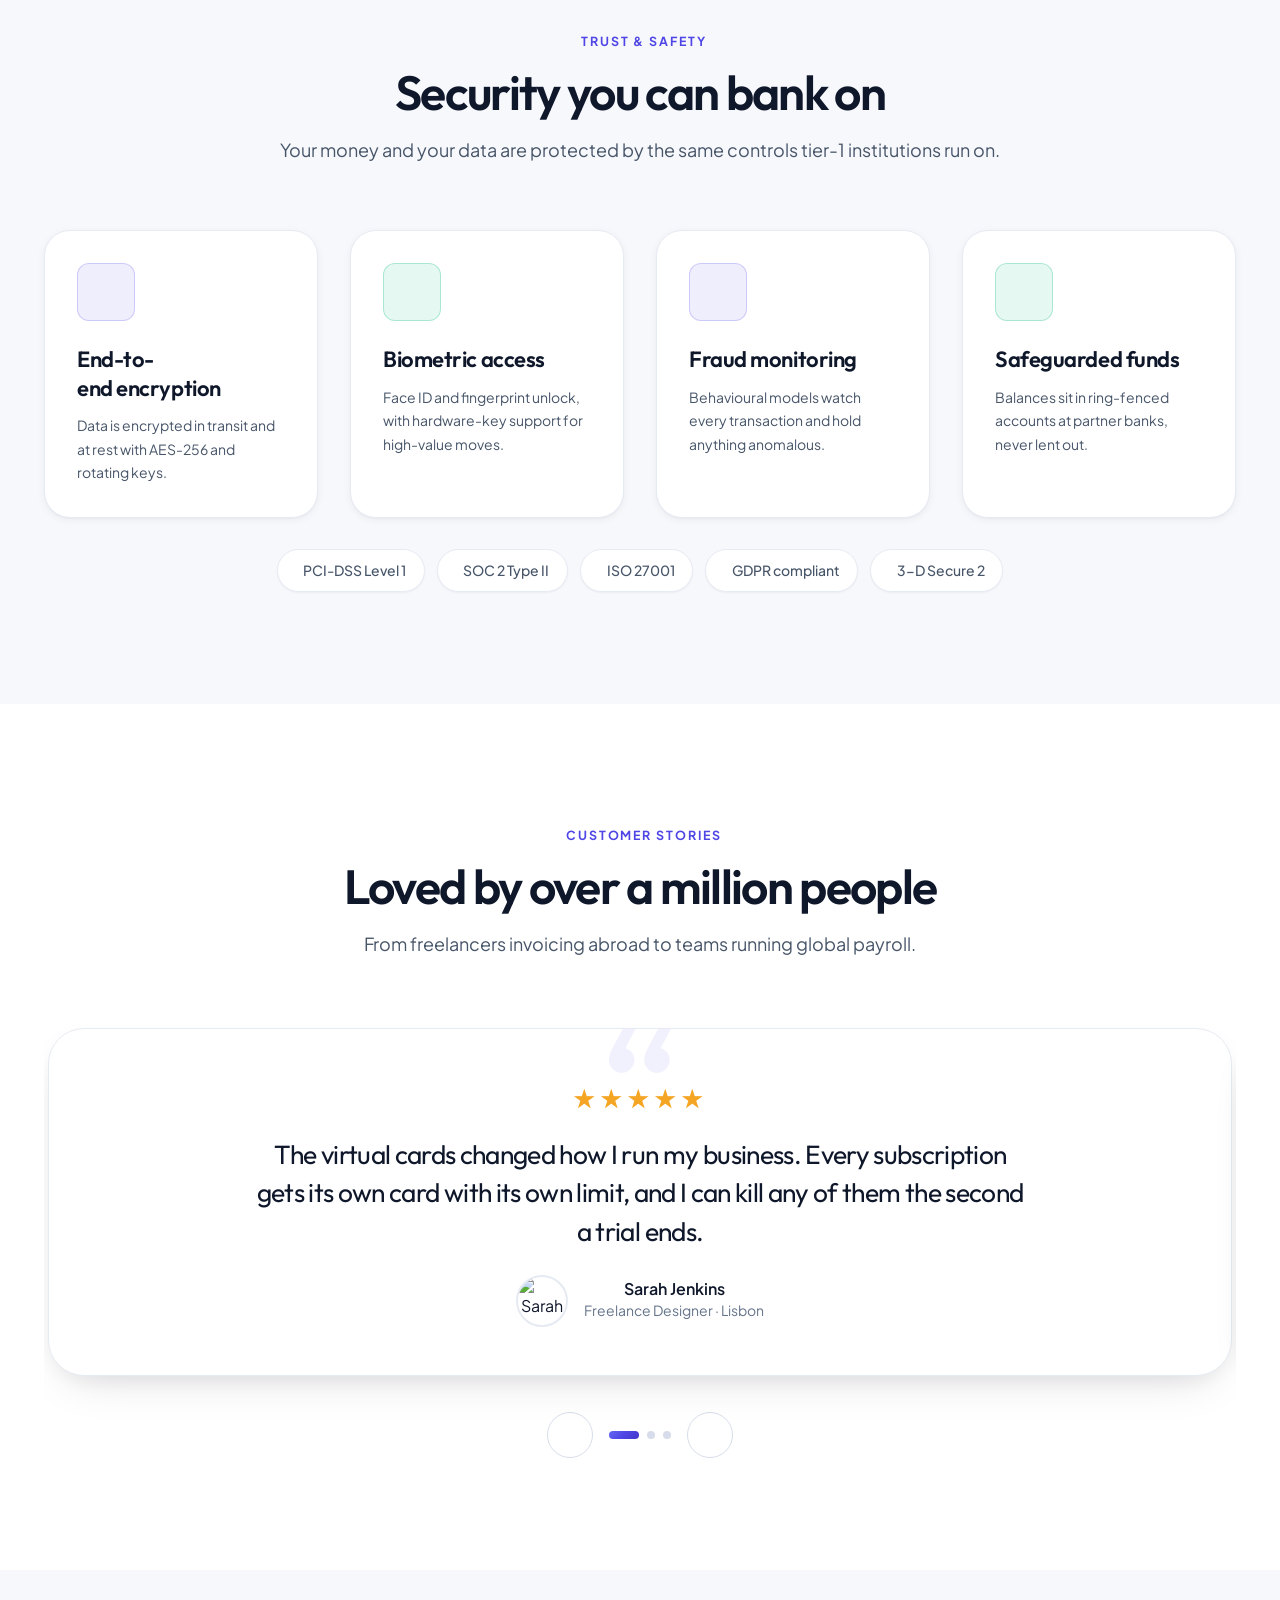
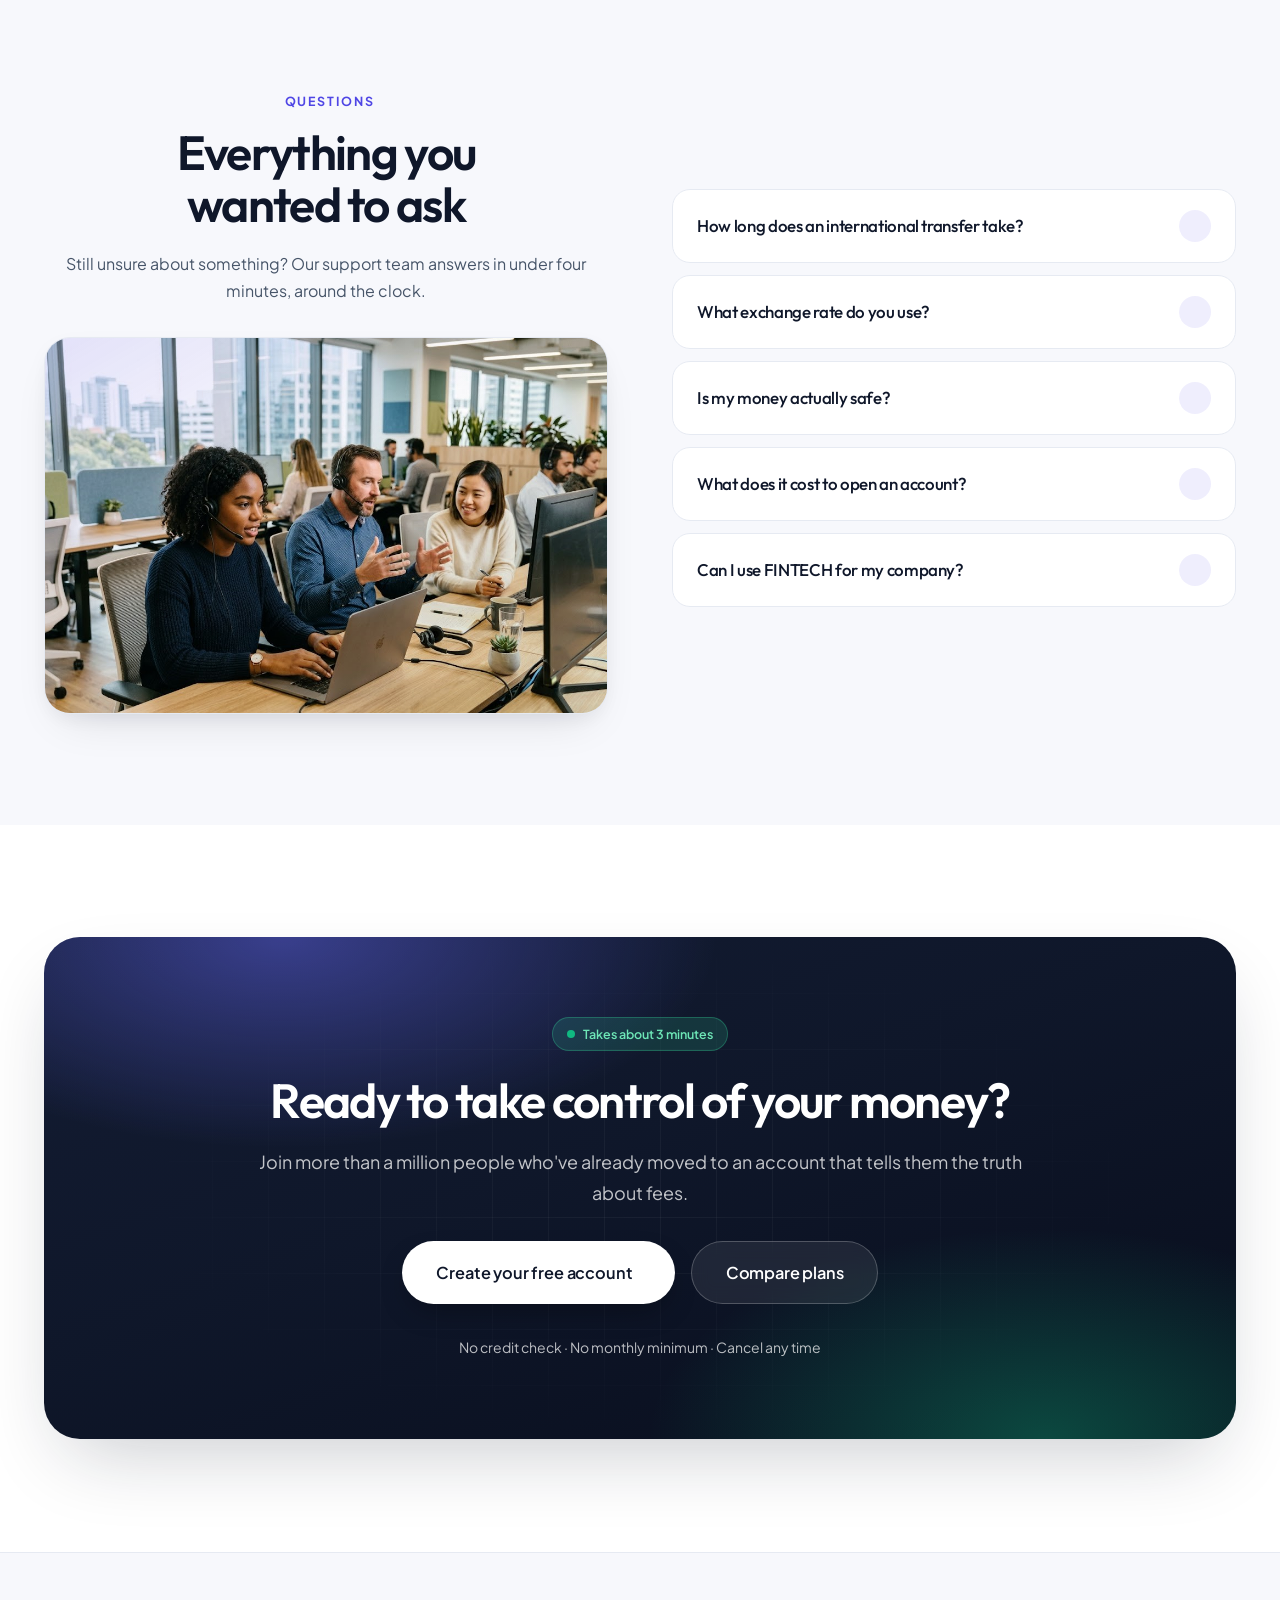
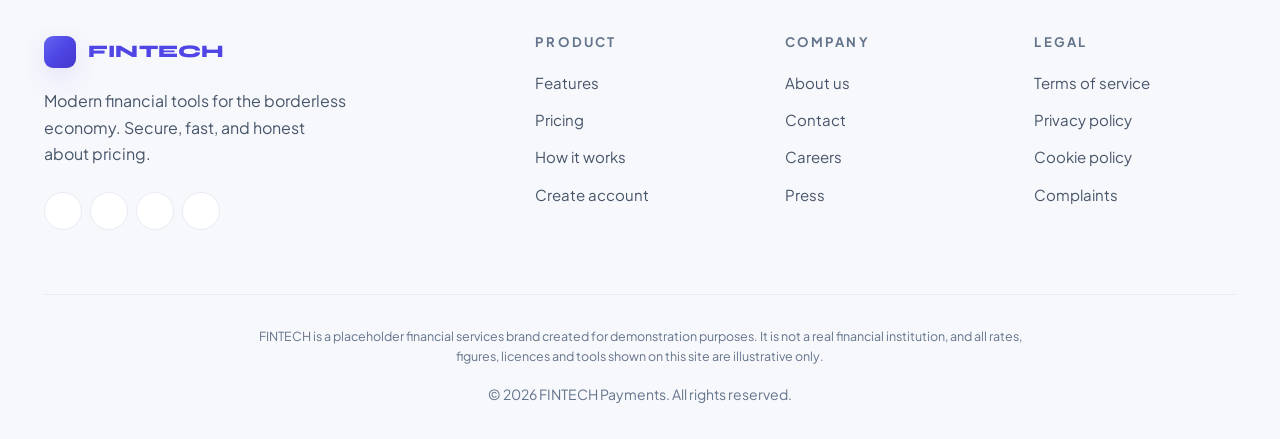
==== commit ed01703f: "1ST DOC" ====
--- a/index.html
+++ b/index.html
@@ -215,7 +215,7 @@
   </header>
 
   <!-- ===================== TRUSTED BY ===================== -->
-  <section class="section-sm" style="padding-top: 0;">
+  <section class="section-sm trusted-by">
     <div class="container">
       <p class="text-center"
         style="font-size: var(--body-xs); text-transform: uppercase; letter-spacing: var(--tracking-wide); color: var(--text-tertiary); font-weight: 700; margin-bottom: var(--spacing-8);">
--- a/assets/css/style.css
+++ b/assets/css/style.css
@@ -1202,6 +1202,10 @@
 .stat-plain .stat-num, .stat-num.stat-plain { background: var(--grad-text); -webkit-background-clip: text; background-clip: text; -webkit-text-fill-color: transparent; }
 .stat-plain .stat-label { color: var(--text-secondary); }
 
+/* Logo strip sits under the hero; it needs air above so it does not read as
+   part of the hero band. */
+.trusted-by { padding-top: var(--spacing-16); padding-bottom: var(--spacing-12); }
+
 /* --------------------------------------------------------------------------
    11. Logo marquee
    -------------------------------------------------------------------------- */
@@ -1532,6 +1536,7 @@
   flex: 1;
   padding: var(--spacing-5) var(--spacing-5) var(--spacing-6);
   border-top: 1px solid var(--border);
+  text-align: center;
 }
 .team-overlay h4 { color: var(--text-primary); margin-bottom: 2px; }
 .team-role { font-size: var(--body-small); color: var(--accent); font-weight: 600; }
@@ -1541,7 +1546,8 @@
   line-height: 1.55;
   margin-top: var(--spacing-3);
 }
-.team-socials { display: flex; gap: var(--spacing-2); margin-top: auto; padding-top: var(--spacing-5); }
+/* Flex row, so it needs its own centring even though the card centres text. */
+.team-socials { display: flex; justify-content: center; gap: var(--spacing-2); margin-top: auto; padding-top: var(--spacing-5); }
 .team-socials a {
   width: 34px; height: 34px;
   border-radius: 50%;
@@ -1954,19 +1960,24 @@
    21. Pricing
    -------------------------------------------------------------------------- */
 /* overflow must stay visible so the "Most popular" badge can sit above the card edge */
-.pricing-card { position: relative; padding: var(--spacing-10); overflow: visible; }
+.pricing-card { position: relative; --card-pad: var(--spacing-10); padding: var(--card-pad); overflow: visible; }
 /* ...which means the hover hairline has to round its own top corners */
 .pricing-card::before { border-radius: var(--radius-lg) var(--radius-lg) 0 0; }
+/* Two things keep this column's rows level with the plain card beside it:
+   - its gradient border is 1px thicker, so the padding gives that pixel back;
+     without it the price, the CTA and every feature row sit a pixel low.
+   - no transform lift. .reveal.in resets transform, so a lift declared here
+     only ever applied *before* the card revealed, which left the two columns
+     32px out of step for the length of the fade-in. */
 .pricing-card.featured {
   border-color: transparent;
   background:
     linear-gradient(var(--bg-card), var(--bg-card)) padding-box,
     var(--grad-primary) border-box;
   border: 2px solid transparent;
+  padding: calc(var(--card-pad) - 1px);
   box-shadow: var(--shadow-md);
-  transform: translateY(-6px);
-}
-.pricing-card.featured:hover { transform: translateY(-12px); }
+}
 .pricing-card.featured::before { display: none; }
 .pricing-badge {
   position: absolute;
@@ -2185,7 +2196,7 @@
   .stat-band { padding: var(--spacing-10) var(--spacing-6); }
   .quote-card { padding: var(--spacing-8); }
   .contact-form-container { padding: var(--spacing-6); }
-  .pricing-card { padding: var(--spacing-6); }
+  .pricing-card { --card-pad: var(--spacing-6); }
   .auth-card { padding: var(--spacing-8) var(--spacing-6); }
   /* Paired cards stay side by side rather than collapsing. */
   .pair-grid { grid-template-columns: repeat(2, minmax(0, 1fr)); gap: var(--spacing-4); }
